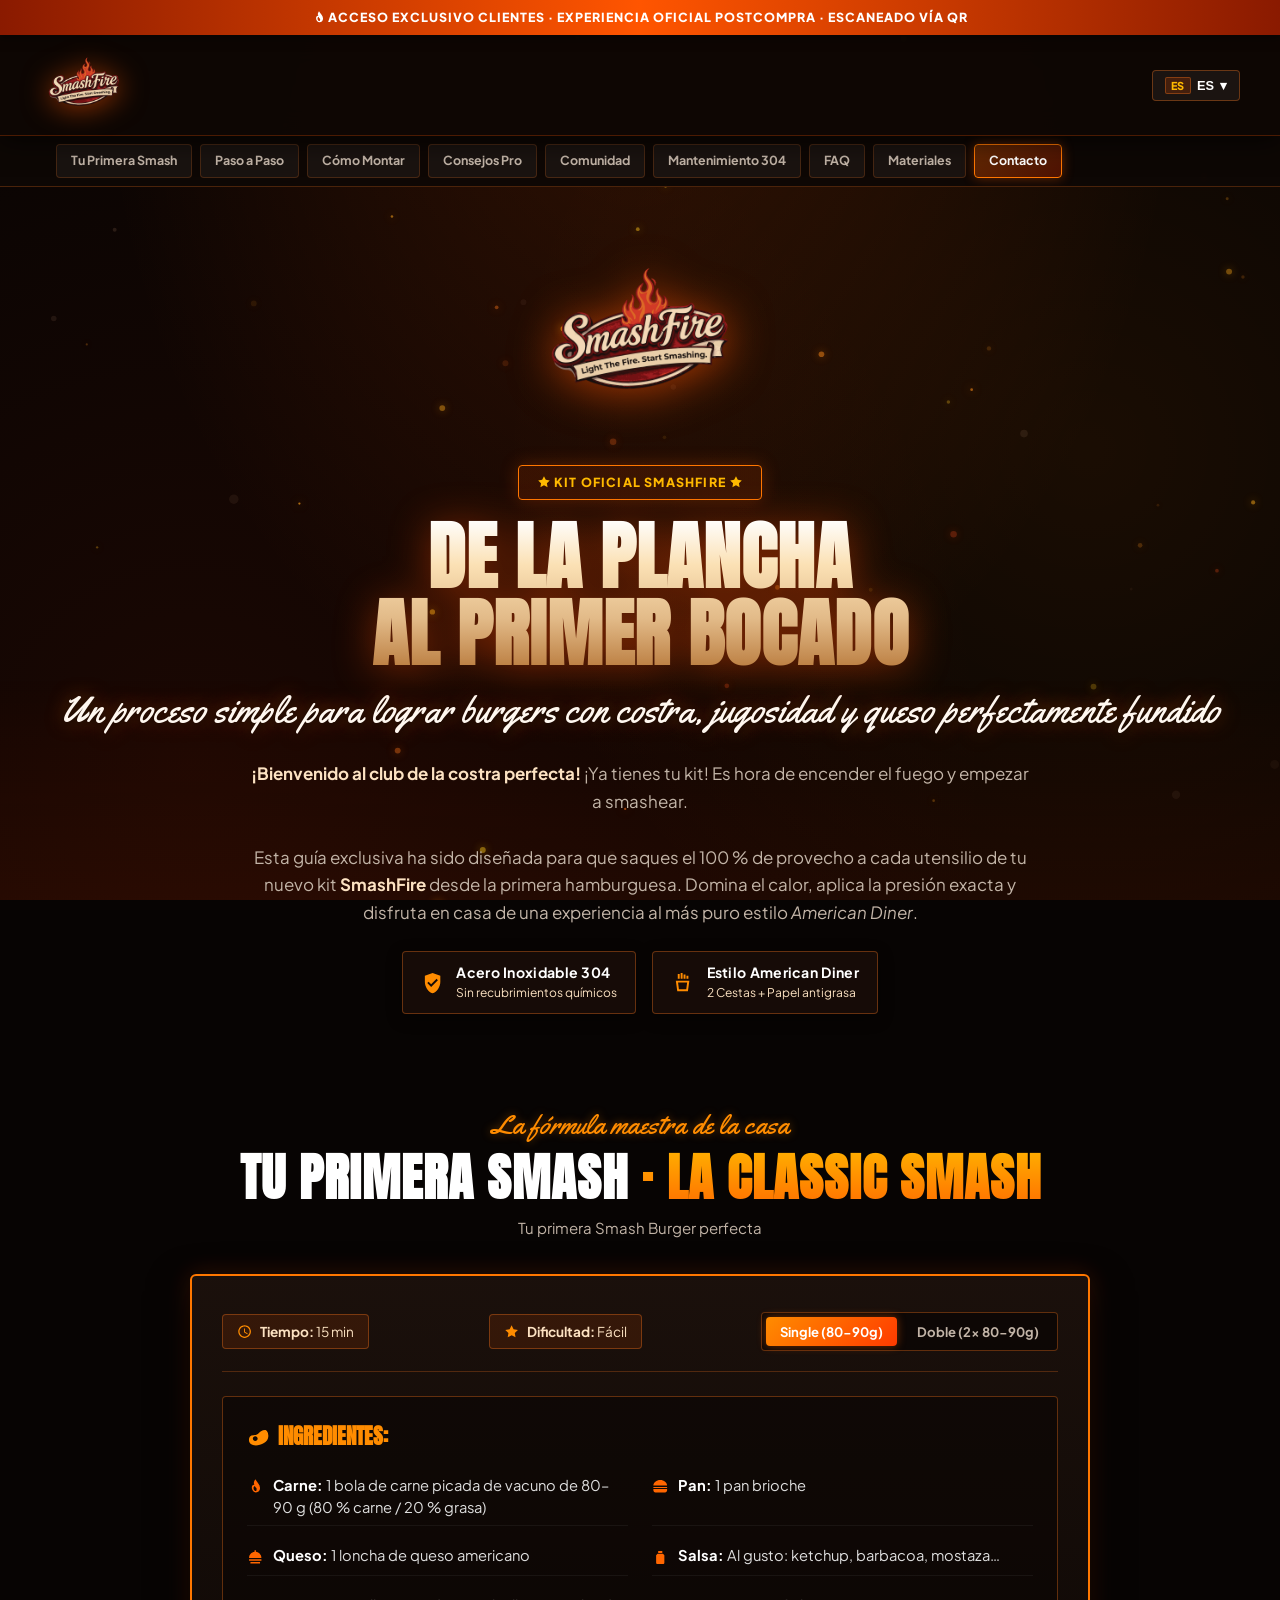
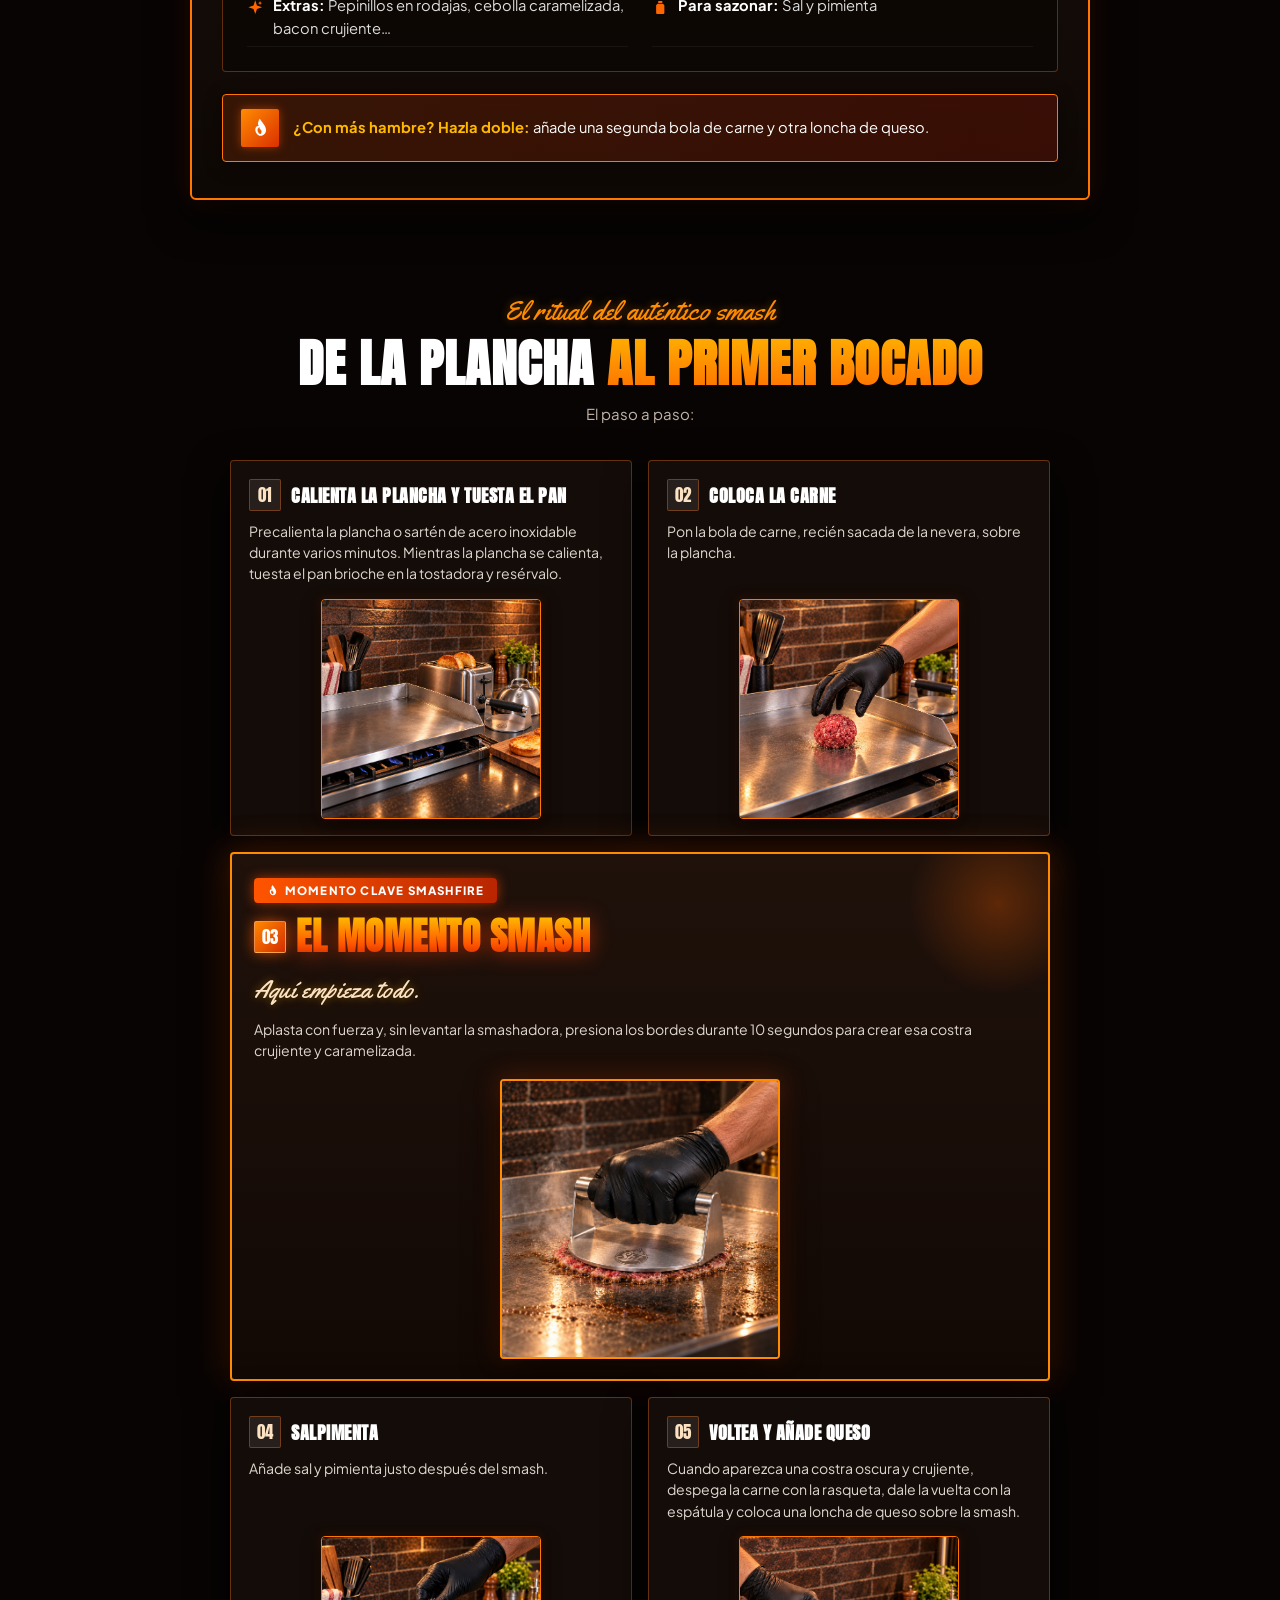
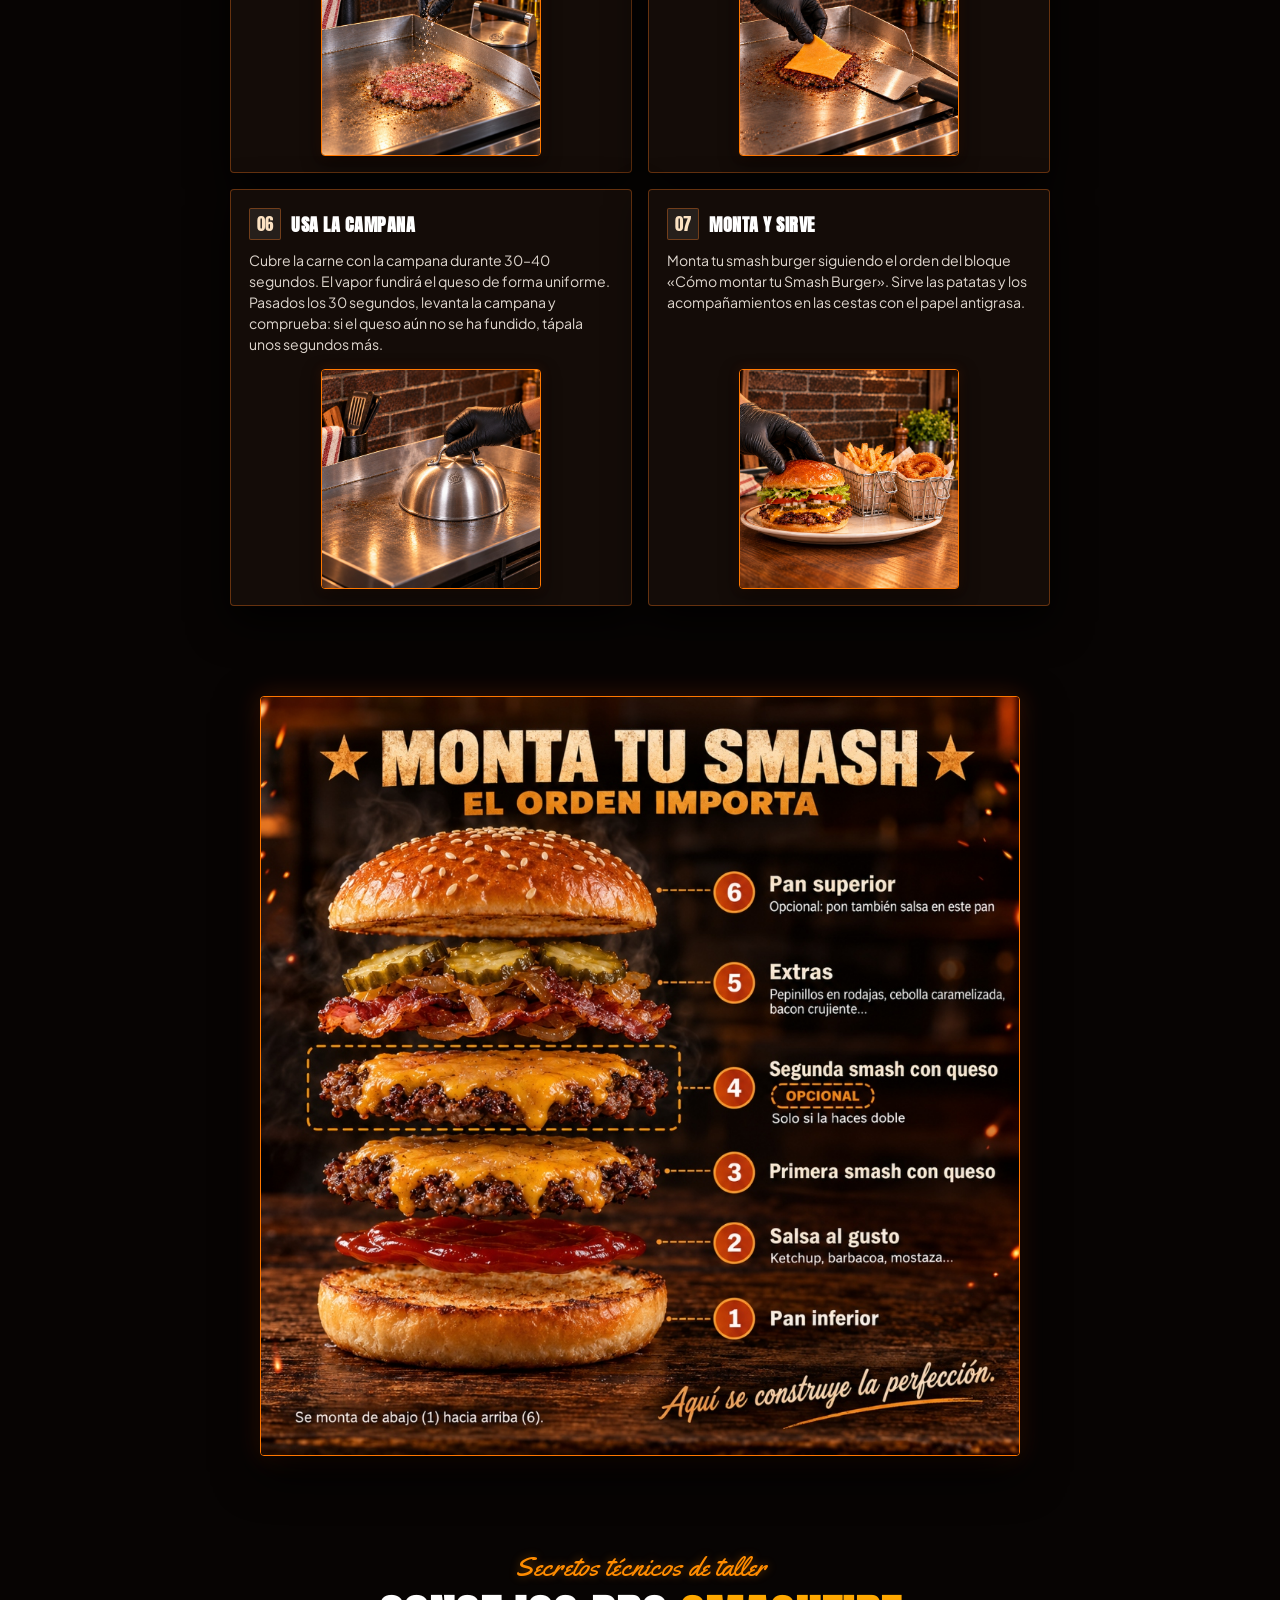
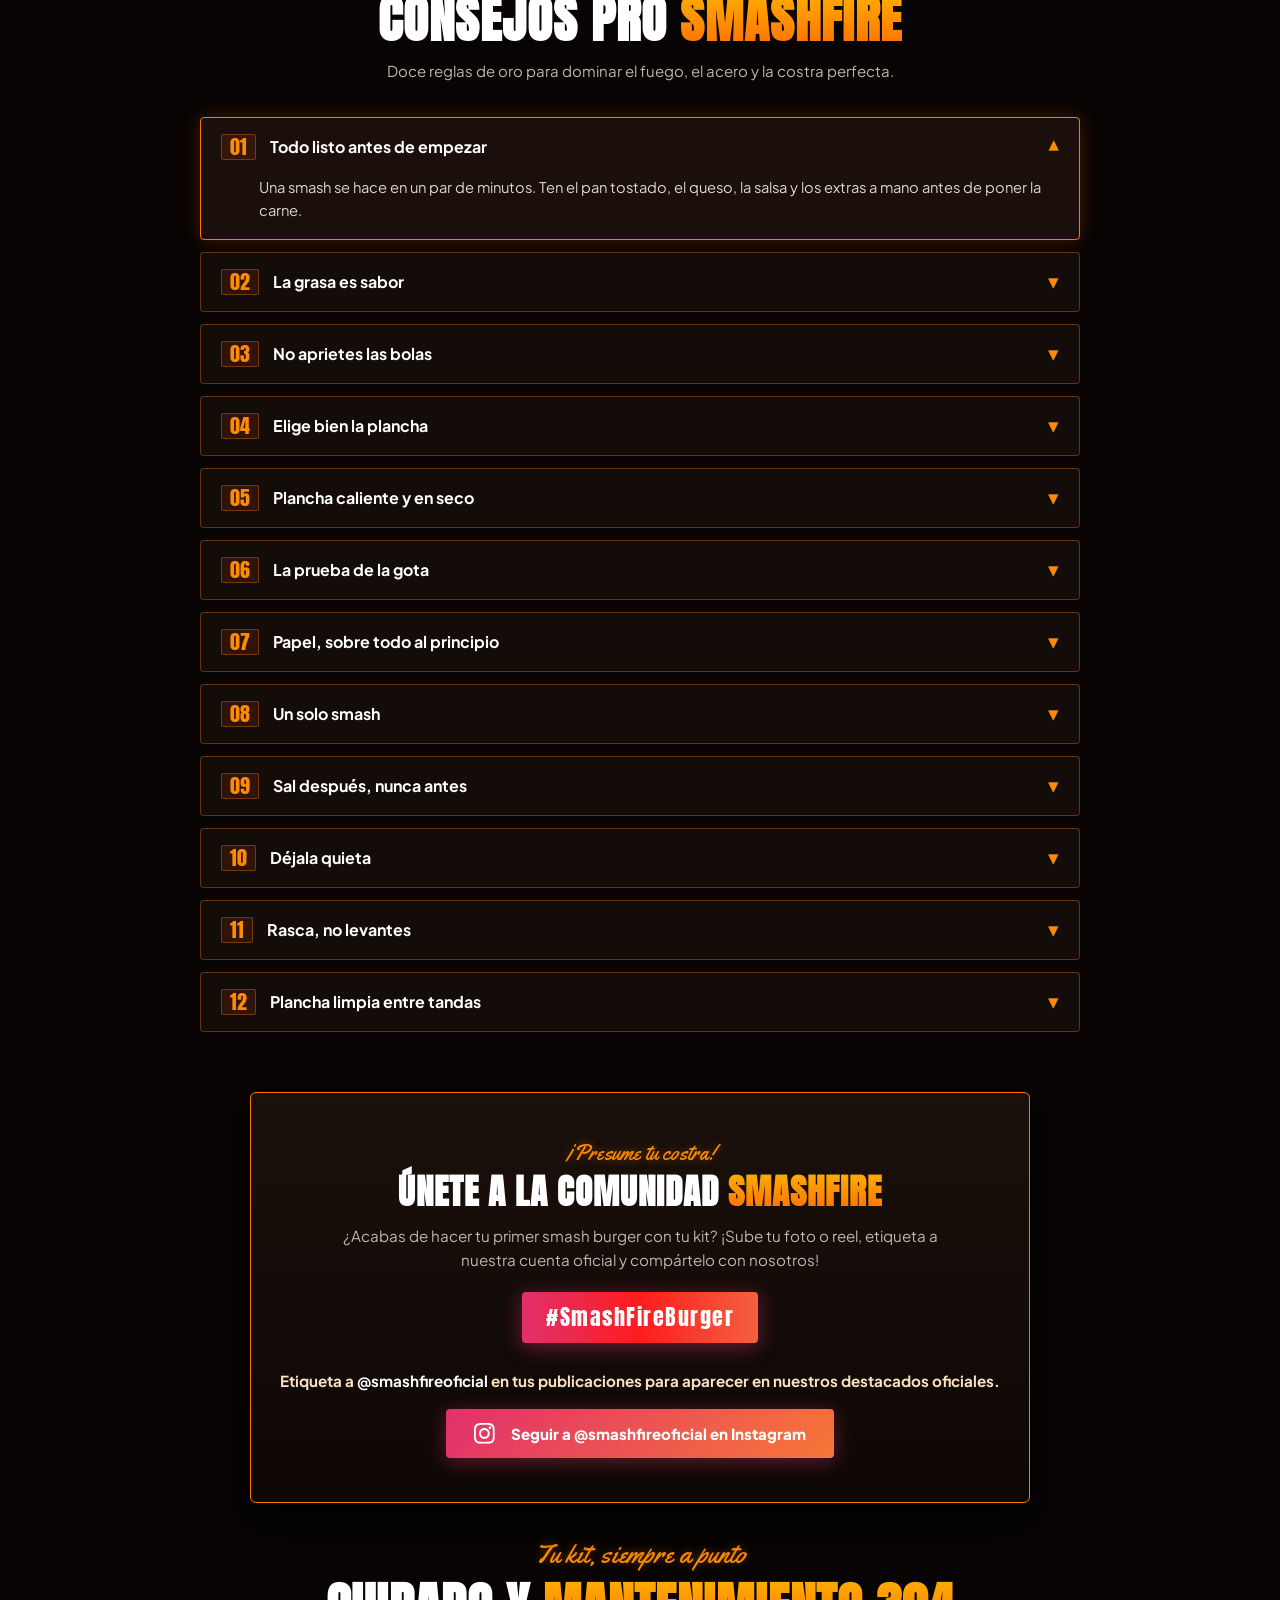
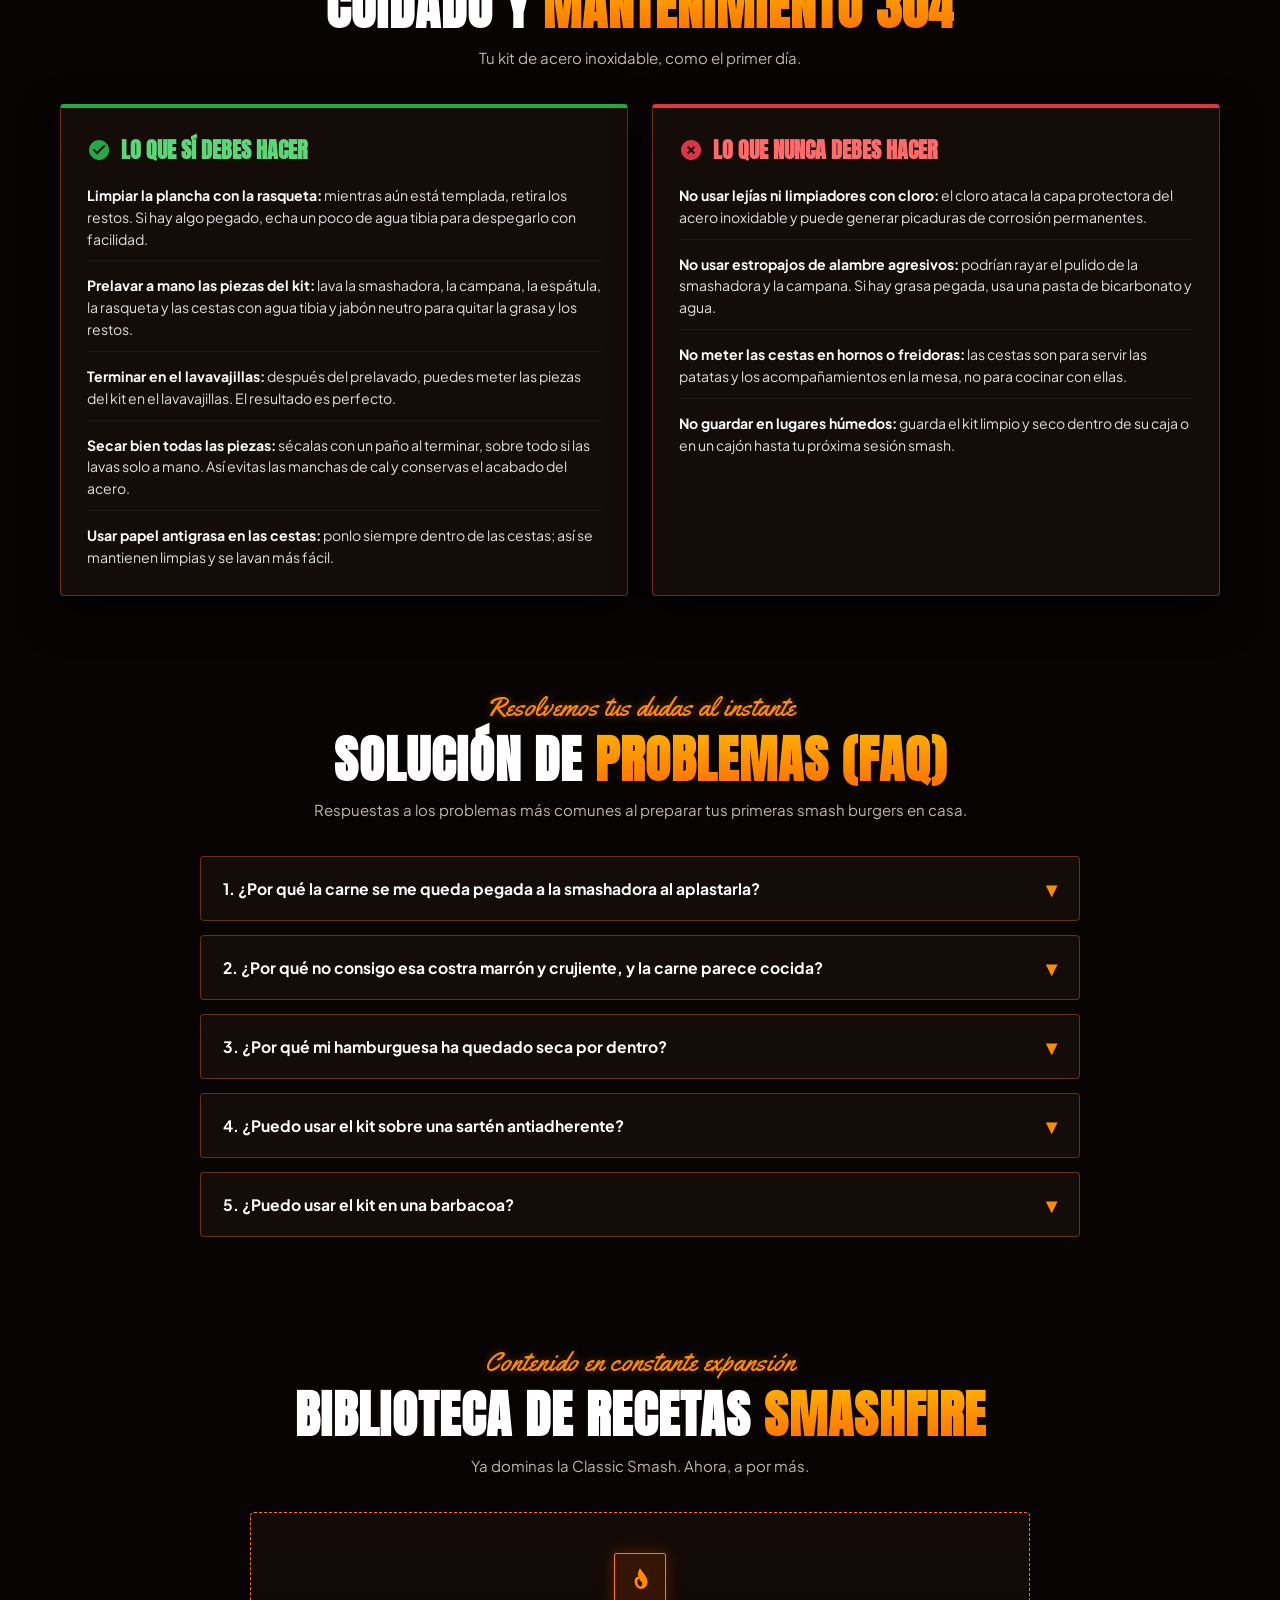
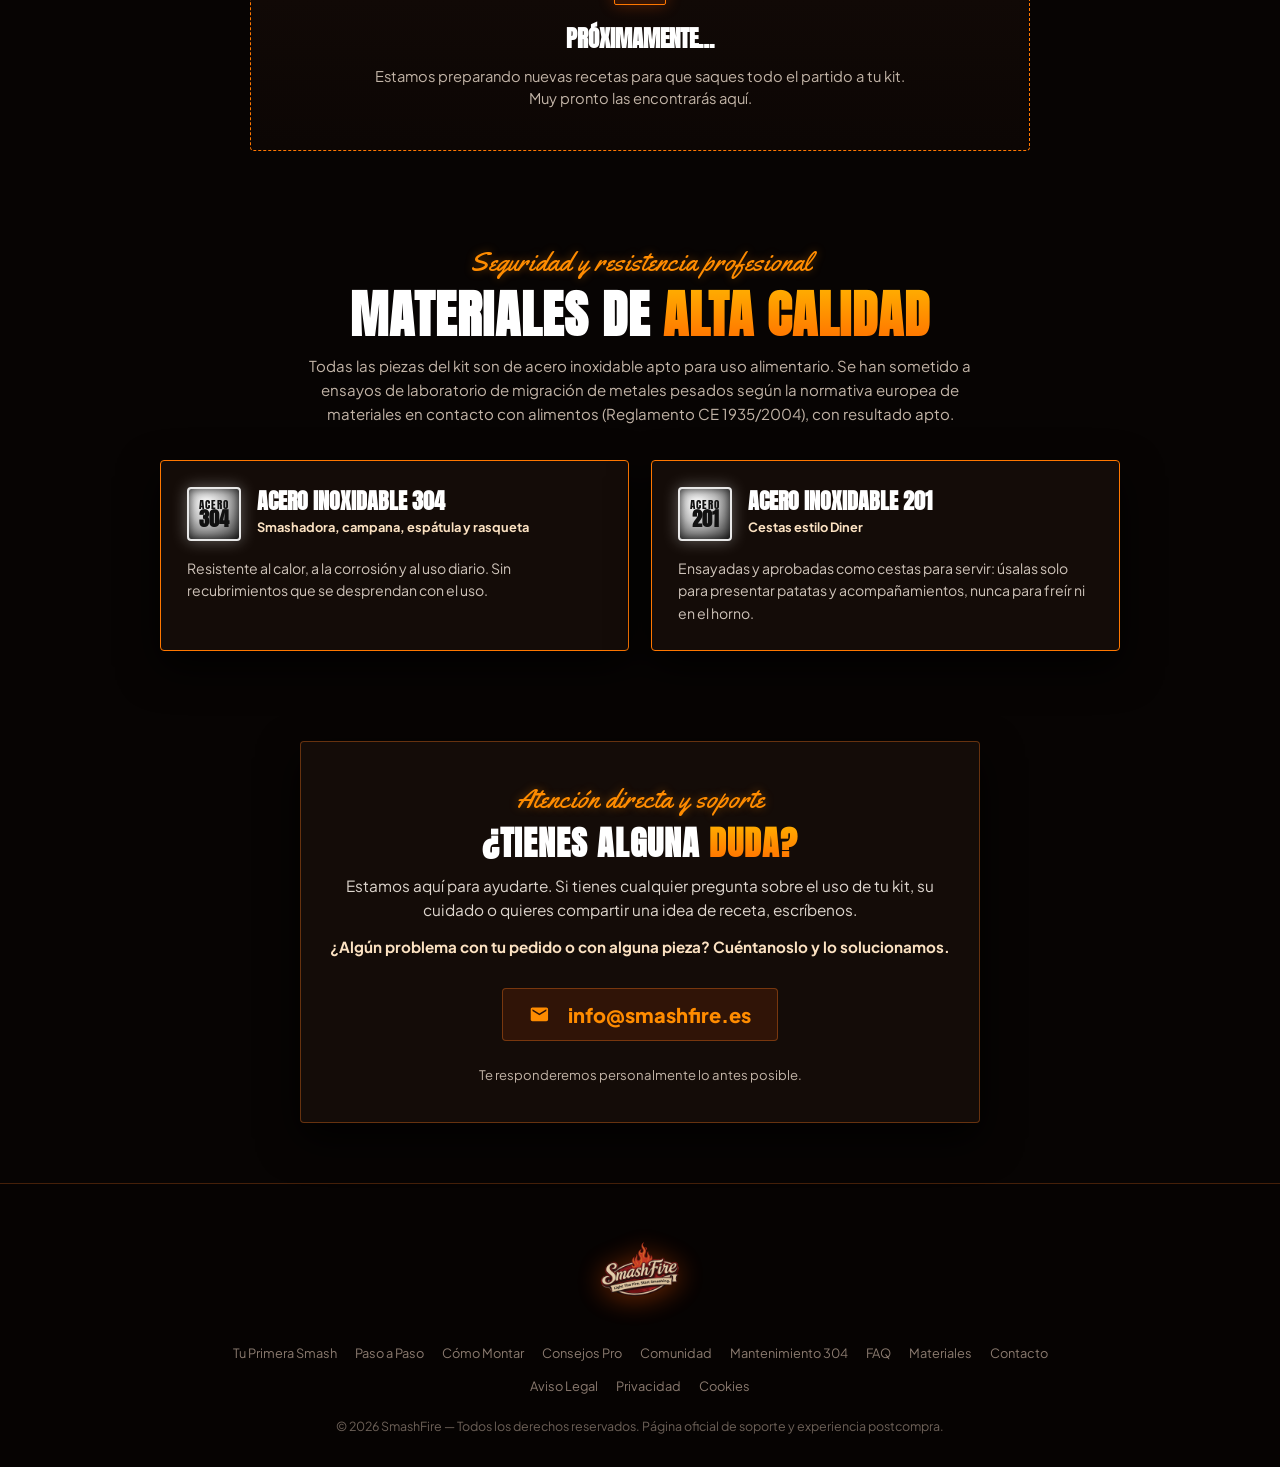
==== qr/index.html @ 01bb01ef "Add files via upload" ====
<!DOCTYPE html>
<html lang="es">
<head>
  <meta charset="UTF-8" />
  <meta name="viewport" content="width=device-width, initial-scale=1.0" />
  <!-- Requisito estricto del brief: noindex para no competir con el sitio principal ni con Amazon -->
  <meta name="robots" content="noindex, nofollow" />
  <link rel="canonical" href="https://smashfire.es/qr/" />
  <title>SmashFire — Guía Oficial y Experiencia Postcompra</title>

  <!-- Tipografías de Google Fonts: Anton (Impacto rústico), Bebas Neue, Yellowtail (Diner cursive), Plus Jakarta Sans -->
  <link rel="preconnect" href="https://fonts.googleapis.com">
  <link rel="preconnect" href="https://fonts.gstatic.com" crossorigin>
  <link href="https://fonts.googleapis.com/css2?family=Anton&family=Bebas+Neue&family=Plus+Jakarta+Sans:wght@300;400;500;600;700;800&family=Yellowtail&display=swap" rel="stylesheet">

  <link rel="icon" type="image/png" href="../images/logo.png">
  <link rel="stylesheet" href="../styles.css">
</head>
<body>

  <!-- ====================================================================
       SISTEMA DE ICONOS VECTORIALES DE MARCA (SMASHFIRE SVG SPRITE)
       ==================================================================== -->
  <svg xmlns="http://www.w3.org/2000/svg" style="display: none;">
    <defs>
      <!-- Fuego / Brasas -->
      <symbol id="sf-flame" viewBox="0 0 24 24">
        <path d="M12 2C10.5 4.5 10 6 10 7.5C10 8.5 10.5 9.5 11 10C8.5 9.5 7 11.5 7 14C7 17.5 9.5 21 13 21C16.5 21 19 18 19 14.5C19 10 14.5 6 12 2ZM13 19C11 19 9.5 17 9.5 14.5C9.5 13 10.5 11.8 11.8 11.5C11.5 12.5 12 13.5 12.8 14C13.5 14.5 14 15.2 14 16C14 17.5 13.5 19 13 19Z"/>
      </symbol>

      <!-- Escudo / Certificado Oficial 304 -->
      <symbol id="sf-shield" viewBox="0 0 24 24">
        <path d="M12 2L4 5V11C4 16.5 7.5 21.5 12 23C16.5 21.5 20 16.5 20 11V5L12 2ZM10.5 16.5L6.5 12.5L7.9 11.1L10.5 13.7L16.1 8.1L17.5 9.5L10.5 16.5Z"/>
      </symbol>

      <!-- Estrella / Premium -->
      <symbol id="sf-star" viewBox="0 0 24 24">
        <path d="M12 2L15.09 8.26L22 9.27L17 14.14L18.18 21.02L12 17.77L5.82 21.02L7 14.14L2 9.27L8.91 8.26L12 2Z"/>
      </symbol>

      <!-- Cesta Diner / Patatas Fritas -->
      <symbol id="sf-fries" viewBox="0 0 24 24">
        <path d="M5 10L6.5 21H17.5L19 10H5ZM7 8H9V3H7V8ZM10 8H12V2H10V8ZM13 8H15V3.5H13V8ZM16 8H18V5H16V8ZM8.2 19L7.3 12H16.7L15.8 19H8.2Z"/>
      </symbol>

      <!-- Queso Fundido / Campana Cloche -->
      <symbol id="sf-cheese" viewBox="0 0 24 24">
        <path d="M11 2V4.1C6.6 4.6 3 8.4 3 13H21C21 8.4 17.4 4.6 13 4.1V2H11ZM3 15H21V17H3V15ZM5 19H19V21H5V19Z"/>
      </symbol>

      <!-- Micro-vapor / Humo -->
      <symbol id="sf-steam" viewBox="0 0 24 24">
        <path d="M8 21C7.4 21 7 20.6 7 20C7 18.5 8 17.5 9 16.5C10 15.5 11 14.5 11 13C11 11.5 10 10.5 9 9.5C8 8.5 7 7.5 7 6C7 5.4 7.4 5 8 5C8.6 5 9 5.4 9 6C9 7.5 10 8.5 11 9.5C12 10.5 13 11.5 13 13C13 14.5 12 15.5 11 16.5C10 17.5 9 18.5 9 20C9 20.6 8.6 21 8 21ZM16 21C15.4 21 15 20.6 15 20C15 18.5 16 17.5 17 16.5C18 15.5 19 14.5 19 13C19 11.5 18 10.5 17 9.5C16 8.5 15 7.5 15 6C15 5.4 15.4 5 16 5C16.6 5 17 5.4 17 6C17 7.5 18 8.5 19 9.5C20 10.5 21 11.5 21 13C21 14.5 20 15.5 19 16.5C18 17.5 17 18.5 17 20C17 20.6 16.6 21 16 21ZM12 21C11.4 21 11 20.6 11 20C11 19 11.7 18.2 12.3 17.4C13.2 16.4 14 15.2 14 13.5C14 11.8 13.2 10.6 12.3 9.6C11.7 8.8 11 8 11 7C11 6.4 11.4 6 12 6C12.6 6 13 6.4 13 7C13 8 13.7 8.8 14.3 9.6C15.2 10.6 16 11.8 16 13.5C16 15.2 15.2 16.4 14.3 17.4C13.7 18.2 13 19 13 20C13 20.6 12.6 21 12 21Z"/>
      </symbol>

      <!-- Ángulo / Espátula biselada 45° -->
      <symbol id="sf-ruler" viewBox="0 0 24 24">
        <path d="M20 3L17 6L14 3L11 6L3 14V17H6L14 9L17 12L20 9L17 6L20 3ZM5 15.5L11.5 9L13 10.5L6.5 17H5V15.5Z"/>
      </symbol>

      <!-- Reloj / Tiempo -->
      <symbol id="sf-clock" viewBox="0 0 24 24">
        <path d="M12 2C6.5 2 2 6.5 2 12C2 17.5 6.5 22 12 22C17.5 22 22 17.5 22 12C22 6.5 17.5 2 12 2ZM12 20C7.6 20 4 16.4 4 12C4 7.6 7.6 4 12 4C16.4 4 20 7.6 20 12C20 16.4 16.4 20 12 20ZM12.5 7H11V13L16.2 16.1L17 14.8L12.5 12.2V7Z"/>
      </symbol>

      <!-- Blend de Carne / Burger patty -->
      <symbol id="sf-meat" viewBox="0 0 24 24">
        <path d="M18.5 4C15.5 4 14 5.5 12.5 7C11 8.5 9.5 9.5 6.5 9.5C3.5 9.5 2 11.5 2 14.5C2 18 5 20 9 20C14.5 20 22 16.5 22 10.5C22 6.5 20.5 4 18.5 4ZM8.5 15.5C7.1 15.5 6 14.4 6 13C6 11.6 7.1 10.5 8.5 10.5C9.9 10.5 11 11.6 11 13C11 14.4 9.9 15.5 8.5 15.5Z"/>
      </symbol>

      <!-- Pan Brioche -->
      <symbol id="sf-bun" viewBox="0 0 24 24">
        <path d="M12 3C6.5 3 2 7 2 11H22C22 7 17.5 3 12 3ZM2 18C2 19.7 3.3 21 5 21H19C20.7 21 22 19.7 22 18V16H2V18ZM2 13H22V14.5H2V13ZM7 7C7.6 7 8 6.6 8 6C8 5.4 7.6 5 7 5C6.4 5 6 5.4 6 6C6 6.6 6.4 7 7 7ZM12 6.5C12.6 6.5 13 6.1 13 5.5C13 4.9 12.6 4.5 12 4.5C11.4 4.5 11 4.9 11 5.5C11 6.1 11.4 6.5 12 6.5ZM17 7C17.6 7 18 6.6 18 6C18 5.4 17.6 5 17 5C16.4 5 16 5.4 16 6C16 6.6 16.4 7 17 7Z"/>
      </symbol>

      <!-- Sal / Sazón / Toppings -->
      <symbol id="sf-salt" viewBox="0 0 24 24">
        <path d="M9 3H15V6H9V3ZM6 9L8 7H16L18 9V20C18 21.1 17.1 22 16 22H8C6.9 22 6 21.1 6 20V9ZM10 12H14V14H10V12ZM10 16H14V18H10V16Z"/>
      </symbol>

      <!-- Plancha / Sartén (Cocina) -->
      <symbol id="sf-grill" viewBox="0 0 24 24">
        <path d="M19 12C19 8.1 15.9 5 12 5C8.1 5 5 8.1 5 12C5 15.9 8.1 19 12 19C14.3 19 16.4 17.9 17.6 16.2L21.4 20L22.8 18.6L18.9 14.7C19 13.8 19 12.9 19 12ZM12 17C9.2 17 7 14.8 7 12C7 9.2 9.2 7 12 7C14.8 7 17 9.2 17 12C17 14.8 14.8 17 12 17ZM10 9H14V10.5H10V9ZM9 12H15V13.5H9V12ZM10 15H14V16.5H10V15Z"/>
      </symbol>

      <!-- Prensa Smash (Smashea) -->
      <symbol id="sf-press" viewBox="0 0 24 24">
        <path d="M7 8V4C7 2.9 7.9 2 9 2H15C16.1 2 17 2.9 17 4V8H21C21.6 8 22 8.4 22 9V11C22 11.6 21.6 12 21 12H3C2.4 12 2 11.6 2 11V9C2 8.4 2.4 8 3 8H7ZM9 4V8H15V4H9ZM2 14H22V17C22 19.8 17.5 22 12 22C6.5 22 2 19.8 2 17V14Z"/>
      </symbol>

      <!-- Hamburguesa Smash (Comparte) -->
      <symbol id="sf-burger" viewBox="0 0 24 24">
        <path d="M12 2C6.5 2 2 6 2 9H22C22 6 17.5 2 12 2ZM2 11H22V13H2V11ZM3 15C3 14.4 3.4 14 4 14H20C20.6 14 21 14.4 21 15V16C21 16.6 20.6 17 20 17H4C3.4 17 3 16.6 3 16V15ZM2 19C2 20.7 3.3 22 5 22H19C20.7 22 22 20.7 22 19V18H2V19Z"/>
      </symbol>

      <!-- Destello / Crujiente (Disfruta) -->
      <symbol id="sf-sparkle" viewBox="0 0 24 24">
        <path d="M12 2L14.5 9.5L22 12L14.5 14.5L12 22L9.5 14.5L2 12L9.5 9.5L12 2ZM19 3L19.8 5.2L22 6L19.8 6.8L19 9L18.2 6.8L16 6L18.2 5.2L19 3Z"/>
      </symbol>

      <!-- Instagram Oficial -->
      <symbol id="sf-instagram" viewBox="0 0 24 24">
        <path d="M12 2.163c3.204 0 3.584.012 4.85.07 3.252.148 4.771 1.691 4.919 4.919.058 1.265.069 1.645.069 4.849 0 3.205-.012 3.584-.069 4.849-.149 3.225-1.664 4.771-4.919 4.919-1.266.058-1.644.07-4.85.07-3.204 0-3.584-.012-4.849-.07-3.26-.149-4.771-1.699-4.919-4.92-.058-1.265-.07-1.644-.07-4.849 0-3.204.013-3.583.07-4.849.149-3.227 1.664-4.771 4.919-4.919 1.266-.057 1.645-.069 4.849-.069zm0-2.163c-3.259 0-3.667.014-4.947.072-4.358.2-6.78 2.618-6.98 6.98-.059 1.281-.073 1.689-.073 4.948 0 3.259.014 3.668.072 4.948.2 4.358 2.618 6.78 6.98 6.98 1.281.058 1.689.072 4.948.072 3.259 0 3.668-.014 4.948-.072 4.354-.2 6.782-2.618 6.979-6.98.059-1.28.073-1.689.073-4.948 0-3.259-.014-3.667-.072-4.947-.196-4.354-2.617-6.78-6.979-6.98-1.281-.059-1.69-.073-4.949-.073zm0 5.838c-3.403 0-6.162 2.759-6.162 6.162s2.759 6.163 6.162 6.163 6.162-2.759 6.162-6.163c0-3.403-2.759-6.162-6.162-6.162zm0 10.162c-2.209 0-4-1.79-4-4 0-2.209 1.791-4 4-4s4 1.791 4 4c0 2.21-1.791 4-4 4zm6.406-11.845c-.796 0-1.441.645-1.441 1.44s.645 1.44 1.441 1.44c.795 0 1.439-.645 1.439-1.44s-.644-1.44-1.439-1.44z"/>
      </symbol>

      <!-- Checkmark / Visto bueno -->
      <symbol id="sf-check" viewBox="0 0 24 24">
        <path d="M12 2C6.5 2 2 6.5 2 12C2 17.5 6.5 22 12 22C17.5 22 22 17.5 22 12C22 6.5 17.5 2 12 2ZM10 16.4L5.6 12L7 10.6L10 13.6L17 6.6L18.4 8L10 16.4Z"/>
      </symbol>

      <!-- Cruz / Prohibido -->
      <symbol id="sf-cross" viewBox="0 0 24 24">
        <path d="M12 2C6.5 2 2 6.5 2 12C2 17.5 6.5 22 12 22C17.5 22 22 17.5 22 12C22 6.5 17.5 2 12 2ZM16 14.6L14.6 16L12 13.4L9.4 16L8 14.6L10.6 12L8 9.4L9.4 8L12 10.6L14.6 8L16 9.4L13.4 12L16 14.6Z"/>
      </symbol>

      <!-- Correo Electrónico -->
      <symbol id="sf-mail" viewBox="0 0 24 24">
        <path d="M20 4H4C2.9 4 2 4.9 2 6V18C2 19.1 2.9 20 4 20H20C21.1 20 22 19.1 22 18V6C22 4.9 21.1 4 20 4ZM20 8L12 13L4 8V6L12 11L20 6V8Z"/>
      </symbol>

      <!-- Candado de Seguridad -->
      <symbol id="sf-lock" viewBox="0 0 24 24">
        <path d="M18 8H17V6C17 3.2 14.8 1 12 1C9.2 1 7 3.2 7 6V8H6C4.9 8 4 8.9 4 10V20C4 21.1 4.9 22 6 22H18C19.1 22 20 21.1 20 20V10C20 8.9 19.1 8 18 8ZM9 6C9 4.3 10.3 3 12 3C13.7 3 15 4.3 15 6V8H9V6ZM12 17C10.9 17 10 16.1 10 15C10 13.9 10.9 13 12 13C13.1 13 14 13.9 14 15C14 16.1 13.1 17 12 17Z"/>
      </symbol>
    </defs>
  </svg>

  <!-- Fondo animado de Brasas, Cenizas y Chispas en Canvas -->
  <canvas id="embers-canvas"></canvas>
  <div class="heat-haze-ambient"></div>

  <!-- Barra Superior de Notificación Exclusiva Postcompra -->
  <div class="top-notice-bar">
    <span><svg class="sf-icon"><use href="#sf-flame"></use></svg> ACCESO EXCLUSIVO CLIENTES · EXPERIENCIA OFICIAL POSTCOMPRA · ESCANEADO VÍA QR</span>
  </div>

  <!-- Header Sticky con Logo Oficial y Selector de Idioma -->
  <header>
    <div class="container nav-wrapper">
      <a href="#" class="brand-logo" title="SmashFire - Light The Fire. Start Smashing.">
        <img src="../images/logo.png" alt="SmashFire - Light The Fire. Start Smashing." class="header-logo-img">
      </a>

      <div class="header-controls">
        <!-- Selector de Idioma (ES / PT / EN) -->
        <div class="lang-dropdown">
          <button class="lang-btn" id="lang-btn" onclick="toggleLangMenu()">
            <span class="lang-code-pill" id="current-lang-flag">ES</span>
            <span id="current-lang-text">ES</span>
            <span>▾</span>
          </button>
          <ul class="lang-menu" id="lang-menu">
            <li><button class="active" onclick="switchLanguage('es')"><span class="lang-code-pill">ES</span> Español</button></li>
            <li><button onclick="switchLanguage('pt')"><span class="lang-code-pill">PT</span> Português (Em breve)</button></li>
            <li><button onclick="switchLanguage('en')"><span class="lang-code-pill">EN</span> English (Coming soon)</button></li>
          </ul>
        </div>
      </div>
    </div>
  </header>

  <!-- Barra de Navegación Rápida Mobile-First Sticky (Chips de Cocina) -->
  <!-- Barra de Navegación Rápida Mobile-First Sticky (Chips de Cocina) -->
  <nav class="quick-nav-bar">
    <div class="quick-nav-list">
      <a href="#primera-smash" class="quick-nav-item active">Tu Primera Smash</a>
      <a href="#paso-a-paso" class="quick-nav-item">Paso a Paso</a>
      <a href="#montaje" class="quick-nav-item">Cómo Montar</a>
      <a href="#tips" class="quick-nav-item">Consejos Pro</a>
      <a href="#comunidad" class="quick-nav-item">Comunidad</a>
      <a href="#cuidados" class="quick-nav-item">Mantenimiento 304</a>
      <a href="#faq" class="quick-nav-item">FAQ</a>
      <a href="#materiales" class="quick-nav-item">Materiales</a>
      <a href="#contacto" class="quick-nav-item">Contacto</a>
    </div>
  </nav>

  <main class="container">

    <!-- ====================================================================
         HERO / BIENVENIDA POSTCOMPRA (MANTENIDO)
         ==================================================================== -->
    <section class="hero-section">
      <div class="hero-brand-emblem">
        <img src="../images/logo.png" alt="SmashFire Logo Oficial" class="hero-logo-img">
      </div>

      <div class="post-purchase-plaque">
        <span><svg class="sf-icon"><use href="#sf-star"></use></svg> KIT OFICIAL SMASHFIRE <svg class="sf-icon"><use href="#sf-star"></use></svg></span>
      </div>

      <h1 class="hero-title">DE LA PLANCHA<br>AL PRIMER BOCADO</h1>
      <p class="hero-subtitle">Un proceso simple para lograr burgers con costra, jugosidad y queso perfectamente fundido</p>

      <p class="hero-intro-text">
        <strong>¡Bienvenido al club de la costra perfecta!</strong> ¡Ya tienes tu kit! Es hora de encender el fuego y empezar a smashear.<br><br>
        Esta guía exclusiva ha sido diseñada para que saques el 100 % de provecho a cada utensilio de tu nuevo kit <strong>SmashFire</strong> desde la primera hamburguesa. Domina el calor, aplica la presión exacta y disfruta en casa de una experiencia al más puro estilo <em>American Diner</em>.
      </p>

      <!-- Pastillas de confianza técnica -->
      <div class="hero-trust-chips">
        <div class="hero-trust-chip">
          <span class="trust-chip-icon"><svg class="sf-icon"><use href="#sf-shield"></use></svg></span>
          <div class="trust-chip-body">
            <strong>Acero Inoxidable 304</strong>
            <span>Sin recubrimientos químicos</span>
          </div>
        </div>
        <div class="hero-trust-chip">
          <span class="trust-chip-icon"><svg class="sf-icon"><use href="#sf-fries"></use></svg></span>
          <div class="trust-chip-body">
            <strong>Estilo American Diner</strong>
            <span>2 Cestas + Papel antigrasa</span>
          </div>
        </div>
      </div>
    </section>

    <!-- ====================================================================
         BLOQUE 1: TU PRIMERA SMASH · LA CLASSIC SMASH
         ==================================================================== -->
    <section class="classic-smash-section" id="primera-smash">
      <div class="section-header">
        <span class="section-tag">La fórmula maestra de la casa</span>
        <h2 class="section-title">TU PRIMERA SMASH <span>· LA CLASSIC SMASH</span></h2>
        <p class="section-lead">Tu primera Smash Burger perfecta</p>
      </div>

      <div class="classic-smash-card">
        <div class="classic-meta-bar">
          <div class="classic-meta-chip">
            <svg class="sf-icon"><use href="#sf-clock"></use></svg>
            <span><strong>Tiempo:</strong> 15 min</span>
          </div>
          <div class="classic-meta-chip">
            <svg class="sf-icon"><use href="#sf-star"></use></svg>
            <span><strong>Dificultad:</strong> Fácil</span>
          </div>
          <div class="burger-mode-toggle">
            <button type="button" class="btn-mode active" onclick="setClassicBurgerMode('single', this)">Single (80-90g)</button>
            <button type="button" class="btn-mode" onclick="setClassicBurgerMode('double', this)">Doble (2x 80-90g)</button>
          </div>
        </div>

        <div class="classic-ingredients-box">
          <h3 class="classic-ingredients-title">
            <svg class="sf-icon"><use href="#sf-meat"></use></svg> Ingredientes:
          </h3>
          <ul class="classic-ingredients-list" id="classic-ingredients-list">
            <li>
              <span class="ing-bullet"><svg class="sf-icon"><use href="#sf-flame"></use></svg></span>
              <div><strong id="ing-meat-label">Carne:</strong> <span id="ing-meat-desc">1 bola de carne picada de vacuno de 80–90 g (80 % carne / 20 % grasa)</span></div>
            </li>
            <li>
              <span class="ing-bullet"><svg class="sf-icon"><use href="#sf-bun"></use></svg></span>
              <div><strong>Pan:</strong> 1 pan brioche</div>
            </li>
            <li>
              <span class="ing-bullet"><svg class="sf-icon"><use href="#sf-cheese"></use></svg></span>
              <div><strong id="ing-cheese-label">Queso:</strong> <span id="ing-cheese-desc">1 loncha de queso americano</span></div>
            </li>
            <li>
              <span class="ing-bullet"><svg class="sf-icon"><use href="#sf-salt"></use></svg></span>
              <div><strong>Salsa:</strong> Al gusto: ketchup, barbacoa, mostaza…</div>
            </li>
            <li>
              <span class="ing-bullet"><svg class="sf-icon"><use href="#sf-sparkle"></use></svg></span>
              <div><strong>Extras:</strong> Pepinillos en rodajas, cebolla caramelizada, bacon crujiente…</div>
            </li>
            <li>
              <span class="ing-bullet"><svg class="sf-icon"><use href="#sf-salt"></use></svg></span>
              <div><strong>Para sazonar:</strong> Sal y pimienta</div>
            </li>
          </ul>
        </div>

        <div class="classic-hunger-callout">
          <div class="hunger-icon-box">
            <svg class="sf-icon"><use href="#sf-flame"></use></svg>
          </div>
          <div class="hunger-text">
            <strong>¿Con más hambre? Hazla doble:</strong> añade una segunda bola de carne y otra loncha de queso.
          </div>
        </div>
      </div>
    </section>

    <!-- ====================================================================
         BLOQUE 2: DE LA PLANCHA AL PRIMER BOCADO (EL PASO A PASO EN 7 PASOS)
         ==================================================================== -->
    <section class="process-steps-section" id="paso-a-paso">
      <div class="section-header">
        <span class="section-tag">El ritual del auténtico smash</span>
        <h2 class="section-title">DE LA PLANCHA <span>AL PRIMER BOCADO</span></h2>
        <p class="section-lead">El paso a paso:</p>
      </div>

      <div class="steps-flow-grid">
        <!-- Paso 1 -->
        <div class="step-card">
          <div class="step-card-header">
            <span class="step-badge">01</span>
            <h3 class="step-card-title">Calienta la plancha y tuesta el pan</h3>
          </div>
          <p class="step-card-text">
            Precalienta la plancha o sartén de acero inoxidable durante varios minutos. Mientras la plancha se calienta, tuesta el pan brioche en la tostadora y resérvalo.
          </p>
          <div class="step-photo-box">
            <img src="../images/paso-1.jpg" alt="Paso 01: Precalentado de la plancha y tostado del pan brioche" class="step-card-img" loading="lazy">
          </div>
        </div>

        <!-- Paso 2 -->
        <div class="step-card">
          <div class="step-card-header">
            <span class="step-badge">02</span>
            <h3 class="step-card-title">Coloca la carne</h3>
          </div>
          <p class="step-card-text">
            Pon la bola de carne, recién sacada de la nevera, sobre la plancha.
          </p>
          <div class="step-photo-box">
            <img src="../images/paso-2.jpg" alt="Paso 02: Bola de carne cruda sobre la plancha caliente" class="step-card-img" loading="lazy">
          </div>
        </div>

        <!-- Paso 3: EL MOMENTO SMASH (DESTACADO SEGÚN NOTA DEL CLIENTE) -->
        <div class="step-card step-card-featured" id="momento-smash-card">
          <div class="featured-glow-fx"></div>
          <div class="featured-badge-pill">
            <svg class="sf-icon"><use href="#sf-flame"></use></svg> MOMENTO CLAVE SMASHFIRE
          </div>
          <div class="step-card-header">
            <span class="step-badge step-badge-fire">03</span>
            <h3 class="step-card-title step-title-highlight">El Momento Smash</h3>
          </div>
          <div class="featured-quote">Aquí empieza todo.</div>
          <p class="step-card-text">
            Aplasta con fuerza y, sin levantar la smashadora, presiona los bordes durante 10 segundos para crear esa costra crujiente y caramelizada.
          </p>
          <div class="featured-photo-box">
            <img src="../images/paso-3.jpg" alt="El Momento Smash: Prensa de acero inoxidable aplicando presión sobre la smash burger" class="featured-step-img">
          </div>
        </div>

        <!-- Paso 4 -->
        <div class="step-card">
          <div class="step-card-header">
            <span class="step-badge">04</span>
            <h3 class="step-card-title">Salpimenta</h3>
          </div>
          <p class="step-card-text">
            Añade sal y pimienta justo después del smash.
          </p>
          <div class="step-photo-box">
            <img src="../images/paso-4.jpg" alt="Paso 04: Sazonando la smash burger en la plancha con sal y pimienta" class="step-card-img" loading="lazy">
          </div>
        </div>

        <!-- Paso 5 -->
        <div class="step-card">
          <div class="step-card-header">
            <span class="step-badge">05</span>
            <h3 class="step-card-title">Voltea y añade queso</h3>
          </div>
          <p class="step-card-text">
            Cuando aparezca una costra oscura y crujiente, despega la carne con la rasqueta, dale la vuelta con la espátula y coloca una loncha de queso sobre la smash.
          </p>
          <div class="step-photo-box">
            <img src="../images/paso-5.jpg" alt="Paso 05: Queso cheddar fundiéndose sobre la hamburguesa con costra en la plancha" class="step-card-img" loading="lazy">
          </div>
        </div>

        <!-- Paso 6 -->
        <div class="step-card">
          <div class="step-card-header">
            <span class="step-badge">06</span>
            <h3 class="step-card-title">Usa la campana</h3>
          </div>
          <p class="step-card-text">
            Cubre la carne con la campana durante 30–40 segundos. El vapor fundirá el queso de forma uniforme. Pasados los 30 segundos, levanta la campana y comprueba: si el queso aún no se ha fundido, tápala unos segundos más.
          </p>
          <div class="step-photo-box">
            <img src="../images/paso-6.jpg" alt="Paso 06: Campana cloche de acero sobre la plancha concentrando vapor" class="step-card-img" loading="lazy">
          </div>
        </div>

        <!-- Paso 7 -->
        <div class="step-card">
          <div class="step-card-header">
            <span class="step-badge">07</span>
            <h3 class="step-card-title">Monta y sirve</h3>
          </div>
          <p class="step-card-text">
            Monta tu smash burger siguiendo el orden del bloque «Cómo montar tu Smash Burger». Sirve las patatas y los acompañamientos en las cestas con el papel antigrasa.
          </p>
          <div class="step-photo-box">
            <img src="../images/paso-7.jpg" alt="Paso 07: Hamburguesa smash terminada servida en cesta con patatas y aros" class="step-card-img" loading="lazy">
          </div>
        </div>
      </div>
    </section>

    <!-- ====================================================================
         BLOQUE 3: CÓMO MONTAR TU SMASH BURGER
         ==================================================================== -->
    <section class="burger-assembly-section" id="montaje">
      <div class="assembly-graphic-frame">
        <img src="../images/monta-tu-smash.jpg" alt="Monta tu Smash - El Orden Importa: Guía oficial de montaje de capas de abajo (1) hacia arriba (6)" class="assembly-graphic-img">
      </div>
    </section>

    <!-- ====================================================================
         BLOQUE 4: CONSEJOS PRO SMASHFIRE (12 CONSEJOS EN ACORDEÓN)
         ==================================================================== -->
    <section class="pro-tips-section" id="tips">
      <div class="section-header">
        <span class="section-tag">Secretos técnicos de taller</span>
        <h2 class="section-title">CONSEJOS PRO <span>SMASHFIRE</span></h2>
        <p class="section-lead">Doce reglas de oro para dominar el fuego, el acero y la costra perfecta.</p>
      </div>

      <div class="tips-accordion-container">
        <!-- Tip 1 -->
        <div class="tip-accordion-item active">
          <button type="button" class="tip-accordion-btn" onclick="toggleTip(this)">
            <span class="tip-btn-left">
              <span class="tip-num">01</span>
              <span class="tip-title">Todo listo antes de empezar</span>
            </span>
            <span class="tip-chevron">▾</span>
          </button>
          <div class="tip-accordion-answer" style="max-height: 200px;">
            <p>Una smash se hace en un par de minutos. Ten el pan tostado, el queso, la salsa y los extras a mano antes de poner la carne.</p>
          </div>
        </div>

        <!-- Tip 2 -->
        <div class="tip-accordion-item">
          <button type="button" class="tip-accordion-btn" onclick="toggleTip(this)">
            <span class="tip-btn-left">
              <span class="tip-num">02</span>
              <span class="tip-title">La grasa es sabor</span>
            </span>
            <span class="tip-chevron">▾</span>
          </button>
          <div class="tip-accordion-answer">
            <p>Usa carne con un 20 % de grasa. La carne magra queda seca y no forma la misma costra: la grasa es la que se carameliza contra la plancha.</p>
          </div>
        </div>

        <!-- Tip 3 -->
        <div class="tip-accordion-item">
          <button type="button" class="tip-accordion-btn" onclick="toggleTip(this)">
            <span class="tip-btn-left">
              <span class="tip-num">03</span>
              <span class="tip-title">No aprietes las bolas</span>
            </span>
            <span class="tip-chevron">▾</span>
          </button>
          <div class="tip-accordion-answer">
            <p>Forma las bolas sin amasar ni compactar la carne. Cuanto más suelta, más jugosa quedará.</p>
          </div>
        </div>

        <!-- Tip 4 -->
        <div class="tip-accordion-item">
          <button type="button" class="tip-accordion-btn" onclick="toggleTip(this)">
            <span class="tip-btn-left">
              <span class="tip-num">04</span>
              <span class="tip-title">Elige bien la plancha</span>
            </span>
            <span class="tip-chevron">▾</span>
          </button>
          <div class="tip-accordion-answer">
            <p>Usa una plancha o sartén de acero inoxidable, nunca antiadherente. El antiadherente impide que la carne se agarre y forme la costra, no está pensado para temperaturas tan altas y la rasqueta y la espátula lo rayarían.</p>
          </div>
        </div>

        <!-- Tip 5 -->
        <div class="tip-accordion-item">
          <button type="button" class="tip-accordion-btn" onclick="toggleTip(this)">
            <span class="tip-btn-left">
              <span class="tip-num">05</span>
              <span class="tip-title">Plancha caliente y en seco</span>
            </span>
            <span class="tip-chevron">▾</span>
          </button>
          <div class="tip-accordion-answer">
            <p>Saca la carne de la nevera justo antes de cocinarla y ponla sobre la plancha muy caliente y sin aceite: la carne necesita contacto directo con el acero para crear la costra, y su propia grasa hace el resto.</p>
          </div>
        </div>

        <!-- Tip 6 -->
        <div class="tip-accordion-item">
          <button type="button" class="tip-accordion-btn" onclick="toggleTip(this)">
            <span class="tip-btn-left">
              <span class="tip-num">06</span>
              <span class="tip-title">La prueba de la gota</span>
            </span>
            <span class="tip-chevron">▾</span>
          </button>
          <div class="tip-accordion-answer">
            <p>Para saber si la plancha está lista, echa unas gotas de agua sobre la superficie seca. Si chisporrotean y se evaporan al momento, aún le falta calor. Si forman bolitas que se deslizan por la plancha sin evaporarse, está lista. Antes de poner la carne, asegúrate de que no queda agua.</p>
          </div>
        </div>

        <!-- Tip 7 -->
        <div class="tip-accordion-item">
          <button type="button" class="tip-accordion-btn" onclick="toggleTip(this)">
            <span class="tip-btn-left">
              <span class="tip-num">07</span>
              <span class="tip-title">Papel, sobre todo al principio</span>
            </span>
            <span class="tip-chevron">▾</span>
          </button>
          <div class="tip-accordion-answer">
            <p>Usa el papel antigrasa en el primer aplastado: la smashadora aún está fría y la carne tiende a pegarse. Cuando la smashadora coge temperatura, la carne ya no se pega y el papel deja de ser imprescindible.</p>
          </div>
        </div>

        <!-- Tip 8 -->
        <div class="tip-accordion-item">
          <button type="button" class="tip-accordion-btn" onclick="toggleTip(this)">
            <span class="tip-btn-left">
              <span class="tip-num">08</span>
              <span class="tip-title">Un solo smash</span>
            </span>
            <span class="tip-chevron">▾</span>
          </button>
          <div class="tip-accordion-answer">
            <p>Aplasta una sola vez y no levantes la smashadora hasta terminar de presionar los bordes durante 10 segundos. Si vuelves a aplastar después de dar la vuelta a la carne, pierde sus jugos.</p>
          </div>
        </div>

        <!-- Tip 9 -->
        <div class="tip-accordion-item">
          <button type="button" class="tip-accordion-btn" onclick="toggleTip(this)">
            <span class="tip-btn-left">
              <span class="tip-num">09</span>
              <span class="tip-title">Sal después, nunca antes</span>
            </span>
            <span class="tip-chevron">▾</span>
          </button>
          <div class="tip-accordion-answer">
            <p>Si salas la carne antes, la sal le quita jugo y la compacta, y la costra no se forma igual. Sálala justo después del smash, por la cara de arriba.</p>
          </div>
        </div>

        <!-- Tip 10 -->
        <div class="tip-accordion-item">
          <button type="button" class="tip-accordion-btn" onclick="toggleTip(this)">
            <span class="tip-btn-left">
              <span class="tip-num">10</span>
              <span class="tip-title">Déjala quieta</span>
            </span>
            <span class="tip-chevron">▾</span>
          </button>
          <div class="tip-accordion-answer">
            <p>No muevas la carne hasta darle la vuelta. Cuando veas los bordes dorados y crujientes, es el momento.</p>
          </div>
        </div>

        <!-- Tip 11 -->
        <div class="tip-accordion-item">
          <button type="button" class="tip-accordion-btn" onclick="toggleTip(this)">
            <span class="tip-btn-left">
              <span class="tip-num">11</span>
              <span class="tip-title">Rasca, no levantes</span>
            </span>
            <span class="tip-chevron">▾</span>
          </button>
          <div class="tip-accordion-answer">
            <p>Despega la carne con la rasqueta, raspando pegado a la plancha, y dale la vuelta con la espátula. Así te llevas toda la costra con la carne.</p>
          </div>
        </div>

        <!-- Tip 12 -->
        <div class="tip-accordion-item">
          <button type="button" class="tip-accordion-btn" onclick="toggleTip(this)">
            <span class="tip-btn-left">
              <span class="tip-num">12</span>
              <span class="tip-title">Plancha limpia entre tandas</span>
            </span>
            <span class="tip-chevron">▾</span>
          </button>
          <div class="tip-accordion-answer">
            <p>Antes de la siguiente smash, retira los restos con la rasqueta. Los trozos quemados amargan y dificultan la costra.</p>
          </div>
        </div>
      </div>
    </section>

    <!-- ====================================================================
         BLOQUE 5: COMUNIDAD SMASHFIRE (SOLO INSTAGRAM)
         ==================================================================== -->
    <section class="community-section" id="comunidad">
      <div class="community-box-centered">
        <span class="section-tag" style="font-size: 1.3rem;">¡Presume tu costra!</span>
        <h2 class="section-title" style="font-size: 2.2rem; margin-bottom: 12px;">
          ÚNETE A LA COMUNIDAD <span>SMASHFIRE</span>
        </h2>
        <p class="section-lead" style="max-width: 600px; margin: 0 auto 20px; font-size: 0.95rem;">
          ¿Acabas de hacer tu primer smash burger con tu kit? ¡Sube tu foto o reel, etiqueta a nuestra cuenta oficial y compártelo con nosotros!
        </p>

        <div class="insta-hashtag-badge">
          #SmashFireBurger
        </div>
        <p style="color: var(--gold-light); font-size: 0.95rem; font-weight: 700; margin-top: 12px;">
          Etiqueta a <strong style="color: #fff;">@smashfireoficial</strong> en tus publicaciones para aparecer en nuestros destacados oficiales.
        </p>

        <div style="margin-top: 16px;">
          <a href="https://instagram.com/smashfireoficial" target="_blank" rel="noopener noreferrer" class="insta-cta-btn">
            <svg class="sf-icon"><use href="#sf-instagram"></use></svg> Seguir a @smashfireoficial en Instagram
          </a>
        </div>
      </div>
    </section>

    <!-- ====================================================================
         BLOQUE 6: CUIDADO Y MANTENIMIENTO 304
         ==================================================================== -->
    <section class="care-section" id="cuidados">
      <div class="section-header">
        <span class="section-tag">Tu kit, siempre a punto</span>
        <h2 class="section-title">CUIDADO Y <span>MANTENIMIENTO 304</span></h2>
        <p class="section-lead">Tu kit de acero inoxidable, como el primer día.</p>
      </div>

      <div class="care-grid">
        <!-- Lo que Sí debes hacer -->
        <div class="care-card good">
          <h3 class="care-card-title"><svg class="sf-icon text-green"><use href="#sf-check"></use></svg> LO QUE SÍ DEBES HACER</h3>
          
          <div class="care-item">
            <strong>Limpiar la plancha con la rasqueta:</strong>
            mientras aún está templada, retira los restos. Si hay algo pegado, echa un poco de agua tibia para despegarlo con facilidad.
          </div>

          <div class="care-item">
            <strong>Prelavar a mano las piezas del kit:</strong>
            lava la smashadora, la campana, la espátula, la rasqueta y las cestas con agua tibia y jabón neutro para quitar la grasa y los restos.
          </div>

          <div class="care-item">
            <strong>Terminar en el lavavajillas:</strong>
            después del prelavado, puedes meter las piezas del kit en el lavavajillas. El resultado es perfecto.
          </div>

          <div class="care-item">
            <strong>Secar bien todas las piezas:</strong>
            sécalas con un paño al terminar, sobre todo si las lavas solo a mano. Así evitas las manchas de cal y conservas el acabado del acero.
          </div>

          <div class="care-item">
            <strong>Usar papel antigrasa en las cestas:</strong>
            ponlo siempre dentro de las cestas; así se mantienen limpias y se lavan más fácil.
          </div>
        </div>

        <!-- Lo que NO debes hacer -->
        <div class="care-card bad">
          <h3 class="care-card-title"><svg class="sf-icon text-red"><use href="#sf-cross"></use></svg> LO QUE NUNCA DEBES HACER</h3>
          
          <div class="care-item">
            <strong>No usar lejías ni limpiadores con cloro:</strong>
            el cloro ataca la capa protectora del acero inoxidable y puede generar picaduras de corrosión permanentes.
          </div>

          <div class="care-item">
            <strong>No usar estropajos de alambre agresivos:</strong>
            podrían rayar el pulido de la smashadora y la campana. Si hay grasa pegada, usa una pasta de bicarbonato y agua.
          </div>

          <div class="care-item">
            <strong>No meter las cestas en hornos o freidoras:</strong>
            las cestas son para servir las patatas y los acompañamientos en la mesa, no para cocinar con ellas.
          </div>

          <div class="care-item">
            <strong>No guardar en lugares húmedos:</strong>
            guarda el kit limpio y seco dentro de su caja o en un cajón hasta tu próxima sesión smash.
          </div>
        </div>
      </div>
    </section>

    <!-- ====================================================================
         BLOQUE 7: SOLUCIÓN DE PROBLEMAS (FAQ)
         ==================================================================== -->
    <section class="faq-section" id="faq">
      <div class="section-header">
        <span class="section-tag">Resolvemos tus dudas al instante</span>
        <h2 class="section-title">SOLUCIÓN DE <span>PROBLEMAS (FAQ)</span></h2>
        <p class="section-lead">Respuestas a los problemas más comunes al preparar tus primeras smash burgers en casa.</p>
      </div>

      <div class="faq-accordion">
        <div class="faq-item">
          <button type="button" class="faq-question" onclick="toggleFaq(this)">
            <span>1. ¿Por qué la carne se me queda pegada a la smashadora al aplastarla?</span>
            <span class="faq-chevron">▾</span>
          </button>
          <div class="faq-answer">
            <p>
              Suele pasar en el primer aplastado, cuando la smashadora aún está fría. Coloca el papel antigrasa del kit entre la bola de carne y la smashadora. Cuando la smashadora coge temperatura, la carne deja de pegarse y el papel ya no es imprescindible.
            </p>
          </div>
        </div>

        <div class="faq-item">
          <button type="button" class="faq-question" onclick="toggleFaq(this)">
            <span>2. ¿Por qué no consigo esa costra marrón y crujiente, y la carne parece cocida?</span>
            <span class="faq-chevron">▾</span>
          </button>
          <div class="faq-answer">
            <p>
              Casi siempre es porque la plancha no estaba lo bastante caliente o tenía aceite. Calienta bien la plancha, sin aceite, y deja que la carne toque directamente el acero. Para saber si está lista, haz la prueba de la gota (Consejo Pro nº 6).
            </p>
          </div>
        </div>

        <div class="faq-item">
          <button type="button" class="faq-question" onclick="toggleFaq(this)">
            <span>3. ¿Por qué mi hamburguesa ha quedado seca por dentro?</span>
            <span class="faq-chevron">▾</span>
          </button>
          <div class="faq-answer">
            <p>
              Usa carne con un 20 % de grasa, como aguja o picaña. Aplasta solo durante los primeros 10 segundos y no vuelvas a aplastar después de darle la vuelta.
            </p>
          </div>
        </div>

        <div class="faq-item">
          <button type="button" class="faq-question" onclick="toggleFaq(this)">
            <span>4. ¿Puedo usar el kit sobre una sartén antiadherente?</span>
            <span class="faq-chevron">▾</span>
          </button>
          <div class="faq-answer">
            <p>
              No es recomendable. El antiadherente no está pensado para temperaturas tan altas ni para la presión de la smashadora, y la rasqueta y la espátula lo rayarían. Usa una plancha o sartén de acero inoxidable.
            </p>
          </div>
        </div>

        <div class="faq-item">
          <button type="button" class="faq-question" onclick="toggleFaq(this)">
            <span>5. ¿Puedo usar el kit en una barbacoa?</span>
            <span class="faq-chevron">▾</span>
          </button>
          <div class="faq-answer">
            <p>
              Solo si tiene una plancha lisa de acero inoxidable. Sobre una parrilla, la carne se cuela entre las rejillas y no se forma la costra.
            </p>
          </div>
        </div>
      </div>
    </section>

    <!-- ====================================================================
         BLOQUE 8: BIBLIOTECA DE RECETAS SMASHFIRE
         ==================================================================== -->
    <section class="recipes-library-section" id="recetas">
      <div class="section-header">
        <span class="section-tag">Contenido en constante expansión</span>
        <h2 class="section-title">BIBLIOTECA DE RECETAS <span>SMASHFIRE</span></h2>
        <p class="section-lead">Ya dominas la Classic Smash. Ahora, a por más.</p>
      </div>

      <div class="recipes-vault-box">
        <div class="vault-icon-badge">
          <svg class="sf-icon"><use href="#sf-flame"></use></svg>
        </div>
        <h3 class="vault-box-title">Próximamente…</h3>
        <p class="vault-box-desc">
          Estamos preparando nuevas recetas para que saques todo el partido a tu kit. Muy pronto las encontrarás aquí.
        </p>
      </div>
    </section>

    <!-- ====================================================================
         BLOQUE 9: MATERIALES DE ALTA CALIDAD (SIN CERTIFICADOS POR INDICACIÓN)
         ==================================================================== -->
    <section class="materials-section" id="materiales">
      <div class="section-header">
        <span class="section-tag">Seguridad y resistencia profesional</span>
        <h2 class="section-title">MATERIALES DE <span>ALTA CALIDAD</span></h2>
        <p class="section-lead">
          Todas las piezas del kit son de acero inoxidable apto para uso alimentario. Se han sometido a ensayos de laboratorio de migración de metales pesados según la normativa europea de materiales en contacto con alimentos (Reglamento CE 1935/2004), con resultado apto.
        </p>
      </div>

      <div class="materials-cards-grid">
        <!-- Acero 304 -->
        <div class="material-spec-card">
          <div class="material-spec-header">
            <div class="seal-circle-emblem">
              <span>ACERO</span>
              <span>304</span>
            </div>
            <div>
              <h3 class="material-title">Acero inoxidable 304</h3>
              <span class="material-subtitle">Smashadora, campana, espátula y rasqueta</span>
            </div>
          </div>
          <p class="material-desc">
            Resistente al calor, a la corrosión y al uso diario. Sin recubrimientos que se desprendan con el uso.
          </p>
        </div>

        <!-- Acero 201 -->
        <div class="material-spec-card">
          <div class="material-spec-header">
            <div class="seal-circle-emblem">
              <span>ACERO</span>
              <span>201</span>
            </div>
            <div>
              <h3 class="material-title">Acero inoxidable 201</h3>
              <span class="material-subtitle">Cestas estilo Diner</span>
            </div>
          </div>
          <p class="material-desc">
            Ensayadas y aprobadas como cestas para servir: úsalas solo para presentar patatas y acompañamientos, nunca para freír ni en el horno.
          </p>
        </div>
      </div>


    </section>

    <!-- ====================================================================
         BLOQUE 10: ¿TIENES ALGUNA DUDA? (ATENCIÓN AL CLIENTE)
         ==================================================================== -->
    <section class="contact-section" id="contacto">
      <div class="contact-card">
        <span class="section-tag">Atención directa y soporte</span>
        <h2 class="section-title" style="font-size: 2.1rem; margin-bottom: 12px;">
          ¿TIENES ALGUNA <span>DUDA?</span>
        </h2>
        <p style="color: #ded6ce; font-size: 0.96rem; line-height: 1.6; max-width: 620px; margin: 0 auto 12px;">
          Estamos aquí para ayudarte. Si tienes cualquier pregunta sobre el uso de tu kit, su cuidado o quieres compartir una idea de receta, escríbenos.
        </p>
        <p style="color: var(--gold-light); font-weight: 700; font-size: 0.95rem; margin-bottom: 20px;">
          ¿Algún problema con tu pedido o con alguna pieza? Cuéntanoslo y lo solucionamos.
        </p>

        <div>
          <a href="mailto:info@smashfire.es" class="contact-email-link">
            <svg class="sf-icon"><use href="#sf-mail"></use></svg> info@smashfire.es
          </a>
        </div>

        <p style="color: var(--text-muted); font-size: 0.82rem; margin-top: 14px;">
          Te responderemos personalmente lo antes posible.
        </p>
      </div>
    </section>

  </main>

  <!-- ====================================================================
       FOOTER
       ==================================================================== -->
  <footer>
    <div class="container">
      <div class="footer-brand-box">
        <img src="../images/logo.png" alt="SmashFire Logo Oficial" class="footer-logo-img">
      </div>
      <div class="footer-links">
        <a href="#primera-smash">Tu Primera Smash</a>
        <a href="#paso-a-paso">Paso a Paso</a>
        <a href="#montaje">Cómo Montar</a>
        <a href="#tips">Consejos Pro</a>
        <a href="#comunidad">Comunidad</a>
        <a href="#cuidados">Mantenimiento 304</a>
        <a href="#faq">FAQ</a>
        <a href="#materiales">Materiales</a>
        <a href="#contacto">Contacto</a>
        <a href="#" onclick="openLegalModal('aviso')">Aviso Legal</a>
        <a href="#" onclick="openLegalModal('privacidad')">Privacidad</a>
        <a href="#" onclick="openLegalModal('cookies')">Cookies</a>
      </div>
      <p class="footer-copy">
        © 2026 SmashFire — Todos los derechos reservados. Página oficial de soporte y experiencia postcompra.
      </p>
    </div>
  </footer>

  <!-- ====================================================================
       MODAL: TEXTOS LEGALES (AVISO LEGAL, PRIVACIDAD, COOKIES)
       ==================================================================== -->
  <div class="modal-overlay" id="legal-modal" onclick="closeLegalModal(event)">
    <div class="cert-modal-box" onclick="event.stopPropagation()">
      <div class="cert-modal-header">
        <h3 id="legal-modal-title">AVISO LEGAL</h3>
        <button type="button" class="btn-close-modal" onclick="closeLegalModal()">&times;</button>
      </div>
      <div style="padding: 24px; color: #ddd; font-size: 0.9rem; line-height: 1.6;" id="legal-modal-content">
        <!-- Contenido inyectado dinámicamente -->
      </div>
    </div>
  </div>

  <script src="../script.js"></script>
</body>
</html>
---- styles.css ----
/* ==========================================================================
   SMASHFIRE — DISEÑO EXCLUSIVO Y AUTÉNTICO DE MARCA (https://smashfire.es/qr/)
   Inspirado 100% en la identidad visual de SmashFire:
   - Hierro fundido / Acero 304 / Carbón ahumado / Resplandor de brasas
   - Tipografía rústica e industrial con degradados de fuego y oro viejo
   - Detalles Diner Americano (cuadros vichy, cestas metálicas, sellos de taller)
   - Chispas y cenizas flotantes en Canvas
   - Mobile-First total y fluido
   ========================================================================== */

:root {
  /* Fondo y superficies de hierro fundido */
  --bg-cast-iron: #070403;
  --bg-grill-dark: #0d0705;
  --bg-panel: rgba(22, 13, 9, 0.94);
  --bg-panel-hover: rgba(32, 18, 12, 0.98);
  --bg-card-inner: rgba(10, 6, 4, 0.7);

  /* Fuego, calor y brasas */
  --fire-flame: #ff3a00;
  --fire-orange: #ff6600;
  --fire-amber: #ff8c00;
  --fire-yellow: #ffba00;
  --fire-gold: #ffda66;

  /* Tipografía metálica / oro viejo */
  --gold-white: #fff8f0;
  --gold-light: #fce2c2;
  --gold-mid: #e2ba88;
  --gold-dark: #b8793b;
  --text-cream: #f4eee7;
  --text-muted: #c2b4a7;
  --text-subtle: #8a7a6f;

  /* Bordes de neón ámbar y resplandores */
  --border-iron: rgba(255, 120, 30, 0.35);
  --border-fire: #ff7700;
  --border-fire-hot: #ffaa00;
  --glow-ember: rgba(255, 90, 0, 0.38);
  --glow-hot: rgba(255, 140, 0, 0.6);

  /* Bordes industriales rectos (Corte a ras de plancha de taller) */
  --radius-xs: 2px;
  --radius-sm: 4px;
  --radius-md: 4px;
  --radius-lg: 6px;
  --radius-pill: 4px;

  /* Sombras de profundidad */
  --shadow-cast-iron: 0 16px 40px rgba(0, 0, 0, 0.85);
  --shadow-fire-glow: 0 0 25px rgba(255, 80, 0, 0.25);

  /* Altura de cabecera sincronizada para sticky nav */
  --header-height: 74px;

  /* Tipografías oficiales de marca SmashFire */
  --font-heading: 'Anton', sans-serif;
  --font-accent: 'Yellowtail', cursive;
  --font-body: 'Plus Jakarta Sans', system-ui, -apple-system, BlinkMacSystemFont, "Segoe UI", Roboto, sans-serif;
}

/* ==========================================================================
   SELECCIÓN DE TEXTO DE MARCA (COLOR PRIMARIO FUEGO / CERO AZUL POR DEFECTO)
   ========================================================================== */
::selection {
  background-color: #ff5500;
  color: #ffffff;
  text-shadow: 0 0 4px rgba(0, 0, 0, 0.5);
}

::-moz-selection {
  background-color: #ff5500;
  color: #ffffff;
  text-shadow: 0 0 4px rgba(0, 0, 0, 0.5);
}

/* Reset y base */
* {
  box-sizing: border-box;
  margin: 0;
  padding: 0;
  -webkit-tap-highlight-color: transparent;
}

html {
  scroll-behavior: smooth;
  font-size: 16px;
  overflow-x: clip;
  -webkit-text-size-adjust: 100%;
  text-size-adjust: 100%;
}

/* Margen de desplazamiento para que la barra sticky no tape los títulos de sección */
section[id],
.hero-section {
  scroll-margin-top: 125px;
}

/* ==========================================================================
   SISTEMA DE ICONOS VECTORIALES DE MARCA (SVG NATIVO — CERO EMOJIS)
   ========================================================================== */
.sf-icon {
  width: 1.12em;
  height: 1.12em;
  vertical-align: -0.16em;
  fill: currentColor;
  display: inline-block;
  flex-shrink: 0;
  transition: transform 0.25s ease, fill 0.25s ease;
}

.sf-icon.text-green {
  color: #28a745;
}

.sf-icon.text-red {
  color: #dc3545;
}

.fire-bullet {
  color: var(--fire-orange);
  display: inline-flex;
  align-items: center;
  justify-content: center;
  margin-right: 6px;
  flex-shrink: 0;
}

.fire-bullet .sf-icon {
  width: 0.95em;
  height: 0.95em;
}

.hero-trust-chip .sf-icon {
  width: 1.45rem;
  height: 1.45rem;
  color: var(--fire-amber);
}

.diner-chip-icon-box .sf-icon {
  width: 22px;
  height: 22px;
  color: #fff;
  fill: #fff;
}

.action-squircle-icon .sf-icon {
  width: 20px;
  height: 20px;
  color: #fff;
  fill: #fff;
}

.insta-cta-btn .sf-icon {
  width: 1.25rem;
  height: 1.25rem;
  color: #fff;
  margin-right: 6px;
}

.contact-email-link .sf-icon {
  width: 1.3rem;
  height: 1.3rem;
  color: var(--fire-amber);
  margin-right: 8px;
}

.btn-view-cert .sf-icon {
  width: 1.15rem;
  height: 1.15rem;
  margin-right: 8px;
  vertical-align: -0.2em;
}

.lang-code-pill {
  display: inline-block;
  font-family: 'Plus Jakarta Sans', sans-serif;
  font-size: 0.68rem;
  font-weight: 800;
  letter-spacing: 0.5px;
  padding: 1px 5px;
  background: rgba(255, 85, 0, 0.18);
  border: 1px solid var(--border-iron);
  border-radius: var(--radius-xs);
  color: var(--fire-yellow);
}

body {
  background-color: var(--bg-cast-iron);
  color: var(--text-cream);
  font-family: 'Plus Jakarta Sans', system-ui, -apple-system, sans-serif;
  line-height: 1.55;
  overflow-x: clip;
  position: relative;
  min-height: 100vh;
  /* Textura de micro-rejilla de hierro fundido */
  background-image: 
    radial-gradient(ellipse at 50% 0%, rgba(255, 85, 0, 0.16) 0%, transparent 60%),
    radial-gradient(circle at 85% 50%, rgba(255, 120, 0, 0.08) 0%, transparent 50%),
    radial-gradient(circle at 15% 85%, rgba(200, 40, 0, 0.1) 0%, transparent 60%);
  background-attachment: fixed;
}

/* ==========================================================================
   LIENZO DE CHISPAS Y BRASAS FLOTANTES (CANVAS)
   ========================================================================== */
#embers-canvas,
#sparks-canvas {
  position: fixed;
  top: 0;
  left: 0;
  width: 100vw;
  height: 100vh;
  pointer-events: none;
  z-index: 1;
  display: block;
}

.heat-haze-ambient {
  position: fixed;
  bottom: 0;
  left: 0;
  width: 100vw;
  height: 25vh;
  background: linear-gradient(0deg, rgba(255, 60, 0, 0.08) 0%, transparent 100%);
  pointer-events: none;
  z-index: 0;
}

.container {
  width: 100%;
  max-width: 1200px;
  margin: 0 auto;
  padding: 0 20px;
  position: relative;
  z-index: 2;
}

/* ==========================================================================
   BARRA SUPERIOR & HEADER CON LOGO OFICIAL
   ========================================================================== */
.top-notice-bar {
  background: linear-gradient(90deg, #991f00 0%, #ff5500 50%, #991f00 100%);
  color: #fff;
  font-size: 0.72rem;
  font-weight: 800;
  letter-spacing: 1.5px;
  text-transform: uppercase;
  text-align: center;
  padding: 6px 14px;
  position: relative;
  z-index: 102;
  box-shadow: 0 2px 10px rgba(0, 0, 0, 0.5);
  display: flex;
  align-items: center;
  justify-content: center;
  gap: 8px;
}

header {
  position: sticky;
  top: 0;
  z-index: 100;
  background: rgba(9, 5, 4, 0.94);
  backdrop-filter: blur(14px);
  border-bottom: 1px solid rgba(255, 120, 30, 0.25);
  box-shadow: 0 4px 25px rgba(0, 0, 0, 0.7);
}

.nav-wrapper {
  display: flex;
  justify-content: space-between;
  align-items: center;
  padding: 10px 0;
}

.brand-logo {
  display: flex;
  align-items: center;
  text-decoration: none;
  transition: transform 0.25s ease;
}

.brand-logo:hover {
  transform: scale(1.03);
}

.header-logo-img {
  height: 54px;
  width: auto;
  max-width: 180px;
  object-fit: contain;
  filter: drop-shadow(0 2px 10px rgba(255, 85, 0, 0.45));
  transition: filter 0.3s ease;
}

.brand-logo:hover .header-logo-img {
  filter: drop-shadow(0 4px 20px rgba(255, 120, 0, 0.8));
}

.header-controls {
  display: flex;
  align-items: center;
  gap: 12px;
}

/* Selector de Idiomas */
.lang-dropdown {
  position: relative;
}

.lang-btn {
  background: rgba(255, 255, 255, 0.06);
  border: 1px solid var(--border-iron);
  color: #fff;
  padding: 6px 12px;
  border-radius: var(--radius-pill);
  font-size: 0.8rem;
  font-weight: 700;
  cursor: pointer;
  display: flex;
  align-items: center;
  gap: 6px;
  transition: all 0.25s;
}

.lang-btn:hover {
  background: rgba(255, 85, 0, 0.2);
  border-color: var(--fire-amber);
}

.lang-menu {
  position: absolute;
  top: calc(100% + 6px);
  right: 0;
  background: #160e0a;
  border: 1px solid var(--border-fire);
  border-radius: var(--radius-sm);
  box-shadow: 0 10px 30px rgba(0, 0, 0, 0.9);
  list-style: none;
  min-width: 155px;
  overflow: hidden;
  display: none;
  z-index: 120;
}

.lang-menu.show {
  display: block;
}

.lang-menu li button {
  width: 100%;
  padding: 10px 14px;
  background: none;
  border: none;
  color: #ddd;
  font-size: 0.82rem;
  text-align: left;
  cursor: pointer;
  display: flex;
  align-items: center;
  gap: 8px;
  transition: background 0.2s;
}

.lang-menu li button:hover,
.lang-menu li button.active {
  background: rgba(255, 85, 0, 0.28);
  color: #fff;
}

/* ==========================================================================
   BARRA DE NAVEGACIÓN RÁPIDA (CHIPS TÁCTILES STICKY - BORDES RECTOS)
   ========================================================================== */
.quick-nav-bar {
  position: sticky;
  top: var(--header-height, 58px);
  z-index: 95;
  background: rgba(14, 8, 5, 0.96);
  backdrop-filter: blur(12px);
  border-bottom: 1px solid rgba(255, 120, 30, 0.25);
  overflow-x: auto;
  white-space: nowrap;
  padding: 8px 0;
  scrollbar-width: none;
  -webkit-overflow-scrolling: touch;
  overscroll-behavior-x: contain;
}

.quick-nav-bar::-webkit-scrollbar {
  display: none;
}

.quick-nav-list {
  display: flex;
  gap: 8px;
  padding: 0 16px;
  max-width: 1200px;
  margin: 0 auto;
}

.quick-nav-item {
  color: var(--text-muted);
  text-decoration: none;
  font-size: 0.78rem;
  font-weight: 700;
  padding: 6px 14px;
  border-radius: var(--radius-sm);
  background: rgba(255, 255, 255, 0.05);
  border: 1px solid rgba(255, 120, 30, 0.2);
  transition: all 0.25s;
  flex-shrink: 0;
}

.quick-nav-item:hover,
.quick-nav-item.active {
  color: #fff;
  background: linear-gradient(135deg, rgba(255, 100, 0, 0.35), rgba(200, 40, 0, 0.35));
  border-color: var(--border-fire);
  box-shadow: 0 0 12px var(--glow-ember);
}

/* ==========================================================================
   HERO / BIENVENIDA POSTCOMPRA (ESTILO FUEGO Y HIERRO)
   ========================================================================== */
.hero-section {
  text-align: center;
  padding: 40px 0 20px;
}

.hero-brand-emblem {
  margin-bottom: 18px;
  display: flex;
  justify-content: center;
}

.hero-logo-img {
  max-width: 220px;
  height: auto;
  filter: drop-shadow(0 4px 22px rgba(255, 85, 0, 0.6));
  animation: flamePulse 3s infinite alternate ease-in-out;
}

.post-purchase-plaque {
  display: inline-flex;
  align-items: center;
  gap: 10px;
  background: rgba(255, 85, 0, 0.12);
  border: 1px solid var(--border-fire);
  padding: 7px 18px;
  border-radius: var(--radius-sm);
  font-size: 0.78rem;
  font-weight: 800;
  color: var(--fire-yellow);
  text-transform: uppercase;
  letter-spacing: 1.2px;
  margin-bottom: 18px;
  box-shadow: 0 0 18px rgba(255, 90, 0, 0.25);
}

.hero-title {
  font-family: 'Anton', sans-serif;
  font-size: clamp(2.3rem, 7vw, 4.6rem);
  line-height: 1.05;
  text-transform: uppercase;
  letter-spacing: 1px;
  background: linear-gradient(180deg, #FFFFFF 0%, #FBE1B5 30%, var(--gold-mid) 65%, var(--gold-dark) 100%);
  -webkit-background-clip: text;
  -webkit-text-fill-color: transparent;
  filter: drop-shadow(0 4px 20px rgba(255, 75, 0, 0.45));
  margin-bottom: 8px;
}

.hero-subtitle {
  font-family: 'Yellowtail', cursive;
  font-size: clamp(1.3rem, 3.4vw, 2.3rem);
  color: var(--gold-white);
  margin-bottom: 22px;
  text-shadow: 0 2px 10px rgba(0,0,0,0.9), 0 0 18px rgba(255, 120, 0, 0.5);
}

.hero-intro-text {
  max-width: 780px;
  margin: 0 auto 24px;
  color: var(--text-muted);
  font-size: clamp(0.95rem, 2vw, 1.06rem);
  line-height: 1.65;
}

.hero-intro-text strong {
  color: var(--gold-light);
}

/* Pastillas de Confianza Técnica del Hero */
.hero-trust-chips {
  display: flex;
  justify-content: center;
  gap: 16px;
  flex-wrap: wrap;
  margin: 20px auto 40px;
  max-width: 900px;
}

.hero-trust-chip {
  background: rgba(25, 14, 9, 0.85);
  border: 1px solid var(--border-iron);
  border-radius: var(--radius-sm);
  padding: 10px 18px;
  display: flex;
  align-items: center;
  gap: 12px;
  box-shadow: 0 4px 15px rgba(0, 0, 0, 0.4);
  transition: all 0.25s;
  text-align: left;
}

.hero-trust-chip:hover {
  border-color: var(--border-fire);
  transform: translateY(-2px);
  box-shadow: 0 6px 20px rgba(255, 90, 0, 0.2);
}

.trust-chip-icon {
  font-size: 1.4rem;
  line-height: 1;
  flex-shrink: 0;
}

.trust-chip-body strong {
  display: block;
  font-size: 0.88rem;
  color: #fff;
  letter-spacing: 0.3px;
}

.trust-chip-body span {
  display: block;
  font-size: 0.75rem;
  color: var(--gold-light);
}

/* ==========================================================================
   TÍTULOS DE SECCIÓN ESTILO SMASHFIRE
   ========================================================================== */
.section-header {
  text-align: center;
  margin-bottom: 34px;
}

.section-tag {
  font-family: 'Yellowtail', cursive;
  font-size: 1.7rem;
  color: var(--fire-amber);
  display: block;
  margin-bottom: 4px;
  text-shadow: 0 0 10px rgba(255, 140, 0, 0.4);
}

.section-title {
  font-family: 'Anton', sans-serif;
  font-size: clamp(2rem, 4.6vw, 3.2rem);
  text-transform: uppercase;
  color: #fff;
  line-height: 1.1;
  letter-spacing: 1px;
}

.section-title span {
  color: var(--fire-orange);
  background: linear-gradient(180deg, var(--fire-yellow) 0%, var(--fire-orange) 100%);
  -webkit-background-clip: text;
  -webkit-text-fill-color: transparent;
}

.section-lead {
  max-width: 700px;
  margin: 10px auto 0;
  color: var(--text-muted);
  font-size: 0.94rem;
  line-height: 1.6;
}

/* ==========================================================================
/* ==========================================================================
   BLOQUE 1: TU PRIMERA SMASH · LA CLASSIC SMASH
   ========================================================================== */
.classic-smash-section {
  padding: 30px 0 60px;
}

.classic-smash-card {
  background: linear-gradient(180deg, rgba(28, 17, 12, 0.95) 0%, rgba(14, 8, 5, 0.98) 100%);
  border: 2px solid var(--border-fire);
  border-radius: var(--radius-lg);
  padding: 36px 30px;
  box-shadow: var(--shadow-cast-iron), 0 0 25px rgba(255, 80, 0, 0.2);
  position: relative;
  max-width: 900px;
  margin: 0 auto;
}

.classic-meta-bar {
  display: flex;
  align-items: center;
  justify-content: space-between;
  gap: 16px;
  flex-wrap: wrap;
  padding-bottom: 20px;
  border-bottom: 1px solid rgba(255, 120, 30, 0.25);
  margin-bottom: 24px;
}

.classic-meta-chip {
  display: inline-flex;
  align-items: center;
  gap: 8px;
  background: rgba(255, 85, 0, 0.12);
  border: 1px solid var(--border-iron);
  border-radius: var(--radius-sm);
  padding: 6px 14px;
  font-size: 0.85rem;
  color: var(--gold-light);
}

.classic-meta-chip .sf-icon {
  color: var(--fire-amber);
}

.burger-mode-toggle {
  display: inline-flex;
  gap: 6px;
  background: rgba(10, 6, 4, 0.8);
  border: 1px solid var(--border-iron);
  border-radius: var(--radius-pill);
  padding: 4px;
}

.burger-mode-toggle .btn-mode {
  background: none;
  border: none;
  color: var(--text-muted);
  font-family: 'Plus Jakarta Sans', sans-serif;
  font-size: 0.82rem;
  font-weight: 700;
  padding: 6px 14px;
  border-radius: var(--radius-pill);
  cursor: pointer;
  transition: all 0.25s;
}

.burger-mode-toggle .btn-mode:hover {
  color: #fff;
}

.burger-mode-toggle .btn-mode.active {
  background: linear-gradient(135deg, var(--fire-amber), var(--fire-flame));
  color: #fff;
  box-shadow: 0 0 10px rgba(255, 100, 0, 0.4);
}

.classic-ingredients-box {
  background: rgba(10, 6, 4, 0.6);
  border: 1px solid var(--border-iron);
  border-radius: var(--radius-md);
  padding: 24px;
  margin-bottom: 22px;
}

.classic-ingredients-title {
  font-family: 'Anton', sans-serif;
  font-size: 1.3rem;
  color: var(--fire-amber);
  text-transform: uppercase;
  margin-bottom: 14px;
  display: flex;
  align-items: center;
  gap: 8px;
}

.classic-ingredients-list {
  list-style: none;
  display: grid;
  grid-template-columns: 1fr 1fr;
  gap: 12px 24px;
}

.classic-ingredients-list li {
  display: flex;
  align-items: flex-start;
  gap: 10px;
  font-size: 0.92rem;
  color: #dedede;
  padding: 6px 0;
  border-bottom: 1px solid rgba(255, 255, 255, 0.05);
}

.classic-ingredients-list li strong {
  color: #fff;
}

.ing-bullet {
  color: var(--fire-orange);
  margin-top: 2px;
  flex-shrink: 0;
}

.classic-hunger-callout {
  background: linear-gradient(90deg, rgba(255, 85, 0, 0.16) 0%, rgba(200, 30, 0, 0.22) 100%);
  border: 1.5px solid var(--border-fire);
  border-radius: var(--radius-sm);
  padding: 14px 18px;
  display: flex;
  align-items: center;
  gap: 14px;
  box-shadow: 0 4px 18px rgba(0, 0, 0, 0.4);
}

.hunger-icon-box {
  width: 38px;
  height: 38px;
  background: linear-gradient(135deg, #ff8c00 0%, #db3000 100%);
  border-radius: var(--radius-xs);
  display: flex;
  align-items: center;
  justify-content: center;
  color: #fff;
  font-size: 1.2rem;
  box-shadow: 0 0 10px rgba(255, 90, 0, 0.5);
  flex-shrink: 0;
}

.hunger-text {
  font-size: 0.92rem;
  color: #fff;
  line-height: 1.45;
}

.hunger-text strong {
  color: var(--fire-yellow);
}


/* ==========================================================================
   BLOQUE 2: DE LA PLANCHA AL PRIMER BOCADO (7 PASOS - PASO 3 DESTACADO)
   ========================================================================== */
.process-steps-section {
  padding: 30px 0 60px;
}

.steps-flow-grid {
  display: grid;
  grid-template-columns: repeat(2, 1fr);
  gap: 16px;
  max-width: 820px;
  margin: 0 auto;
}

.step-card {
  background: var(--bg-panel);
  border: 1.5px solid var(--border-iron);
  border-radius: var(--radius-sm);
  padding: 18px 18px 16px;
  display: flex;
  flex-direction: column;
  transition: all 0.3s;
  box-shadow: var(--shadow-cast-iron);
  position: relative;
}

.step-card:hover {
  border-color: var(--border-fire);
  transform: translateY(-4px);
  box-shadow: 0 12px 30px rgba(0,0,0,0.85), 0 0 16px rgba(255, 90, 0, 0.25);
}

.step-card-header {
  display: flex;
  align-items: center;
  gap: 10px;
  margin-bottom: 10px;
}

.step-badge {
  width: 32px;
  height: 32px;
  background: rgba(255, 255, 255, 0.08);
  border: 1px solid var(--border-iron);
  border-radius: var(--radius-xs);
  display: flex;
  align-items: center;
  justify-content: center;
  font-family: 'Anton', sans-serif;
  font-size: 1.05rem;
  color: var(--gold-light);
  flex-shrink: 0;
}

.step-badge-fire {
  background: linear-gradient(135deg, #ff8800 0%, #d42e00 100%);
  border-color: rgba(255, 220, 150, 0.5);
  color: #fff;
  box-shadow: 0 0 14px rgba(255, 90, 0, 0.7);
}

.step-card-title {
  font-family: 'Anton', sans-serif;
  font-size: 1.15rem;
  color: #fff;
  text-transform: uppercase;
  letter-spacing: 0.5px;
  line-height: 1.2;
}

.step-card-text {
  color: #ded6ce;
  font-size: 0.88rem;
  line-height: 1.5;
  flex-grow: 1;
}

.step-photo-box {
  margin-top: 14px;
  border: 1.5px solid var(--border-fire);
  border-radius: var(--radius-sm);
  overflow: hidden;
  background: #0d0705;
  box-shadow: 0 6px 18px rgba(0, 0, 0, 0.7), 0 0 12px rgba(255, 80, 0, 0.15);
  display: flex;
  justify-content: center;
  align-items: center;
  max-width: 220px;
  width: 100%;
  margin-left: auto;
  margin-right: auto;
}

.step-card-img {
  width: 100%;
  height: auto;
  aspect-ratio: 1 / 1;
  object-fit: cover;
  display: block;
  transition: transform 0.4s ease;
}

.step-card:hover .step-card-img {
  transform: scale(1.03);
}

/* PASO 3: EL MOMENTO SMASH (DESTACADO SEGÚN BRIEF DEL CLIENTE) */
.step-card-featured {
  grid-column: 1 / -1;
  background: linear-gradient(180deg, rgba(32, 18, 11, 0.98) 0%, rgba(18, 9, 5, 0.99) 100%);
  border: 2px solid var(--fire-amber);
  border-radius: var(--radius-md);
  padding: 24px 22px 20px;
  box-shadow: 0 16px 45px rgba(0, 0, 0, 0.95), 0 0 35px rgba(255, 90, 0, 0.35);
  position: relative;
  overflow: hidden;
}

.featured-glow-fx {
  position: absolute;
  top: -40px;
  right: -40px;
  width: 180px;
  height: 180px;
  background: radial-gradient(circle, rgba(255, 100, 0, 0.28) 0%, transparent 70%);
  pointer-events: none;
}

.featured-badge-pill {
  display: inline-flex;
  align-items: center;
  gap: 6px;
  background: linear-gradient(90deg, #ff5500 0%, #b82500 100%);
  color: #fff;
  font-size: 0.72rem;
  font-weight: 800;
  letter-spacing: 1.2px;
  text-transform: uppercase;
  padding: 4px 12px;
  border-radius: var(--radius-pill);
  margin-bottom: 12px;
  box-shadow: 0 0 12px rgba(255, 80, 0, 0.6);
  max-width: fit-content;
}

.step-title-highlight {
  font-size: clamp(1.6rem, 3.5vw, 2.3rem);
  background: linear-gradient(180deg, #ffc000 0%, #ff5500 65%, #c82000 100%);
  -webkit-background-clip: text;
  -webkit-text-fill-color: transparent;
  filter: drop-shadow(0 2px 10px rgba(255, 60, 0, 0.5));
}

.featured-quote {
  font-family: 'Yellowtail', cursive;
  font-size: 1.6rem;
  color: var(--gold-light);
  margin-bottom: 10px;
  text-shadow: 0 0 10px rgba(255, 180, 0, 0.4);
}

.featured-photo-box {
  width: 100%;
  max-width: 280px;
  margin: 18px auto 0;
  border: 2px solid var(--fire-amber);
  border-radius: var(--radius-md);
  overflow: hidden;
  box-shadow: 0 12px 35px rgba(0, 0, 0, 0.95), 0 0 25px rgba(255, 80, 0, 0.35);
  background: #0d0705;
}

.featured-step-img {
  width: 100%;
  height: auto;
  aspect-ratio: 1 / 1;
  display: block;
  object-fit: cover;
  transition: transform 0.4s ease;
}

.step-card-featured:hover .featured-step-img {
  transform: scale(1.02);
}


/* ==========================================================================
   BLOQUE 3: CÓMO MONTAR TU SMASH BURGER (INFOGRAFÍA OFICIAL DE MONTAJE)
   ========================================================================== */
.burger-assembly-section {
  padding: 30px 0 60px;
}

.assembly-graphic-frame {
  width: 100%;
  max-width: 760px;
  margin: 0 auto;
  border: 1.5px solid var(--border-fire);
  border-radius: var(--radius-md);
  overflow: hidden;
  box-shadow: 0 16px 45px rgba(0, 0, 0, 0.95), 0 0 25px rgba(255, 80, 0, 0.25);
  background: #0d0705;
}

.assembly-graphic-img {
  width: 100%;
  height: auto;
  aspect-ratio: 1 / 1;
  display: block;
  object-fit: contain;
}


/* ==========================================================================
   BLOQUE 4: CONSEJOS PRO SMASHFIRE (12 CONSEJOS EN ACORDEÓN)
   ========================================================================== */
.pro-tips-section {
  padding: 30px 0 60px;
}

.tips-accordion-container {
  max-width: 880px;
  margin: 0 auto;
  display: flex;
  flex-direction: column;
  gap: 12px;
}

.tip-accordion-item {
  background: var(--bg-panel);
  border: 1.5px solid var(--border-iron);
  border-radius: var(--radius-md);
  overflow: hidden;
  transition: all 0.3s;
}

.tip-accordion-item.active {
  border-color: var(--border-fire);
  box-shadow: 0 0 20px rgba(255, 90, 0, 0.25);
  background: rgba(28, 16, 11, 0.95);
}

.tip-accordion-btn {
  width: 100%;
  padding: 16px 20px;
  background: none;
  border: none;
  color: #fff;
  display: flex;
  justify-content: space-between;
  align-items: center;
  cursor: pointer;
  text-align: left;
  gap: 14px;
}

.tip-btn-left {
  display: flex;
  align-items: center;
  gap: 14px;
}

.tip-num {
  font-family: 'Anton', sans-serif;
  font-size: 1.25rem;
  color: var(--fire-amber);
  background: rgba(255, 85, 0, 0.12);
  border: 1px solid var(--border-iron);
  border-radius: var(--radius-xs);
  padding: 2px 8px;
  line-height: 1;
}

.tip-title {
  font-family: 'Plus Jakarta Sans', sans-serif;
  font-weight: 700;
  font-size: 1rem;
  color: #fff;
}

.tip-chevron {
  font-size: 1.3rem;
  color: var(--fire-amber);
  transition: transform 0.3s;
  flex-shrink: 0;
}

.tip-accordion-item.active .tip-chevron {
  transform: rotate(180deg);
}

.tip-accordion-answer {
  max-height: 0;
  overflow: hidden;
  transition: max-height 0.35s ease-out;
  padding: 0 20px 0 58px;
  color: #ded6ce;
  font-size: 0.92rem;
  line-height: 1.6;
}

.tip-accordion-answer p {
  padding-bottom: 16px;
}


/* ==========================================================================
   BLOQUE 5: COMUNIDAD SMASHFIRE (SOLO INSTAGRAM)
   ========================================================================== */
.community-section {
  padding: 30px 0 60px;
}

.community-box-centered {
  background: linear-gradient(180deg, rgba(28, 17, 12, 0.95) 0%, rgba(14, 8, 5, 0.98) 100%);
  border: 1.5px solid var(--border-fire);
  border-radius: var(--radius-lg);
  padding: 44px 28px;
  text-align: center;
  box-shadow: var(--shadow-cast-iron);
  max-width: 780px;
  margin: 0 auto;
}

.insta-hashtag-badge {
  display: inline-block;
  background: linear-gradient(90deg, #e1306c, #fd1d1d, #f56040);
  color: #fff;
  font-family: 'Anton', sans-serif;
  font-size: 1.4rem;
  letter-spacing: 1.5px;
  padding: 8px 24px;
  border-radius: var(--radius-pill);
  margin-bottom: 14px;
  box-shadow: 0 4px 20px rgba(225, 48, 108, 0.45);
}

.insta-cta-btn {
  display: inline-flex;
  align-items: center;
  gap: 10px;
  background: linear-gradient(135deg, #e1306c, #f77737);
  color: #fff;
  text-decoration: none;
  font-weight: 800;
  font-size: 0.94rem;
  padding: 13px 28px;
  border-radius: var(--radius-pill);
  box-shadow: 0 4px 20px rgba(225, 48, 108, 0.4);
  transition: all 0.3s;
}

.insta-cta-btn:hover {
  transform: translateY(-2px);
  box-shadow: 0 6px 28px rgba(225, 48, 108, 0.75);
}

.insta-cta-btn .sf-icon {
  width: 1.3rem;
  height: 1.3rem;
}


/* ==========================================================================
   BLOQUE 6: CUIDADO Y MANTENIMIENTO 304
   ========================================================================== */
.care-section {
  padding: 30px 0 60px;
}

.care-grid {
  display: grid;
  grid-template-columns: 1fr 1fr;
  gap: 24px;
}

.care-card {
  background: var(--bg-panel);
  border: 1px solid var(--border-iron);
  border-radius: var(--radius-md);
  padding: 26px;
  box-shadow: var(--shadow-cast-iron);
}

.care-card.good {
  border-top: 4px solid #28a745;
}

.care-card.bad {
  border-top: 4px solid #dc3545;
}

.care-card-title {
  font-family: 'Anton', sans-serif;
  font-size: 1.35rem;
  text-transform: uppercase;
  margin-bottom: 18px;
  display: flex;
  align-items: center;
  gap: 10px;
}

.care-card.good .care-card-title { color: #5cd678; }
.care-card.bad .care-card-title { color: #ff6b6b; }

.care-item {
  margin-bottom: 14px;
  font-size: 0.88rem;
  color: #dedede;
  line-height: 1.55;
  border-bottom: 1px solid rgba(255, 255, 255, 0.05);
  padding-bottom: 10px;
}

.care-item:last-child {
  border-bottom: none;
  margin-bottom: 0;
  padding-bottom: 0;
}

.care-item strong {
  color: #fff;
  display: inline;
}


/* ==========================================================================
   BLOQUE 7: SOLUCIÓN DE PROBLEMAS (FAQ)
   ========================================================================== */
.faq-section {
  padding: 30px 0 60px;
}

.faq-accordion {
  max-width: 880px;
  margin: 0 auto;
}

.faq-item {
  background: var(--bg-panel);
  border: 1.5px solid var(--border-iron);
  border-radius: var(--radius-md);
  margin-bottom: 14px;
  overflow: hidden;
  transition: all 0.3s;
}

.faq-item.active {
  border-color: var(--border-fire);
  box-shadow: 0 0 20px rgba(255, 90, 0, 0.2);
}

.faq-question {
  width: 100%;
  padding: 18px 22px;
  background: none;
  border: none;
  color: #fff;
  font-family: 'Plus Jakarta Sans', sans-serif;
  font-weight: 700;
  font-size: 0.98rem;
  text-align: left;
  display: flex;
  justify-content: space-between;
  align-items: center;
  cursor: pointer;
  gap: 14px;
}

.faq-chevron {
  font-size: 1.3rem;
  color: var(--fire-amber);
  transition: transform 0.3s;
  flex-shrink: 0;
}

.faq-item.active .faq-chevron {
  transform: rotate(180deg);
}

.faq-answer {
  max-height: 0;
  overflow: hidden;
  transition: max-height 0.35s ease-out;
  padding: 0 22px;
  color: #cfc4ba;
  font-size: 0.92rem;
  line-height: 1.6;
}

.faq-answer p {
  padding-bottom: 20px;
}


/* ==========================================================================
   BLOQUE 8: BIBLIOTECA DE RECETAS SMASHFIRE
   ========================================================================== */
.recipes-library-section {
  padding: 30px 0 60px;
}

.recipes-vault-box {
  background: linear-gradient(180deg, rgba(22, 12, 8, 0.9) 0%, rgba(12, 6, 4, 0.98) 100%);
  border: 1.5px dashed var(--border-fire);
  border-radius: var(--radius-md);
  padding: 40px 24px;
  text-align: center;
  max-width: 780px;
  margin: 0 auto;
}

.vault-icon-badge {
  width: 52px;
  height: 52px;
  border-radius: var(--radius-xs);
  background: rgba(255, 85, 0, 0.15);
  border: 1px solid var(--border-fire);
  display: flex;
  align-items: center;
  justify-content: center;
  margin: 0 auto 16px;
  color: var(--fire-amber);
  box-shadow: 0 0 16px rgba(255, 85, 0, 0.3);
}

.vault-icon-badge .sf-icon {
  width: 26px;
  height: 26px;
}

.vault-box-title {
  font-family: 'Anton', sans-serif;
  font-size: 1.45rem;
  color: #fff;
  text-transform: uppercase;
  margin-bottom: 8px;
}

.vault-box-desc {
  color: var(--text-muted);
  font-size: 0.92rem;
  max-width: 540px;
  margin: 0 auto;
  line-height: 1.55;
}


/* ==========================================================================
   BLOQUE 9: MATERIALES DE ALTA CALIDAD (SIN CERTIFICADOS)
   ========================================================================== */
.materials-section {
  padding: 30px 0 60px;
}

.materials-cards-grid {
  display: grid;
  grid-template-columns: 1fr 1fr;
  gap: 22px;
  max-width: 960px;
  margin: 0 auto;
}

.material-spec-card {
  background: var(--bg-panel);
  border: 1.5px solid var(--border-fire);
  border-radius: var(--radius-md);
  padding: 26px;
  box-shadow: var(--shadow-cast-iron);
}

.material-spec-header {
  display: flex;
  align-items: center;
  gap: 16px;
  margin-bottom: 16px;
}

.material-title {
  font-family: 'Anton', sans-serif;
  font-size: 1.35rem;
  color: #fff;
  text-transform: uppercase;
  line-height: 1.1;
}

.material-subtitle {
  display: block;
  font-size: 0.8rem;
  color: var(--gold-light);
  font-weight: 700;
  margin-top: 4px;
}

.material-desc {
  color: #cfc4ba;
  font-size: 0.88rem;
  line-height: 1.6;
}

/* Sello Metálico */
.seal-circle-emblem {
  width: 50px;
  height: 50px;
  border-radius: var(--radius-xs);
  background: radial-gradient(circle at 35% 30%, #ffffff 0%, #bfbfbf 40%, #505050 85%, #2a2a2a 100%);
  border: 2px solid #e8e8e8;
  box-shadow: inset 0 0 10px rgba(0, 0, 0, 0.7), 0 0 16px rgba(255, 255, 255, 0.35);
  display: flex;
  flex-direction: column;
  align-items: center;
  justify-content: center;
  color: #111;
  font-family: 'Anton', sans-serif;
  line-height: 0.9;
  flex-shrink: 0;
}

.seal-circle-emblem span:first-child {
  font-size: 0.62rem;
  letter-spacing: 1.2px;
}

.seal-circle-emblem span:last-child {
  font-size: 1.2rem;
  font-weight: 900;
}


/* ==========================================================================
   BLOQUE 10: ¿TIENES ALGUNA DUDA? (CONTACTO)
   ========================================================================== */
.contact-section {
  padding: 30px 0 60px;
}

.contact-card {
  background: var(--bg-panel);
  border: 1.5px solid var(--border-iron);
  border-radius: var(--radius-md);
  padding: 36px 24px;
  max-width: 680px;
  margin: 0 auto;
  text-align: center;
  box-shadow: var(--shadow-cast-iron);
}

.contact-email-link {
  display: inline-flex;
  align-items: center;
  gap: 10px;
  color: var(--fire-amber);
  font-size: 1.25rem;
  font-weight: 800;
  text-decoration: none;
  margin: 10px 0;
  padding: 10px 26px;
  border-radius: var(--radius-pill);
  background: rgba(255, 85, 0, 0.12);
  border: 1px solid var(--border-iron);
  transition: all 0.25s;
}

.contact-email-link:hover {
  background: rgba(255, 85, 0, 0.28);
  color: #fff;
  border-color: var(--fire-orange);
  transform: translateY(-2px);
  box-shadow: 0 4px 18px rgba(255, 85, 0, 0.35);
}

.contact-email-link .sf-icon {
  width: 1.3rem;
  height: 1.3rem;
  color: var(--fire-amber);
}


/* ==========================================================================
   FOOTER & MODAL LEGAL
   ========================================================================== */
footer {
  border-top: 1px solid rgba(255, 120, 30, 0.25);
  padding: 40px 0 30px;
  text-align: center;
  background: #060302;
}

.footer-brand-box {
  display: flex;
  justify-content: center;
  margin-bottom: 22px;
}

.footer-logo-img {
  max-width: 160px;
  height: auto;
  filter: drop-shadow(0 2px 12px rgba(255, 85, 0, 0.4));
  opacity: 0.95;
  transition: opacity 0.3s, transform 0.3s;
}

.footer-logo-img:hover {
  opacity: 1;
  transform: translateY(-2px);
}

.footer-links {
  display: flex;
  justify-content: center;
  gap: 14px 18px;
  flex-wrap: wrap;
  margin-bottom: 20px;
  max-width: 880px;
  margin-left: auto;
  margin-right: auto;
}

.footer-links a {
  color: var(--text-subtle);
  text-decoration: none;
  font-size: 0.8rem;
  transition: color 0.2s;
}

.footer-links a:hover {
  color: var(--fire-amber);
}

.footer-copy {
  color: #6d6158;
  font-size: 0.78rem;
}

.modal-overlay {
  position: fixed;
  top: 0;
  left: 0;
  width: 100vw;
  height: 100vh;
  background: rgba(0, 0, 0, 0.92);
  backdrop-filter: blur(10px);
  display: none;
  align-items: center;
  justify-content: center;
  z-index: 1000;
  padding: 16px;
}

.modal-overlay.open {
  display: flex;
}

.cert-modal-box {
  background: #18110c;
  border: 1.5px solid var(--border-fire);
  border-radius: var(--radius-md);
  max-width: 640px;
  width: 100%;
  max-height: 90vh;
  overflow-y: auto;
  position: relative;
  box-shadow: 0 25px 60px rgba(0, 0, 0, 0.95);
}

.cert-modal-header {
  padding: 16px 20px;
  border-bottom: 1px solid rgba(255, 120, 30, 0.25);
  display: flex;
  justify-content: space-between;
  align-items: center;
  background: #110a07;
}

.cert-modal-header h3 {
  font-family: 'Anton', sans-serif;
  color: var(--gold-mid);
  font-size: 1.25rem;
  letter-spacing: 0.5px;
}

.btn-close-modal {
  background: none;
  border: none;
  color: #fff;
  font-size: 1.8rem;
  cursor: pointer;
  line-height: 1;
}

@keyframes flamePulse {
  0% { transform: scale(1); filter: drop-shadow(0 0 10px var(--fire-orange)); }
  100% { transform: scale(1.08); filter: drop-shadow(0 0 20px var(--fire-yellow)); }
}


/* ==========================================================================
   RESPONSIVE DESIGN (TABLETS & SMARTPHONES)
   ========================================================================== */
@media (max-width: 1024px) {
  .steps-flow-grid {
    grid-template-columns: 1fr;
  }
  .materials-cards-grid {
    grid-template-columns: 1fr;
  }
}

@media (max-width: 768px) {
  :root {
    --header-height: 62px;
  }

  section[id],
  .hero-section {
    scroll-margin-top: 108px;
  }

  .container {
    padding: 0 16px;
  }

  .header-logo-img {
    height: 42px;
    max-width: 140px;
  }

  .quick-nav-bar {
    top: var(--header-height, 62px);
    padding: 6px 0;
  }

  .quick-nav-item {
    font-size: 0.76rem;
    padding: 6px 12px;
  }

  .hero-section {
    padding: 24px 0 16px;
  }

  .hero-title {
    font-size: 2.3rem;
  }

  .hero-subtitle {
    font-size: 1.35rem;
  }

  .hero-trust-chips {
    flex-direction: column;
    gap: 10px;
    margin: 16px 0 30px;
  }

  .hero-trust-chip {
    width: 100%;
    padding: 12px 16px;
  }

  .classic-smash-card {
    padding: 24px 16px;
  }

  .classic-ingredients-list {
    grid-template-columns: 1fr;
  }

  .steps-flow-grid {
    grid-template-columns: 1fr;
  }

  .step-card-featured {
    padding: 24px 16px;
  }

  .care-grid {
    grid-template-columns: 1fr;
  }

  .materials-cards-grid {
    grid-template-columns: 1fr;
  }

  .tip-accordion-answer {
    padding-left: 20px;
  }
}

@media (max-width: 480px) {
  :root {
    --header-height: 56px;
  }

  section[id],
  .hero-section {
    scroll-margin-top: 96px;
  }

  .top-notice-bar {
    font-size: 0.65rem;
    padding: 6px 10px;
    letter-spacing: 0.8px;
    flex-wrap: wrap;
    line-height: 1.35;
    text-align: center;
  }

  .header-logo-img {
    height: 36px;
    max-width: 120px;
  }

  .quick-nav-bar {
    top: var(--header-height, 56px);
  }

  .hero-title {
    font-size: 2.15rem;
  }

  .hero-subtitle {
    font-size: 1.25rem;
  }

  .post-purchase-plaque {
    font-size: 0.68rem;
    padding: 6px 12px;
    letter-spacing: 0.5px;
  }

  .classic-meta-bar {
    flex-direction: column;
    align-items: stretch;
  }

  .burger-mode-toggle {
    width: 100%;
    justify-content: center;
  }

  .burger-mode-toggle .btn-mode {
    flex: 1;
    text-align: center;
  }

  .community-box-centered {
    padding: 28px 16px;
  }

  .insta-hashtag-badge {
    font-size: 1.2rem;
    padding: 6px 18px;
  }

  .insta-cta-btn {
    width: 100%;
    max-width: 320px;
    justify-content: center;
    padding: 12px 14px;
    font-size: 0.85rem;
  }

  .care-card {
    padding: 20px 16px;
  }

  .faq-question {
    padding: 14px 16px;
    font-size: 0.9rem;
  }

  .faq-answer {
    padding: 0 16px;
    font-size: 0.86rem;
  }

  .footer-links {
    gap: 10px 14px;
  }

  .footer-links a {
    padding: 4px 6px;
    display: inline-block;
  }
}

@media (max-width: 360px) {
  .hero-title {
    font-size: 1.85rem;
  }

  .hero-subtitle {
    font-size: 1.1rem;
  }

  .section-title {
    font-size: 1.7rem;
  }

}


/* ==========================================================================
   WEB OFICIAL SMASHFIRE: NAVEGACIÓN PRINCIPAL & COMPONENTES COMERCIALES
   ========================================================================== */

/* Navegación Desktop */
.main-nav {
  display: flex;
  align-items: center;
  gap: 24px;
}

.main-nav-link {
  color: #e5ded7;
  font-family: 'Plus Jakarta Sans', sans-serif;
  font-weight: 700;
  font-size: 0.88rem;
  letter-spacing: 0.8px;
  text-transform: uppercase;
  text-decoration: none;
  padding: 6px 0;
  position: relative;
  transition: all 0.25s ease;
}

.main-nav-link:hover,
.main-nav-link.active {
  color: var(--fire-amber);
}

.main-nav-link::after {
  content: '';
  position: absolute;
  bottom: 0;
  left: 0;
  width: 0%;
  height: 2px;
  background: linear-gradient(90deg, var(--fire-orange), var(--fire-yellow));
  transition: width 0.3s ease;
  box-shadow: 0 0 8px var(--fire-orange);
}

.main-nav-link:hover::after,
.main-nav-link.active::after {
  width: 100%;
}

.header-right-group {
  display: flex;
  align-items: center;
  gap: 16px;
}

.btn-nav-buy {
  background: linear-gradient(135deg, #ff6a00 0%, #d42200 100%);
  color: #fff;
  font-family: 'Anton', sans-serif;
  font-size: 0.95rem;
  letter-spacing: 0.8px;
  text-transform: uppercase;
  text-decoration: none;
  padding: 8px 18px;
  border-radius: var(--radius-xs);
  display: inline-flex;
  align-items: center;
  gap: 8px;
  box-shadow: 0 4px 15px rgba(255, 80, 0, 0.45);
  transition: all 0.25s ease;
  border: 1px solid rgba(255, 200, 100, 0.3);
}

.btn-nav-buy:hover {
  transform: translateY(-2px);
  box-shadow: 0 6px 22px rgba(255, 90, 0, 0.7);
  color: #fff;
}

/* Botón menú móvil */
.mobile-menu-btn {
  display: none;
  background: none;
  border: 1.5px solid var(--border-iron);
  border-radius: var(--radius-xs);
  color: var(--gold-mid);
  padding: 6px 10px;
  cursor: pointer;
  align-items: center;
  justify-content: center;
  transition: all 0.25s ease;
}

.mobile-menu-btn:hover {
  border-color: var(--border-fire);
  color: var(--fire-amber);
}

/* Hero Comercial */
.hero-commercial {
  padding: 50px 0 40px;
  text-align: center;
  position: relative;
}

.hero-comm-badge {
  display: inline-flex;
  align-items: center;
  gap: 8px;
  background: rgba(255, 80, 0, 0.12);
  border: 1.5px solid var(--border-fire);
  border-radius: var(--radius-pill);
  padding: 6px 16px;
  color: var(--fire-yellow);
  font-family: 'Plus Jakarta Sans', sans-serif;
  font-size: 0.76rem;
  font-weight: 800;
  letter-spacing: 1.5px;
  text-transform: uppercase;
  margin-bottom: 22px;
  box-shadow: 0 0 20px rgba(255, 80, 0, 0.25);
}

.hero-comm-title {
  font-family: 'Anton', sans-serif;
  font-size: clamp(2.4rem, 6.5vw, 4.8rem);
  line-height: 1.06;
  text-transform: uppercase;
  letter-spacing: 1.5px;
  color: #ffffff;
  margin-bottom: 16px;
}

.hero-comm-title span {
  display: inline-block;
  color: var(--fire-orange);
  background: linear-gradient(180deg, #ffc000 0%, #ff6600 60%, #e02800 100%);
  -webkit-background-clip: text;
  -webkit-text-fill-color: transparent;
  text-shadow: none !important;
  filter: none !important;
}

.hero-comm-lead {
  max-width: 780px;
  margin: 0 auto 28px;
  color: #ded6ce;
  font-size: clamp(1rem, 2vw, 1.15rem);
  line-height: 1.65;
}

.hero-comm-actions {
  display: flex;
  justify-content: center;
  align-items: center;
  gap: 18px;
  flex-wrap: wrap;
  margin-bottom: 40px;
}

.btn-primary-fire {
  background: linear-gradient(135deg, #ff6600 0%, #d82000 100%);
  color: #fff;
  font-family: 'Anton', sans-serif;
  font-size: 1.15rem;
  letter-spacing: 1px;
  text-transform: uppercase;
  text-decoration: none;
  padding: 16px 36px;
  border-radius: var(--radius-sm);
  display: inline-flex;
  align-items: center;
  gap: 12px;
  box-shadow: 0 8px 30px rgba(255, 80, 0, 0.55), 0 0 20px rgba(255, 140, 0, 0.35);
  transition: all 0.3s ease;
  border: 1.5px solid rgba(255, 220, 150, 0.4);
}

.btn-primary-fire:hover {
  transform: translateY(-3px) scale(1.02);
  box-shadow: 0 12px 35px rgba(255, 90, 0, 0.75), 0 0 30px rgba(255, 160, 0, 0.5);
  color: #fff;
}

.btn-secondary-iron {
  background: rgba(22, 12, 8, 0.9);
  color: #fff;
  font-family: 'Plus Jakarta Sans', sans-serif;
  font-weight: 700;
  font-size: 0.98rem;
  letter-spacing: 0.5px;
  text-decoration: none;
  padding: 16px 30px;
  border-radius: var(--radius-sm);
  display: inline-flex;
  align-items: center;
  gap: 10px;
  border: 1.5px solid var(--border-iron);
  box-shadow: var(--shadow-cast-iron);
  transition: all 0.3s ease;
}

.btn-secondary-iron:hover {
  border-color: var(--border-fire);
  color: var(--fire-amber);
  transform: translateY(-2px);
  background: rgba(35, 18, 12, 0.95);
}

/* Showcase visual Hero */
.hero-showcase-box {
  width: 100%;
  max-width: 960px;
  margin: 0 auto;
  border: 2px solid var(--border-fire);
  border-radius: var(--radius-md);
  overflow: hidden;
  box-shadow: 0 20px 60px rgba(0, 0, 0, 0.95), 0 0 35px rgba(255, 80, 0, 0.35);
  position: relative;
  background: #0d0705;
}

.hero-showcase-img {
  width: 100%;
  height: auto;
  aspect-ratio: 1024 / 642;
  object-fit: cover;
  display: block;
  transition: transform 0.4s ease;
}

.hero-showcase-box:hover .hero-showcase-img {
  transform: scale(1.02);
}

.hero-floating-badge {
  position: absolute;
  bottom: 20px;
  right: 20px;
  background: rgba(18, 10, 7, 0.92);
  backdrop-filter: blur(8px);
  border: 1.5px solid var(--fire-amber);
  border-radius: var(--radius-sm);
  padding: 10px 16px;
  display: flex;
  align-items: center;
  gap: 10px;
  color: #fff;
  font-family: 'Anton', sans-serif;
  font-size: 0.95rem;
  letter-spacing: 0.6px;
  box-shadow: 0 8px 25px rgba(0, 0, 0, 0.8), 0 0 15px rgba(255, 120, 0, 0.3);
}

/* Sección Desglose de Herramientas del Kit */
.kit-breakdown-section {
  padding: 50px 0 60px;
}

.kit-tools-grid {
  display: grid;
  grid-template-columns: repeat(auto-fit, minmax(260px, 1fr));
  gap: 20px;
  max-width: 1100px;
  margin: 0 auto;
}

.kit-tool-card {
  background: var(--bg-panel);
  border: 1.5px solid var(--border-iron);
  border-radius: var(--radius-md);
  padding: 24px 20px;
  display: flex;
  flex-direction: column;
  transition: all 0.3s ease;
  box-shadow: var(--shadow-cast-iron);
  position: relative;
}

.kit-tool-card:hover {
  border-color: var(--border-fire);
  transform: translateY(-4px);
  box-shadow: 0 14px 35px rgba(0, 0, 0, 0.85), 0 0 20px rgba(255, 90, 0, 0.25);
}

.kit-tool-photo {
  width: 100%;
  aspect-ratio: 1 / 1;
  border: 1px solid var(--border-iron);
  border-radius: var(--radius-sm);
  overflow: hidden;
  background: #0d0705;
  margin-bottom: 18px;
}

.kit-tool-img {
  width: 100%;
  height: 100%;
  object-fit: cover;
  display: block;
  transition: transform 0.4s ease;
}

.kit-tool-card:hover .kit-tool-img {
  transform: scale(1.04);
}

.kit-tool-tag {
  font-size: 0.72rem;
  font-weight: 800;
  letter-spacing: 1px;
  text-transform: uppercase;
  color: var(--fire-amber);
  margin-bottom: 4px;
}

.kit-tool-title {
  font-family: 'Anton', sans-serif;
  font-size: 1.25rem;
  color: #fff;
  text-transform: uppercase;
  letter-spacing: 0.5px;
  margin-bottom: 8px;
  line-height: 1.15;
}

.kit-tool-desc {
  font-size: 0.88rem;
  color: #cfc4b9;
  line-height: 1.5;
  flex-grow: 1;
}

.kit-tool-spec {
  margin-top: 14px;
  padding-top: 12px;
  border-top: 1px dashed rgba(255, 120, 30, 0.25);
  display: flex;
  align-items: center;
  gap: 8px;
  font-size: 0.78rem;
  color: var(--gold-light);
  font-weight: 700;
}

/* Comparativa Acero 304 vs Hierro Fundido */
.vs-section {
  padding: 50px 0 60px;
}

.vs-comparison-grid {
  display: grid;
  grid-template-columns: repeat(2, 1fr);
  gap: 24px;
  max-width: 900px;
  margin: 0 auto;
}

.vs-card {
  border-radius: var(--radius-md);
  padding: 30px 24px;
  position: relative;
}

.vs-card.winner {
  background: linear-gradient(180deg, rgba(32, 18, 12, 0.98) 0%, rgba(18, 9, 5, 0.99) 100%);
  border: 2px solid var(--fire-amber);
  box-shadow: 0 16px 45px rgba(0, 0, 0, 0.95), 0 0 25px rgba(255, 80, 0, 0.25);
}

.vs-card.loser {
  background: rgba(18, 13, 11, 0.75);
  border: 1.5px solid var(--border-iron);
  opacity: 0.85;
}

.vs-header {
  margin-bottom: 20px;
  padding-bottom: 16px;
  border-bottom: 1px solid rgba(255, 120, 30, 0.2);
}

.vs-title {
  font-family: 'Anton', sans-serif;
  font-size: 1.5rem;
  color: #fff;
  text-transform: uppercase;
  letter-spacing: 0.5px;
  margin-bottom: 4px;
}

.vs-card.winner .vs-title {
  color: var(--gold-light);
}

.vs-subtitle {
  font-size: 0.82rem;
  color: var(--text-muted);
}

.vs-list {
  list-style: none;
  display: flex;
  flex-direction: column;
  gap: 14px;
}

.vs-list li {
  display: flex;
  align-items: flex-start;
  gap: 12px;
  font-size: 0.9rem;
  line-height: 1.45;
  color: #ded6ce;
}

.vs-list li .sf-icon {
  flex-shrink: 0;
  margin-top: 3px;
}

/* Recetas Teaser */
.recipes-teaser-section {
  padding: 50px 0 60px;
}

.recipes-teaser-grid {
  display: grid;
  grid-template-columns: repeat(auto-fit, minmax(270px, 1fr));
  gap: 22px;
  max-width: 960px;
  margin: 0 auto 35px;
}

.recipe-teaser-card {
  background: var(--bg-panel);
  border: 1.5px solid var(--border-iron);
  border-radius: var(--radius-md);
  overflow: hidden;
  display: flex;
  flex-direction: column;
  transition: all 0.3s ease;
  box-shadow: var(--shadow-cast-iron);
}

.recipe-teaser-card:hover {
  border-color: var(--border-fire);
  transform: translateY(-4px);
  box-shadow: 0 12px 35px rgba(0, 0, 0, 0.9), 0 0 20px rgba(255, 80, 0, 0.25);
}

.recipe-teaser-thumb {
  width: 100%;
  height: 200px;
  object-fit: cover;
  display: block;
}

.recipe-teaser-body {
  padding: 20px 18px;
  display: flex;
  flex-direction: column;
  flex-grow: 1;
}

.recipe-meta-row {
  display: flex;
  gap: 12px;
  font-size: 0.78rem;
  color: var(--fire-amber);
  font-weight: 700;
  margin-bottom: 8px;
  text-transform: uppercase;
}

.recipe-teaser-title {
  font-family: 'Anton', sans-serif;
  font-size: 1.25rem;
  color: #fff;
  text-transform: uppercase;
  margin-bottom: 8px;
  letter-spacing: 0.5px;
}

.recipe-teaser-desc {
  font-size: 0.88rem;
  color: #cfc4b9;
  line-height: 1.45;
  margin-bottom: 16px;
  flex-grow: 1;
}

.recipe-teaser-link {
  color: var(--gold-light);
  font-family: 'Plus Jakarta Sans', sans-serif;
  font-weight: 800;
  font-size: 0.85rem;
  text-transform: uppercase;
  letter-spacing: 0.8px;
  text-decoration: none;
  display: inline-flex;
  align-items: center;
  gap: 6px;
  transition: gap 0.2s ease, color 0.2s ease;
}

.recipe-teaser-link:hover {
  color: #fff;
  gap: 10px;
}

/* Banner Shopify CTA Principal */
.shopify-cta-section {
  padding: 60px 0 80px;
}

.shopify-cta-box {
  background: linear-gradient(135deg, rgba(38, 20, 13, 0.98) 0%, rgba(18, 9, 5, 0.99) 100%);
  border: 2px solid var(--fire-amber);
  border-radius: var(--radius-lg);
  padding: 45px 35px;
  text-align: center;
  max-width: 900px;
  margin: 0 auto;
  box-shadow: 0 20px 60px rgba(0, 0, 0, 0.95), 0 0 35px rgba(255, 90, 0, 0.35);
  position: relative;
  overflow: hidden;
}

.shopify-cta-title {
  font-family: 'Anton', sans-serif;
  font-size: clamp(2rem, 5vw, 3.4rem);
  color: #fff;
  text-transform: uppercase;
  letter-spacing: 1px;
  margin-bottom: 12px;
  line-height: 1.1;
}

.shopify-cta-title span {
  color: var(--fire-amber);
}

.shopify-cta-desc {
  font-size: 1.05rem;
  color: #ded6ce;
  max-width: 660px;
  margin: 0 auto 28px;
  line-height: 1.6;
}

.shopify-price-badge {
  display: inline-flex;
  align-items: baseline;
  gap: 8px;
  margin-bottom: 24px;
}

.shopify-price-num {
  font-family: 'Anton', sans-serif;
  font-size: 2.8rem;
  color: var(--gold-light);
  line-height: 1;
}

.shopify-price-tag {
  font-size: 0.85rem;
  color: var(--text-muted);
  text-transform: uppercase;
  font-weight: 700;
}

.shopify-guarantee-note {
  margin-top: 18px;
  font-size: 0.82rem;
  color: #a89f96;
  display: flex;
  justify-content: center;
  align-items: center;
  gap: 8px;
}

/* Responsividad para la web */
@media (max-width: 992px) {
  .main-nav {
    display: none;
    position: absolute;
    top: 100%;
    left: 0;
    width: 100%;
    background: rgba(14, 8, 5, 0.98);
    backdrop-filter: blur(16px);
    border-bottom: 1.5px solid var(--border-fire);
    padding: 20px 24px;
    flex-direction: column;
    align-items: flex-start;
    gap: 16px;
    box-shadow: 0 20px 40px rgba(0,0,0,0.9);
  }

  .main-nav.open {
    display: flex;
  }

  .mobile-menu-btn {
    display: flex;
  }

  .vs-comparison-grid {
    grid-template-columns: 1fr;
  }
}

@media (max-width: 600px) {
  .btn-nav-buy {
    font-size: 0.82rem;
    padding: 6px 12px;
  }
  
  .hero-comm-actions {
    flex-direction: column;
    width: 100%;
  }

  .btn-primary-fire,
  .btn-secondary-iron {
    width: 100%;
    justify-content: center;
  }

  .shopify-cta-box {
    padding: 30px 18px;
  }
}


/* ==========================================================================
   SMASHFIRE MULTIPÁGINA — COMPONENTES DE PÁGINAS INTERNAS
   - Banner de retorno a landing QR (?from=qr)
   - Tienda / Ficha de producto oficial del Kit 304
   - Biblioteca de Recetas SEO y Filtros
   - Historia y Filosofía de Marca (Nosotros)
   - Visor Protegido de Materiales y Certificados 304
   - Página de Contacto Oficial
   - Páginas Legales
   ========================================================================== */

/* --------------------------------------------------------------------------
   BANNER DE RETORNO A QR (EXCLUSIVO CUANDO LLEGA DESDE QR)
   -------------------------------------------------------------------------- */
.qr-return-banner {
  background: linear-gradient(90deg, #180d07 0%, #291206 50%, #180d07 100%);
  border-bottom: 2px solid var(--fire-orange);
  padding: 12px 20px;
  position: sticky;
  top: 72px;
  z-index: 990;
  box-shadow: 0 4px 20px rgba(255, 85, 0, 0.25);
}

.qr-return-content {
  max-width: 1180px;
  margin: 0 auto;
  display: flex;
  align-items: center;
  justify-content: space-between;
  flex-wrap: wrap;
  gap: 12px;
}

.qr-return-text {
  display: flex;
  align-items: center;
  gap: 10px;
  font-size: 0.92rem;
  font-weight: 600;
  color: var(--white);
}

.qr-return-text svg {
  color: var(--fire-orange);
  flex-shrink: 0;
}

.btn-qr-back {
  display: inline-flex;
  align-items: center;
  gap: 8px;
  background: linear-gradient(135deg, var(--fire-orange), var(--fire-amber));
  color: #fff;
  font-family: var(--font-heading);
  font-size: 0.95rem;
  letter-spacing: 0.05em;
  padding: 8px 16px;
  border-radius: 6px;
  text-decoration: none;
  font-weight: 700;
  transition: all 0.2s ease;
  box-shadow: 0 2px 10px rgba(255, 85, 0, 0.4);
}

.btn-qr-back:hover {
  transform: translateY(-2px);
  box-shadow: 0 4px 15px rgba(255, 85, 0, 0.6);
  color: #fff;
}

/* --------------------------------------------------------------------------
   HEADER HERO DE PÁGINAS INTERNAS
   -------------------------------------------------------------------------- */
.page-hero-banner {
  padding: 60px 20px 45px;
  text-align: center;
  position: relative;
  background: radial-gradient(circle at 50% 20%, rgba(255, 85, 0, 0.12) 0%, transparent 70%);
  border-bottom: 1px solid rgba(255, 85, 0, 0.15);
}

.page-hero-badge {
  display: inline-flex;
  align-items: center;
  gap: 8px;
  padding: 6px 14px;
  background: rgba(255, 85, 0, 0.12);
  border: 1px solid rgba(255, 85, 0, 0.3);
  border-radius: 20px;
  font-size: 0.82rem;
  font-weight: 700;
  letter-spacing: 0.06em;
  text-transform: uppercase;
  color: var(--fire-amber);
  margin-bottom: 16px;
}

.page-hero-title {
  font-family: var(--font-heading);
  font-size: clamp(2.4rem, 5vw, 3.8rem);
  color: var(--white);
  letter-spacing: 0.02em;
  line-height: 1.05;
  margin-bottom: 14px;
  text-transform: uppercase;
}

.page-hero-title .text-fire {
  color: var(--fire-orange);
}

.page-hero-lead {
  font-size: 1.1rem;
  color: #d1c7bd;
  max-width: 680px;
  margin: 0 auto;
  line-height: 1.55;
}

/* --------------------------------------------------------------------------
   TIENDA / FICHA DE PRODUCTO (tienda.html)
   -------------------------------------------------------------------------- */
.product-showcase-section {
  padding: 50px 20px 80px;
  max-width: 1180px;
  margin: 0 auto;
}

.product-detail-layout {
  display: grid;
  grid-template-columns: 1fr 1fr;
  gap: 48px;
  align-items: start;
  margin-bottom: 60px;
}

.product-gallery-box {
  background: #140d09;
  border: 1px solid rgba(255, 85, 0, 0.25);
  border-radius: 16px;
  padding: 20px;
  box-shadow: 0 10px 40px rgba(0, 0, 0, 0.6);
}

.product-main-view {
  width: 100%;
  aspect-ratio: 1 / 1;
  border-radius: 12px;
  overflow: hidden;
  background: #0d0604;
  display: flex;
  align-items: center;
  justify-content: center;
  margin-bottom: 16px;
  border: 1px solid rgba(255, 255, 255, 0.05);
}

.product-main-view img {
  width: 100%;
  height: 100%;
  object-fit: cover;
  transition: opacity 0.2s ease, transform 0.3s ease;
}

.product-main-view img:hover {
  transform: scale(1.02);
}

.product-thumbnails-strip {
  display: grid;
  grid-template-columns: repeat(5, 1fr);
  gap: 10px;
}

.product-thumb-btn {
  background: #0f0805;
  border: 2px solid transparent;
  border-radius: 8px;
  padding: 3px;
  cursor: pointer;
  aspect-ratio: 1 / 1;
  overflow: hidden;
  display: flex;
  align-items: center;
  justify-content: center;
  transition: all 0.2s ease;
}

.product-thumb-btn img {
  width: 100%;
  height: 100%;
  object-fit: cover;
  border-radius: 5px;
}

.product-thumb-btn:hover {
  border-color: rgba(255, 85, 0, 0.5);
}

.product-thumb-btn.active {
  border-color: var(--fire-orange);
  box-shadow: 0 0 12px rgba(255, 85, 0, 0.4);
}

.product-info-column {
  display: flex;
  flex-direction: column;
}

.product-brand-tag {
  font-size: 0.82rem;
  font-weight: 700;
  letter-spacing: 0.1em;
  text-transform: uppercase;
  color: var(--fire-amber);
  margin-bottom: 8px;
}

.product-headline {
  font-family: var(--font-heading);
  font-size: clamp(2rem, 3.8vw, 2.8rem);
  color: var(--white);
  line-height: 1.1;
  margin-bottom: 12px;
  letter-spacing: 0.02em;
}

.product-rating-row {
  display: flex;
  align-items: center;
  gap: 12px;
  margin-bottom: 20px;
  font-size: 0.9rem;
}

.product-stars {
  display: flex;
  gap: 3px;
  color: #ffb400;
}

.product-reviews-count {
  color: #a89f91;
}

.product-pricing-card {
  background: rgba(255, 85, 0, 0.06);
  border: 1px solid rgba(255, 85, 0, 0.25);
  border-radius: 12px;
  padding: 18px 24px;
  margin-bottom: 24px;
  display: flex;
  justify-content: space-between;
  align-items: center;
  flex-wrap: wrap;
  gap: 14px;
}

.price-main-display {
  display: flex;
  align-items: baseline;
  gap: 10px;
}

.price-current {
  font-family: var(--font-heading);
  font-size: 2.6rem;
  color: var(--white);
  line-height: 1;
}

.price-iva-tag {
  font-size: 0.85rem;
  color: #a89f91;
  font-weight: 500;
}

.price-stock-status {
  display: inline-flex;
  align-items: center;
  gap: 6px;
  font-size: 0.85rem;
  font-weight: 700;
  color: #4ade80;
  background: rgba(74, 222, 128, 0.12);
  padding: 5px 12px;
  border-radius: 20px;
  border: 1px solid rgba(74, 222, 128, 0.25);
}

.product-summary-desc {
  font-size: 1.02rem;
  line-height: 1.6;
  color: #d1c7bd;
  margin-bottom: 24px;
}

.product-includes-mini {
  background: #140d09;
  border: 1px solid rgba(255, 255, 255, 0.08);
  border-radius: 10px;
  padding: 16px 20px;
  margin-bottom: 28px;
}

.product-includes-mini-title {
  font-size: 0.88rem;
  font-weight: 700;
  text-transform: uppercase;
  letter-spacing: 0.05em;
  color: var(--fire-amber);
  margin-bottom: 12px;
  display: flex;
  align-items: center;
  gap: 8px;
}

.product-includes-list {
  list-style: none;
  padding: 0;
  margin: 0;
  display: grid;
  grid-template-columns: 1fr 1fr;
  gap: 10px;
  font-size: 0.88rem;
  color: #ece5dc;
}

.product-includes-list li {
  display: flex;
  align-items: center;
  gap: 8px;
}

.product-includes-list svg {
  color: var(--fire-orange);
  flex-shrink: 0;
}

/* Acciones de compra Shopify */
.product-cta-group {
  display: flex;
  flex-direction: column;
  gap: 14px;
  margin-bottom: 28px;
}

.product-qty-row {
  display: flex;
  align-items: center;
  gap: 14px;
}

.qty-selector-box {
  display: inline-flex;
  align-items: center;
  background: #1f140e;
  border: 1px solid rgba(255, 85, 0, 0.3);
  border-radius: 8px;
  overflow: hidden;
}

.qty-btn {
  background: transparent;
  border: none;
  color: #fff;
  width: 38px;
  height: 42px;
  font-size: 1.2rem;
  font-weight: 700;
  cursor: pointer;
  transition: background 0.2s ease;
  display: flex;
  align-items: center;
  justify-content: center;
}

.qty-btn:hover {
  background: rgba(255, 85, 0, 0.2);
}

.qty-input {
  width: 48px;
  height: 42px;
  background: transparent;
  border: none;
  text-align: center;
  color: #fff;
  font-family: var(--font-heading);
  font-size: 1.2rem;
}

.btn-shopify-checkout {
  display: flex;
  align-items: center;
  justify-content: center;
  gap: 12px;
  background: linear-gradient(135deg, #ff5500 0%, #ff8800 100%);
  color: #fff;
  font-family: var(--font-heading);
  font-size: 1.25rem;
  letter-spacing: 0.05em;
  padding: 16px 28px;
  border-radius: 10px;
  text-decoration: none;
  font-weight: 700;
  text-transform: uppercase;
  box-shadow: 0 6px 24px rgba(255, 85, 0, 0.45);
  transition: all 0.25s ease;
  border: none;
  cursor: pointer;
  width: 100%;
}

.btn-shopify-checkout:hover {
  transform: translateY(-2px);
  box-shadow: 0 8px 30px rgba(255, 85, 0, 0.65);
  color: #fff;
}

.shopify-payment-icons {
  display: flex;
  align-items: center;
  justify-content: center;
  gap: 12px;
  font-size: 0.8rem;
  color: #8c8275;
  margin-top: 4px;
}

.trust-badges-grid {
  display: grid;
  grid-template-columns: repeat(3, 1fr);
  gap: 12px;
  border-top: 1px solid rgba(255, 255, 255, 0.08);
  padding-top: 20px;
}

.trust-badge-item {
  display: flex;
  align-items: center;
  gap: 10px;
  font-size: 0.82rem;
  line-height: 1.3;
  color: #b5aba0;
}

.trust-badge-item svg {
  color: var(--fire-orange);
  flex-shrink: 0;
}

/* Ficha técnica expandida y pestañas */
.product-specs-section {
  background: #140d09;
  border: 1px solid rgba(255, 85, 0, 0.2);
  border-radius: 16px;
  padding: 36px 32px;
  margin-bottom: 60px;
}

.specs-grid-4col {
  display: grid;
  grid-template-columns: repeat(4, 1fr);
  gap: 20px;
  margin-top: 24px;
}

.spec-data-card {
  background: #0f0805;
  border: 1px solid rgba(255, 255, 255, 0.06);
  border-radius: 10px;
  padding: 20px;
}

.spec-data-label {
  font-size: 0.78rem;
  text-transform: uppercase;
  color: var(--fire-amber);
  font-weight: 700;
  letter-spacing: 0.05em;
  margin-bottom: 6px;
}

.spec-data-value {
  font-family: var(--font-heading);
  font-size: 1.35rem;
  color: var(--white);
  margin-bottom: 6px;
}

.spec-data-detail {
  font-size: 0.82rem;
  color: #9e9488;
  line-height: 1.4;
}

/* Próximos lanzamientos en tienda */
.upcoming-products-banner {
  background: linear-gradient(135deg, #1f110a 0%, #110805 100%);
  border: 1px dashed rgba(255, 85, 0, 0.35);
  border-radius: 16px;
  padding: 36px 30px;
  text-align: center;
}

.upcoming-products-grid {
  display: grid;
  grid-template-columns: repeat(3, 1fr);
  gap: 20px;
  margin-top: 24px;
  text-align: left;
}

.upcoming-product-card {
  background: rgba(0, 0, 0, 0.4);
  border: 1px solid rgba(255, 255, 255, 0.06);
  border-radius: 12px;
  padding: 20px;
}

.upcoming-badge {
  display: inline-block;
  background: rgba(255, 136, 0, 0.15);
  color: var(--fire-amber);
  font-size: 0.75rem;
  font-weight: 700;
  padding: 4px 10px;
  border-radius: 12px;
  margin-bottom: 10px;
  text-transform: uppercase;
}

.upcoming-card-title {
  font-family: var(--font-heading);
  font-size: 1.2rem;
  color: var(--white);
  margin-bottom: 6px;
}

.upcoming-card-desc {
  font-size: 0.85rem;
  color: #a89f91;
  line-height: 1.45;
}

/* --------------------------------------------------------------------------
   BIBLIOTECA DE RECETAS SEO (recetas.html)
   -------------------------------------------------------------------------- */
.recipes-page-section {
  padding: 40px 20px 80px;
  max-width: 1180px;
  margin: 0 auto;
}

.recipe-filter-bar {
  display: flex;
  justify-content: center;
  gap: 12px;
  flex-wrap: wrap;
  margin-bottom: 40px;
}

.recipe-filter-btn {
  background: #180f0a;
  border: 1px solid rgba(255, 85, 0, 0.25);
  color: #d1c7bd;
  font-family: var(--font-heading);
  font-size: 0.95rem;
  letter-spacing: 0.04em;
  padding: 10px 20px;
  border-radius: 30px;
  cursor: pointer;
  transition: all 0.2s ease;
  text-transform: uppercase;
}

.recipe-filter-btn:hover {
  border-color: var(--fire-orange);
  color: #fff;
  transform: translateY(-2px);
}

.recipe-filter-btn.active {
  background: linear-gradient(135deg, var(--fire-orange), var(--fire-amber));
  color: #fff;
  border-color: transparent;
  box-shadow: 0 4px 14px rgba(255, 85, 0, 0.4);
}

.recipes-catalog-grid {
  display: grid;
  grid-template-columns: repeat(2, 1fr);
  gap: 32px;
}

.recipe-full-card {
  background: #140d09;
  border: 1px solid rgba(255, 85, 0, 0.2);
  border-radius: 16px;
  overflow: hidden;
  display: flex;
  flex-direction: column;
  box-shadow: 0 8px 30px rgba(0, 0, 0, 0.5);
  transition: transform 0.25s ease, border-color 0.25s ease;
}

.recipe-full-card:hover {
  transform: translateY(-4px);
  border-color: rgba(255, 85, 0, 0.5);
}

.recipe-card-media {
  position: relative;
  width: 100%;
  aspect-ratio: 16 / 10;
  overflow: hidden;
  background: #0d0604;
}

.recipe-card-media img {
  width: 100%;
  height: 100%;
  object-fit: cover;
  transition: transform 0.35s ease;
}

.recipe-full-card:hover .recipe-card-media img {
  transform: scale(1.04);
}

.recipe-category-pill {
  position: absolute;
  top: 14px;
  left: 14px;
  background: rgba(17, 10, 7, 0.85);
  border: 1px solid rgba(255, 85, 0, 0.4);
  color: var(--fire-amber);
  font-size: 0.75rem;
  font-weight: 700;
  text-transform: uppercase;
  padding: 4px 10px;
  border-radius: 12px;
  backdrop-filter: blur(4px);
}

.recipe-card-body {
  padding: 24px;
  display: flex;
  flex-direction: column;
  flex-grow: 1;
}

.recipe-card-title {
  font-family: var(--font-heading);
  font-size: 1.7rem;
  color: var(--white);
  line-height: 1.15;
  margin-bottom: 10px;
}

.recipe-meta-row {
  display: flex;
  gap: 16px;
  margin-bottom: 14px;
  font-size: 0.85rem;
  color: var(--fire-amber);
  font-weight: 600;
}

.recipe-meta-item {
  display: flex;
  align-items: center;
  gap: 6px;
}

.recipe-card-excerpt {
  font-size: 0.92rem;
  line-height: 1.55;
  color: #b5aba0;
  margin-bottom: 18px;
}

.recipe-ingredients-block {
  background: #0e0704;
  border: 1px solid rgba(255, 255, 255, 0.05);
  border-radius: 8px;
  padding: 14px 16px;
  margin-bottom: 20px;
  font-size: 0.85rem;
  line-height: 1.5;
  color: #d8cec3;
}

.recipe-ingredients-block strong {
  color: var(--white);
  display: block;
  margin-bottom: 6px;
  font-size: 0.88rem;
  text-transform: uppercase;
  letter-spacing: 0.04em;
}

.recipe-ingredients-block ul {
  padding-left: 18px;
  margin: 0;
}

.recipe-steps-block {
  border-top: 1px solid rgba(255, 255, 255, 0.06);
  padding-top: 16px;
  margin-top: auto;
}

.recipe-step-item {
  display: flex;
  gap: 12px;
  margin-bottom: 10px;
  font-size: 0.86rem;
  line-height: 1.45;
  color: #c4baa9;
}

.step-num-badge {
  background: var(--fire-orange);
  color: #fff;
  width: 22px;
  height: 22px;
  border-radius: 50%;
  display: flex;
  align-items: center;
  justify-content: center;
  font-weight: 700;
  font-size: 0.75rem;
  flex-shrink: 0;
  margin-top: 2px;
}

/* --------------------------------------------------------------------------
   SOBRE NOSOTROS (nosotros.html)
   -------------------------------------------------------------------------- */
.about-page-section {
  padding: 40px 20px 80px;
  max-width: 1000px;
  margin: 0 auto;
}

.about-manifesto-box {
  background: linear-gradient(135deg, #1d1009 0%, #110704 100%);
  border: 2px solid rgba(255, 85, 0, 0.35);
  border-radius: 16px;
  padding: 40px 36px;
  margin-bottom: 48px;
  box-shadow: 0 10px 40px rgba(0, 0, 0, 0.6);
  position: relative;
}

.about-manifesto-quote {
  font-family: var(--font-accent);
  font-size: 2.2rem;
  color: var(--fire-amber);
  line-height: 1.25;
  margin-bottom: 20px;
  text-align: center;
}

.about-manifesto-text {
  font-size: 1.08rem;
  line-height: 1.7;
  color: #e5ded4;
}

.about-manifesto-text p {
  margin-bottom: 16px;
}

.about-pillars-grid {
  display: grid;
  grid-template-columns: repeat(3, 1fr);
  gap: 24px;
  margin-bottom: 48px;
}

.about-pillar-card {
  background: #140d09;
  border: 1px solid rgba(255, 85, 0, 0.2);
  border-radius: 12px;
  padding: 28px 24px;
  text-align: center;
}

.about-pillar-icon {
  width: 56px;
  height: 56px;
  background: rgba(255, 85, 0, 0.12);
  border: 1px solid rgba(255, 85, 0, 0.3);
  border-radius: 50%;
  display: flex;
  align-items: center;
  justify-content: center;
  margin: 0 auto 16px;
  color: var(--fire-orange);
}

.about-pillar-title {
  font-family: var(--font-heading);
  font-size: 1.35rem;
  color: var(--white);
  margin-bottom: 10px;
}

.about-pillar-desc {
  font-size: 0.9rem;
  color: #b3a99e;
  line-height: 1.5;
}

.about-founder-box {
  background: #140d09;
  border-radius: 16px;
  overflow: hidden;
  display: grid;
  grid-template-columns: 1fr 1.2fr;
  border: 1px solid rgba(255, 255, 255, 0.08);
}

.about-founder-img {
  width: 100%;
  height: 100%;
  object-fit: cover;
  min-height: 320px;
}

.about-founder-content {
  padding: 36px 32px;
  display: flex;
  flex-direction: column;
  justify-content: center;
}

/* --------------------------------------------------------------------------
   CERTIFICADOS Y MATERIALES (certificados.html)
   -------------------------------------------------------------------------- */
.certs-page-section {
  padding: 40px 20px 80px;
  max-width: 1100px;
  margin: 0 auto;
}

.metallurgy-hero-card {
  background: linear-gradient(135deg, #180d07 0%, #0d0604 100%);
  border: 1px solid rgba(255, 85, 0, 0.3);
  border-radius: 16px;
  padding: 36px;
  margin-bottom: 40px;
  box-shadow: 0 10px 40px rgba(0, 0, 0, 0.5);
}

.chem-table-wrap {
  overflow-x: auto;
  margin-top: 20px;
}

.chem-table {
  width: 100%;
  border-collapse: collapse;
  text-align: left;
  font-size: 0.88rem;
}

.chem-table th {
  background: rgba(255, 85, 0, 0.12);
  color: var(--fire-amber);
  font-family: var(--font-heading);
  letter-spacing: 0.05em;
  padding: 12px 14px;
  border: 1px solid rgba(255, 85, 0, 0.2);
}

.chem-table td {
  padding: 12px 14px;
  border: 1px solid rgba(255, 255, 255, 0.06);
  color: #dcd3c8;
}

.certs-cards-grid {
  display: grid;
  grid-template-columns: repeat(3, 1fr);
  gap: 24px;
  margin-bottom: 40px;
}

.cert-doc-card {
  background: #140d09;
  border: 1px solid rgba(255, 85, 0, 0.25);
  border-radius: 12px;
  padding: 28px 22px;
  display: flex;
  flex-direction: column;
  text-align: center;
  transition: all 0.25s ease;
}

.cert-doc-card:hover {
  transform: translateY(-4px);
  border-color: var(--fire-orange);
  box-shadow: 0 8px 30px rgba(255, 85, 0, 0.25);
}

.cert-badge-icon {
  width: 52px;
  height: 52px;
  background: rgba(255, 85, 0, 0.1);
  border: 1px solid rgba(255, 85, 0, 0.3);
  border-radius: 10px;
  display: flex;
  align-items: center;
  justify-content: center;
  margin: 0 auto 16px;
  color: var(--fire-orange);
}

.cert-card-title {
  font-family: var(--font-heading);
  font-size: 1.25rem;
  color: var(--white);
  margin-bottom: 8px;
}

.cert-card-desc {
  font-size: 0.85rem;
  color: #a89f91;
  line-height: 1.45;
  margin-bottom: 20px;
  flex-grow: 1;
}

.btn-view-cert {
  display: inline-flex;
  align-items: center;
  justify-content: center;
  gap: 8px;
  background: #1f140e;
  border: 1px solid var(--fire-orange);
  color: #fff;
  font-family: var(--font-heading);
  font-size: 0.95rem;
  padding: 10px 16px;
  border-radius: 6px;
  cursor: pointer;
  transition: all 0.2s ease;
  text-transform: uppercase;
}

.btn-view-cert:hover {
  background: var(--fire-orange);
  color: #fff;
}

/* Modal Visor Protegido de Certificados */
.cert-viewer-modal {
  position: fixed;
  inset: 0;
  background: rgba(0, 0, 0, 0.88);
  backdrop-filter: blur(8px);
  z-index: 1000;
  display: flex;
  align-items: center;
  justify-content: center;
  padding: 20px;
  opacity: 0;
  pointer-events: none;
  transition: opacity 0.25s ease;
}

.cert-viewer-modal.open {
  opacity: 1;
  pointer-events: auto;
}

.cert-viewer-window {
  background: #140d09;
  border: 2px solid var(--fire-orange);
  border-radius: 16px;
  width: 100%;
  max-width: 820px;
  max-height: 90vh;
  display: flex;
  flex-direction: column;
  overflow: hidden;
  box-shadow: 0 20px 60px rgba(0, 0, 0, 0.8);
}

.cert-viewer-header {
  padding: 16px 24px;
  background: #0f0805;
  border-bottom: 1px solid rgba(255, 85, 0, 0.25);
  display: flex;
  align-items: center;
  justify-content: space-between;
}

.cert-viewer-title {
  font-family: var(--font-heading);
  font-size: 1.15rem;
  color: var(--white);
  letter-spacing: 0.03em;
}

.cert-protected-container {
  padding: 30px;
  overflow-y: auto;
  user-select: none;
  -webkit-user-select: none;
  position: relative;
  background: #faf8f5;
  color: #1a1614;
}

.cert-watermark-overlay {
  position: absolute;
  inset: 0;
  display: flex;
  align-items: center;
  justify-content: center;
  pointer-events: none;
  font-family: var(--font-heading);
  font-size: 4rem;
  color: rgba(255, 85, 0, 0.08);
  transform: rotate(-30deg);
  text-transform: uppercase;
  z-index: 10;
}

.cert-sheet {
  display: none;
  font-family: 'Plus Jakarta Sans', sans-serif;
  line-height: 1.6;
}

.cert-sheet.active {
  display: block;
}

.cert-sheet-header {
  border-bottom: 2px solid #1a1614;
  padding-bottom: 15px;
  margin-bottom: 20px;
  display: flex;
  justify-content: space-between;
  align-items: center;
}

.cert-sheet-title {
  font-weight: 800;
  font-size: 1.3rem;
  text-transform: uppercase;
  letter-spacing: 0.04em;
  color: #110a07;
}

.cert-sheet-seal {
  border: 2px solid #ff5500;
  color: #ff5500;
  padding: 4px 10px;
  font-weight: 800;
  font-size: 0.78rem;
  border-radius: 4px;
  text-transform: uppercase;
}

.cert-sheet-body {
  font-size: 0.92rem;
  color: #2b2622;
}

.cert-sheet-body table {
  width: 100%;
  border-collapse: collapse;
  margin: 15px 0;
  font-size: 0.85rem;
}

.cert-sheet-body th, .cert-sheet-body td {
  border: 1px solid #d5cec5;
  padding: 8px 10px;
  text-align: left;
}

.cert-sheet-body th {
  background: #eee8e0;
  font-weight: 700;
}

.cert-viewer-footer {
  padding: 12px 24px;
  background: #0f0805;
  border-top: 1px solid rgba(255, 255, 255, 0.08);
  display: flex;
  justify-content: space-between;
  align-items: center;
  font-size: 0.8rem;
  color: #948b7f;
}

/* --------------------------------------------------------------------------
   CONTACTO (contacto.html)
   -------------------------------------------------------------------------- */
.contact-page-section {
  padding: 40px 20px 80px;
  max-width: 900px;
  margin: 0 auto;
}

.contact-cards-grid {
  display: grid;
  grid-template-columns: repeat(2, 1fr);
  gap: 28px;
  margin-bottom: 40px;
}

.contact-box-card {
  background: #140d09;
  border: 1px solid rgba(255, 85, 0, 0.25);
  border-radius: 16px;
  padding: 36px 30px;
  text-align: center;
  display: flex;
  flex-direction: column;
  align-items: center;
}

.contact-box-icon {
  width: 64px;
  height: 64px;
  background: rgba(255, 85, 0, 0.12);
  border: 1px solid rgba(255, 85, 0, 0.3);
  border-radius: 50%;
  display: flex;
  align-items: center;
  justify-content: center;
  margin-bottom: 20px;
  color: var(--fire-orange);
}

.contact-box-title {
  font-family: var(--font-heading);
  font-size: 1.5rem;
  color: var(--white);
  margin-bottom: 10px;
}

.contact-box-desc {
  font-size: 0.92rem;
  color: #a89f91;
  line-height: 1.5;
  margin-bottom: 24px;
}

.contact-email-action {
  font-family: var(--font-heading);
  font-size: 1.3rem;
  color: var(--fire-amber);
  margin-bottom: 16px;
  letter-spacing: 0.04em;
}

.btn-copy-email {
  background: #1f140e;
  border: 1px solid var(--fire-orange);
  color: #fff;
  font-family: var(--font-heading);
  font-size: 0.95rem;
  padding: 10px 20px;
  border-radius: 6px;
  cursor: pointer;
  transition: all 0.2s ease;
  display: inline-flex;
  align-items: center;
  gap: 8px;
}

.btn-copy-email:hover {
  background: var(--fire-orange);
}

.contact-commitment-box {
  background: rgba(255, 85, 0, 0.06);
  border: 1px solid rgba(255, 85, 0, 0.2);
  border-radius: 12px;
  padding: 24px;
  text-align: center;
  font-size: 0.95rem;
  line-height: 1.6;
  color: #d6cdc2;
}

/* --------------------------------------------------------------------------
   PÁGINAS LEGALES (legal/)
   -------------------------------------------------------------------------- */
.legal-page-container {
  max-width: 860px;
  margin: 0 auto;
  padding: 50px 20px 80px;
}

.legal-document-card {
  background: #140d09;
  border: 1px solid rgba(255, 85, 0, 0.2);
  border-radius: 16px;
  padding: 44px 40px;
  box-shadow: 0 10px 40px rgba(0, 0, 0, 0.6);
  line-height: 1.7;
  color: #d1c7bd;
}

.legal-document-card h1 {
  font-family: var(--font-heading);
  font-size: 2.4rem;
  color: var(--white);
  margin-bottom: 10px;
  letter-spacing: 0.02em;
}

.legal-document-card .legal-updated {
  font-size: 0.85rem;
  color: var(--fire-amber);
  font-weight: 600;
  margin-bottom: 30px;
  display: block;
}

.legal-document-card h2 {
  font-family: var(--font-heading);
  font-size: 1.45rem;
  color: var(--white);
  margin-top: 32px;
  margin-bottom: 12px;
  border-bottom: 1px solid rgba(255, 85, 0, 0.15);
  padding-bottom: 6px;
}

.legal-document-card p {
  margin-bottom: 16px;
}

.legal-document-card ul {
  padding-left: 24px;
  margin-bottom: 18px;
}

.legal-document-card li {
  margin-bottom: 8px;
}

/* --------------------------------------------------------------------------
   RESPONSIVE DESIGN MULTIPÁGINA
   -------------------------------------------------------------------------- */
@media (max-width: 992px) {
  .product-detail-layout {
    grid-template-columns: 1fr;
    gap: 36px;
  }

  .specs-grid-4col {
    grid-template-columns: repeat(2, 1fr);
  }

  .recipes-catalog-grid {
    grid-template-columns: 1fr;
  }

  .about-pillars-grid {
    grid-template-columns: 1fr;
  }

  .about-founder-box {
    grid-template-columns: 1fr;
  }

  .certs-cards-grid {
    grid-template-columns: 1fr;
  }

  .upcoming-products-grid {
    grid-template-columns: 1fr;
  }
}

@media (max-width: 768px) {
  .page-hero-banner {
    padding: 40px 16px 30px;
  }

  .product-showcase-section,
  .recipes-page-section,
  .about-page-section,
  .certs-page-section,
  .contact-page-section {
    padding: 30px 16px 60px;
  }

  .specs-grid-4col {
    grid-template-columns: 1fr;
  }

  .contact-cards-grid {
    grid-template-columns: 1fr;
  }

  .trust-badges-grid {
    grid-template-columns: 1fr;
    gap: 10px;
  }

  .legal-document-card {
    padding: 28px 20px;
  }

  .qr-return-content {
    flex-direction: column;
    text-align: center;
    justify-content: center;
  }
}


/* ==========================================================================
   SMASHFIRE — MEJORAS GLOBALES DE ALTA CONVERSIÓN & POLISH VISUAL
   - Canvas universal con posición fixed sin interferir en el flujo
   - Barra superior y header pegajoso de lujo
   - Bloques de confianza y valoraciones con estrellas doradas
   - Acordeones interactivos de FAQ en tienda y home
   - Pestañas interactivas de producto (Tabs)
   - Cajas de testimonios de compradores verificados
   - Botones de compra Shopify con resplandor sutil
   - Consejos Pro destacados en recetas
   ========================================================================== */

/* Asegurar que el canvas nunca empuje el contenido */
#embers-canvas,
#sparks-canvas {
  position: fixed !important;
  top: 0 !important;
  left: 0 !important;
  width: 100vw !important;
  height: 100vh !important;
  pointer-events: none !important;
  z-index: 1 !important;
  display: block !important;
}

/* Barra superior de aviso */
.top-notice-bar {
  background: linear-gradient(90deg, #8a1a00 0%, #ff5500 50%, #8a1a00 100%);
  color: #ffffff;
  font-size: 0.76rem;
  font-weight: 800;
  letter-spacing: 1.2px;
  text-transform: uppercase;
  text-align: center;
  padding: 8px 16px;
  position: relative;
  z-index: 102;
  box-shadow: 0 2px 12px rgba(255, 85, 0, 0.35);
  display: flex;
  align-items: center;
  justify-content: center;
  gap: 10px;
}

/* Enlaces de navegación activos con subrayado ardiente */
.main-nav-link {
  position: relative;
  padding-bottom: 4px;
}

.main-nav-link::after {
  content: '';
  position: absolute;
  bottom: 0;
  left: 50%;
  width: 0;
  height: 2px;
  background: linear-gradient(90deg, var(--fire-orange), var(--fire-amber));
  transition: all 0.25s ease;
  transform: translateX(-50%);
  border-radius: 2px;
}

.main-nav-link:hover::after,
.main-nav-link.active::after {
  width: 100%;
}

/* Barra de confianza bajo Hero (4 métricas) */
.hero-stats-bar {
  display: grid;
  grid-template-columns: repeat(4, 1fr);
  gap: 16px;
  margin: 40px auto 10px;
  max-width: 1100px;
  padding: 20px 24px;
  background: rgba(20, 13, 9, 0.85);
  border: 1px solid rgba(255, 85, 0, 0.25);
  border-radius: 12px;
  box-shadow: 0 8px 30px rgba(0, 0, 0, 0.5);
}

.hero-stat-item {
  display: flex;
  align-items: center;
  gap: 12px;
}

.hero-stat-icon {
  width: 42px;
  height: 42px;
  background: rgba(255, 85, 0, 0.12);
  border: 1px solid rgba(255, 85, 0, 0.35);
  border-radius: 8px;
  display: flex;
  align-items: center;
  justify-content: center;
  color: var(--fire-orange);
  flex-shrink: 0;
}

.hero-stat-info strong {
  display: block;
  font-family: var(--font-heading);
  font-size: 1.05rem;
  color: var(--white);
  letter-spacing: 0.02em;
}

.hero-stat-info span {
  font-size: 0.8rem;
  color: #a89f91;
  line-height: 1.3;
}

/* Sección El Ritual Smash en 4 Pasos */
.ritual-walkthrough-section {
  padding: 60px 0;
  position: relative;
}

.ritual-steps-grid {
  display: grid;
  grid-template-columns: repeat(4, 1fr);
  gap: 20px;
  margin-top: 36px;
}

.ritual-step-card {
  background: #140d09;
  border: 1px solid rgba(255, 85, 0, 0.2);
  border-radius: 12px;
  overflow: hidden;
  display: flex;
  flex-direction: column;
  transition: all 0.25s ease;
}

.ritual-step-card:hover {
  transform: translateY(-4px);
  border-color: var(--fire-orange);
  box-shadow: 0 8px 25px rgba(255, 85, 0, 0.2);
}

.ritual-step-media {
  width: 100%;
  aspect-ratio: 1 / 1;
  overflow: hidden;
  background: #0d0604;
}

.ritual-step-media img {
  width: 100%;
  height: 100%;
  object-fit: cover;
  transition: transform 0.3s ease;
}

.ritual-step-card:hover .ritual-step-media img {
  transform: scale(1.05);
}

.ritual-step-content {
  padding: 18px 16px;
  display: flex;
  flex-direction: column;
  flex-grow: 1;
}

.ritual-step-badge {
  display: inline-flex;
  align-items: center;
  justify-content: center;
  width: 26px;
  height: 26px;
  background: var(--fire-orange);
  color: #fff;
  border-radius: 50%;
  font-family: var(--font-heading);
  font-size: 0.85rem;
  margin-bottom: 8px;
}

.ritual-step-title {
  font-family: var(--font-heading);
  font-size: 1.15rem;
  color: var(--white);
  margin-bottom: 6px;
}

.ritual-step-desc {
  font-size: 0.84rem;
  color: #a89f91;
  line-height: 1.45;
}

/* Sección de Testimonios y Reseñas */
.testimonials-section {
  padding: 60px 0;
  position: relative;
}

.testimonials-grid {
  display: grid;
  grid-template-columns: repeat(3, 1fr);
  gap: 24px;
  margin-top: 36px;
}

.testimonial-card {
  background: linear-gradient(135deg, #180e08 0%, #0f0704 100%);
  border: 1px solid rgba(255, 85, 0, 0.22);
  border-radius: 14px;
  padding: 28px 24px;
  box-shadow: 0 8px 30px rgba(0, 0, 0, 0.5);
  display: flex;
  flex-direction: column;
}

.testimonial-stars {
  display: flex;
  gap: 4px;
  color: #ffb400;
  margin-bottom: 14px;
}

.testimonial-text {
  font-size: 0.95rem;
  color: #e2dbd2;
  line-height: 1.6;
  font-style: italic;
  margin-bottom: 18px;
  flex-grow: 1;
}

.testimonial-author {
  display: flex;
  align-items: center;
  gap: 12px;
  border-top: 1px solid rgba(255, 255, 255, 0.08);
  padding-top: 14px;
}

.author-avatar-initials {
  width: 38px;
  height: 38px;
  background: rgba(255, 85, 0, 0.18);
  border: 1px solid rgba(255, 85, 0, 0.4);
  color: var(--fire-amber);
  border-radius: 50%;
  display: flex;
  align-items: center;
  justify-content: center;
  font-family: var(--font-heading);
  font-size: 0.95rem;
}

.author-meta strong {
  display: block;
  font-size: 0.9rem;
  color: var(--white);
}

.author-meta span {
  font-size: 0.78rem;
  color: #4ade80;
  display: flex;
  align-items: center;
  gap: 4px;
}

/* FAQ Acordeón de Compra */
.home-faq-section {
  padding: 50px 0 80px;
  max-width: 860px;
  margin: 0 auto;
}

.faq-accordion-container {
  display: flex;
  flex-direction: column;
  gap: 14px;
  margin-top: 30px;
}

.faq-card-item {
  background: #140d09;
  border: 1px solid rgba(255, 85, 0, 0.2);
  border-radius: 10px;
  overflow: hidden;
  transition: border-color 0.2s ease;
}

.faq-card-item.active {
  border-color: var(--fire-orange);
}

.faq-card-header {
  width: 100%;
  padding: 18px 22px;
  background: transparent;
  border: none;
  color: var(--white);
  font-family: var(--font-heading);
  font-size: 1.15rem;
  text-align: left;
  cursor: pointer;
  display: flex;
  justify-content: space-between;
  align-items: center;
  gap: 14px;
  transition: color 0.2s ease;
}

.faq-card-header:hover {
  color: var(--fire-amber);
}

.faq-card-icon {
  font-size: 1.3rem;
  color: var(--fire-orange);
  transition: transform 0.25s ease;
}

.faq-card-item.active .faq-card-icon {
  transform: rotate(45deg);
}

.faq-card-body {
  max-height: 0;
  overflow: hidden;
  transition: max-height 0.3s ease;
  padding: 0 22px;
  font-size: 0.92rem;
  color: #d1c7bd;
  line-height: 1.6;
}

.faq-card-item.active .faq-card-body {
  padding-bottom: 20px;
}

/* Pestañas Interactivas en Tienda */
.product-tabs-wrapper {
  margin-top: 40px;
}

.product-tab-buttons {
  display: flex;
  gap: 8px;
  border-bottom: 2px solid rgba(255, 85, 0, 0.2);
  margin-bottom: 24px;
  overflow-x: auto;
}

.product-tab-btn {
  background: transparent;
  border: none;
  color: #a89f91;
  font-family: var(--font-heading);
  font-size: 1.05rem;
  padding: 12px 20px;
  cursor: pointer;
  position: relative;
  transition: color 0.2s ease;
  white-space: nowrap;
}

.product-tab-btn:hover {
  color: var(--white);
}

.product-tab-btn.active {
  color: var(--fire-orange);
}

.product-tab-btn.active::after {
  content: '';
  position: absolute;
  bottom: -2px;
  left: 0;
  right: 0;
  height: 2px;
  background: var(--fire-orange);
  box-shadow: 0 0 8px var(--fire-orange);
}

.product-tab-content-panel {
  display: none;
  animation: fadeInTab 0.25s ease;
}

.product-tab-content-panel.active {
  display: block;
}

@keyframes fadeInTab {
  from { opacity: 0; transform: translateY(6px); }
  to { opacity: 1; transform: translateY(0); }
}

/* Callout Consejo Pro en Recetas */
.recipe-pro-tip-box {
  background: rgba(255, 140, 0, 0.08);
  border-left: 3px solid var(--fire-orange);
  padding: 14px 18px;
  border-radius: 0 8px 8px 0;
  margin-top: 16px;
  font-size: 0.88rem;
  color: #ffd8a8;
  line-height: 1.5;
}

.recipe-pro-tip-box strong {
  color: #fff;
  display: block;
  font-size: 0.9rem;
  margin-bottom: 4px;
  text-transform: uppercase;
  letter-spacing: 0.04em;
}

/* Tooltip Feedback de Copiado de Correo */
.copy-tooltip-toast {
  display: inline-block;
  font-size: 0.8rem;
  color: #4ade80;
  font-weight: 700;
  margin-left: 8px;
  opacity: 0;
  transition: opacity 0.2s ease;
}

.copy-tooltip-toast.visible {
  opacity: 1;
}

/* Responsive para mejoras */
@media (max-width: 992px) {
  .hero-stats-bar {
    grid-template-columns: repeat(2, 1fr);
  }

  .ritual-steps-grid {
    grid-template-columns: repeat(2, 1fr);
  }

  .testimonials-grid {
    grid-template-columns: 1fr;
  }
}

@media (max-width: 600px) {
  .hero-stats-bar {
    grid-template-columns: 1fr;
    gap: 12px;
  }

  .ritual-steps-grid {
    grid-template-columns: 1fr;
  }

  .product-tab-buttons {
    gap: 4px;
  }

  .product-tab-btn {
    font-size: 0.9rem;
    padding: 10px 14px;
  }
}


/* ==========================================================================
   BLOQUES CLAVE RESTAURADOS: EL MOMENTO SMASH & EXPERIENCIA DINER
   - Sección 1: El Momento Smash con Sello 3D Acero 304 y foto 1:1
   - Sección 2: Experiencia Diner Americana con cinta Vichy y pastillas diner
   ========================================================================== */

/* --- 1. EL MOMENTO SMASH & ACERO 304 --- */
.smash-moment-section {
  background: linear-gradient(180deg, rgba(24, 14, 9, 0.92) 0%, rgba(13, 8, 5, 0.98) 100%);
  border: 1.5px solid var(--fire-orange);
  border-radius: 14px;
  padding: 40px 32px;
  margin: 50px 0 70px;
  box-shadow: 0 16px 45px rgba(0, 0, 0, 0.85), 0 0 30px rgba(255, 80, 0, 0.2);
  position: relative;
  overflow: hidden;
}

.smash-moment-grid {
  display: grid;
  grid-template-columns: 1.15fr 1fr;
  gap: 36px;
  align-items: center;
}

.smash-moment-content {
  display: flex;
  flex-direction: column;
}

.smash-big-title {
  font-family: 'Anton', sans-serif !important;
  font-size: clamp(2.4rem, 5vw, 4.2rem);
  line-height: 0.95;
  text-transform: uppercase;
  letter-spacing: 0.5px;
  color: #ffffff;
  margin-bottom: 12px;
}

.smash-word-gradient {
  display: block;
  font-size: 1.25em;
  background: linear-gradient(180deg, #ffc000 0%, #ff5500 65%, #c82000 100%);
  -webkit-background-clip: text;
  -webkit-text-fill-color: transparent;
  filter: drop-shadow(0 4px 16px rgba(255, 60, 0, 0.6));
}

.smash-cursive-hook {
  font-family: 'Yellowtail', cursive !important;
  font-size: 1.85rem;
  color: var(--fire-amber);
  margin-bottom: 18px;
}

/* Sello Metálico 3D Acero 304 */
.steel-seal-plaque {
  display: inline-flex;
  align-items: center;
  gap: 16px;
  background: rgba(255, 255, 255, 0.05);
  border: 1.5px solid rgba(255, 255, 255, 0.25);
  border-radius: 6px;
  padding: 8px 20px 8px 10px;
  margin-bottom: 20px;
  box-shadow: 0 4px 18px rgba(0, 0, 0, 0.5);
  max-width: fit-content;
}

.seal-circle-emblem {
  width: 54px;
  height: 54px;
  border-radius: 4px;
  background: radial-gradient(circle at 35% 30%, #ffffff 0%, #bfbfbf 40%, #505050 85%, #2a2a2a 100%);
  border: 2px solid #e8e8e8;
  box-shadow: inset 0 0 10px rgba(0, 0, 0, 0.7), 0 0 16px rgba(255, 255, 255, 0.35);
  display: flex;
  flex-direction: column;
  align-items: center;
  justify-content: center;
  color: #111;
  font-family: 'Anton', sans-serif !important;
  line-height: 0.9;
  flex-shrink: 0;
}

.seal-circle-emblem span:first-child {
  font-size: 0.68rem;
  letter-spacing: 1.2px;
}

.seal-circle-emblem span:last-child {
  font-size: 1.25rem;
  font-weight: 900;
}

.seal-details strong {
  display: block;
  font-size: 0.95rem;
  color: #fff;
}

.seal-details span {
  font-size: 0.8rem;
  color: #b3a99e;
}

.smash-text-body {
  color: #d6cbc2;
  font-size: 0.96rem;
  line-height: 1.65;
  margin-bottom: 20px;
}

.smash-highlight-callout {
  font-family: 'Yellowtail', cursive !important;
  font-size: 1.55rem;
  color: #ffb400;
  margin-bottom: 22px;
  display: flex;
  align-items: center;
  gap: 10px;
  text-shadow: 0 0 12px rgba(255, 186, 0, 0.4);
}

.smash-photo-frame,
.diner-photo-frame {
  width: 100%;
  max-width: 520px;
  margin: 0 auto;
  border: 1.5px solid var(--fire-orange);
  border-radius: 6px;
  overflow: hidden;
  box-shadow: 0 16px 45px rgba(0, 0, 0, 0.9), 0 0 25px rgba(255, 80, 0, 0.25);
  background: #0d0705;
}

.framed-square-img {
  width: 100%;
  height: auto;
  aspect-ratio: 1 / 1;
  display: block;
  object-fit: cover;
}

/* --- 2. EXPERIENCIA DINER AMERICANA --- */
.diner-section {
  padding: 30px 0 60px;
}

.diner-board {
  background: rgba(22, 13, 9, 0.94);
  border: 1.5px solid var(--fire-orange);
  border-radius: 12px;
  overflow: hidden;
  box-shadow: 0 16px 40px rgba(0, 0, 0, 0.85);
  display: grid;
  grid-template-columns: 1fr 1.05fr;
  align-items: center;
  gap: 36px;
  padding: 32px;
}

.diner-content-box {
  padding: 10px 0;
  display: flex;
  flex-direction: column;
  justify-content: center;
}

/* Tira de papel a cuadros rojos y blancos (Vichy / Gingham Diner) */
.vichy-ribbon {
  height: 12px;
  width: 100%;
  background-color: #ffffff;
  background-image: 
    linear-gradient(90deg, rgba(200, 35, 20, 0.85) 50%, transparent 50%),
    linear-gradient(rgba(200, 35, 20, 0.85) 50%, transparent 50%);
  background-size: 16px 16px;
  margin-bottom: 20px;
  border-radius: 2px;
}

.diner-chips-row {
  display: flex;
  gap: 16px;
  flex-wrap: wrap;
  margin-top: 14px;
}

.diner-feature-chip {
  background: rgba(20, 10, 6, 0.85);
  border: 1px solid var(--fire-orange);
  border-radius: 6px;
  padding: 10px 16px;
  display: flex;
  align-items: center;
  gap: 12px;
  flex: 1;
  min-width: 160px;
}

.diner-chip-icon-box {
  width: 44px;
  height: 44px;
  background: linear-gradient(135deg, #ff9900 0%, #e03a00 100%);
  border-radius: 4px;
  display: flex;
  align-items: center;
  justify-content: center;
  color: #fff;
  box-shadow: 0 0 12px rgba(255, 90, 0, 0.5);
  flex-shrink: 0;
}

.diner-chip-text {
  font-family: 'Anton', sans-serif !important;
  font-size: 0.95rem;
  color: #fff;
  text-transform: uppercase;
  line-height: 1.2;
}

.diner-chip-text span {
  display: block;
  font-family: 'Plus Jakarta Sans', sans-serif;
  font-size: 0.75rem;
  color: var(--fire-amber);
  font-weight: 600;
  text-transform: none;
}

@media (max-width: 992px) {
  .smash-moment-grid,
  .diner-board {
    grid-template-columns: 1fr;
    gap: 28px;
    padding: 24px;
  }
}


/* ==========================================================================
   ACTUALIZACIÓN EDITORIAL: BLOQUES 1, 2, 3 Y 4 (SEGÚN DOCUMENTO OFICIAL)
   ========================================================================== */

.section-tag-script {
  font-family: 'Yellowtail', cursive;
  font-size: 1.85rem;
  color: var(--fire-amber);
  display: block;
  margin-bottom: 6px;
  text-shadow: 0 0 12px rgba(255, 140, 0, 0.4);
}

/* --- BLOQUE 1: CABECERA COMERCIAL --- */
.hero-commercial {
  padding: 40px 0 50px;
  position: relative;
}

.hero-comm-container {
  display: grid;
  grid-template-columns: 1.1fr 0.9fr;
  grid-template-areas: 
    "header media"
    "cta media"
    "details media";
  gap: 24px 40px;
  align-items: start;
  max-width: 1140px;
  margin: 0 auto;
  padding: 0 16px;
}

.hero-comm-header-area {
  grid-area: header;
}

.hero-comm-title {
  font-family: 'Anton', sans-serif;
  font-size: clamp(2.4rem, 5.5vw, 4.4rem);
  line-height: 1.02;
  text-transform: uppercase;
  letter-spacing: 1px;
  color: #ffffff;
  margin-bottom: 10px;
}

.hero-comm-title .hero-word-gradient {
  display: inline-block;
  color: var(--fire-orange);
  background: linear-gradient(180deg, #ffc000 0%, #ff6600 60%, #e02800 100%);
  -webkit-background-clip: text;
  -webkit-text-fill-color: transparent;
  filter: drop-shadow(0 4px 14px rgba(255, 80, 0, 0.5));
}

.hero-comm-subtitle {
  font-family: 'Yellowtail', cursive;
  font-size: clamp(1.4rem, 2.5vw, 1.95rem);
  color: var(--fire-amber);
  line-height: 1.2;
}

.hero-comm-media-area {
  grid-area: media;
}

.hero-comm-cta-area {
  grid-area: cta;
  background: rgba(22, 13, 9, 0.8);
  border: 1px solid rgba(255, 110, 20, 0.35);
  border-radius: var(--radius-sm);
  padding: 18px 22px;
  box-shadow: 0 8px 30px rgba(0, 0, 0, 0.6);
}

.hero-price-tag {
  display: flex;
  align-items: baseline;
  gap: 10px;
  margin-bottom: 14px;
}

.hero-price-amount {
  font-family: 'Anton', sans-serif;
  font-size: 2.3rem;
  color: #ffffff;
  letter-spacing: 0.5px;
  line-height: 1;
}

.hero-price-vat {
  font-size: 0.95rem;
  color: var(--fire-amber);
  font-weight: 700;
}

.hero-comm-actions {
  display: flex;
  gap: 14px;
  flex-wrap: wrap;
  margin-bottom: 12px;
}

.hero-btn-main {
  flex: 1.3;
  justify-content: center;
}

.hero-btn-sub {
  flex: 1;
  justify-content: center;
}

.hero-comm-trust-line {
  display: flex;
  align-items: center;
  gap: 8px;
  color: #ded6ce;
  font-size: 0.85rem;
  line-height: 1.35;
}

.hero-comm-trust-line .sf-icon {
  width: 16px;
  height: 16px;
  color: var(--fire-amber);
  flex-shrink: 0;
}

.hero-price-note {
  font-size: 0.76rem;
  color: #9c8e82;
  font-style: italic;
  margin-top: 8px;
}

.hero-comm-details-area {
  grid-area: details;
}

.hero-comm-lead {
  color: #ded6ce;
  font-size: 1rem;
  line-height: 1.6;
  margin-bottom: 18px;
}

.hero-insignias-grid {
  display: grid;
  grid-template-columns: repeat(2, 1fr);
  gap: 12px;
}

.hero-insignia-card {
  background: rgba(20, 11, 7, 0.85);
  border: 1px solid rgba(255, 110, 20, 0.3);
  border-radius: var(--radius-sm);
  padding: 10px 14px;
  display: flex;
  align-items: center;
  gap: 12px;
}

.insignia-icon-box {
  width: 36px;
  height: 36px;
  border-radius: 4px;
  background: linear-gradient(135deg, #ff8800 0%, #d82000 100%);
  display: flex;
  align-items: center;
  justify-content: center;
  color: #fff;
  flex-shrink: 0;
  box-shadow: 0 0 10px rgba(255, 80, 0, 0.4);
}

.insignia-icon-box .sf-icon {
  width: 20px;
  height: 20px;
}

.insignia-text-box strong {
  display: block;
  font-size: 0.86rem;
  color: #ffffff;
  font-family: 'Anton', sans-serif;
  letter-spacing: 0.5px;
  text-transform: uppercase;
}

.insignia-text-box span {
  display: block;
  font-size: 0.74rem;
  color: var(--fire-amber);
  line-height: 1.25;
}

/* Optimización Móvil Bloque 1: Titular, foto y botón de compra visibles sin scroll */
@media (max-width: 900px) {
  .hero-commercial {
    padding: 16px 12px 30px;
  }
  .hero-comm-container {
    display: flex;
    flex-direction: column;
    gap: 12px;
    padding: 0 8px;
  }
  .hero-comm-header-area {
    order: 1;
    text-align: center;
    margin-bottom: 4px;
  }
  .hero-comm-title {
    font-size: 2.2rem;
    margin-bottom: 4px;
  }
  .hero-comm-subtitle {
    font-size: 1.25rem;
  }
  .hero-comm-media-area {
    order: 2;
    width: 100%;
  }
  .hero-showcase-box {
    max-width: 480px;
    width: 100%;
    margin: 0 auto;
    border-radius: 8px;
  }
  .hero-showcase-img {
    width: 100%;
    height: auto;
    aspect-ratio: 1024 / 642;
    object-fit: cover;
  }
  .hero-comm-cta-area {
    order: 3;
    width: 100%;
    padding: 14px 16px;
    margin-bottom: 8px;
  }
  .hero-price-tag {
    justify-content: center;
    margin-bottom: 8px;
  }
  .hero-price-amount {
    font-size: 2rem;
  }
  .hero-comm-actions {
    flex-direction: column;
    gap: 8px;
    margin-bottom: 8px;
  }
  .hero-btn-main,
  .hero-btn-sub {
    width: 100%;
    padding: 14px;
  }
  .hero-comm-trust-line {
    font-size: 0.78rem;
    text-align: center;
    justify-content: center;
  }
  .hero-price-note {
    text-align: center;
  }
  .hero-comm-details-area {
    order: 4;
    width: 100%;
  }
  .hero-comm-lead {
    text-align: center;
    font-size: 0.94rem;
    margin-bottom: 14px;
  }
  .hero-insignias-grid {
    grid-template-columns: repeat(2, 1fr);
    gap: 10px;
  }
}
@media (max-width: 480px) {
  .hero-insignias-grid {
    grid-template-columns: 1fr;
    gap: 8px;
  }
}

/* --- BLOQUE 2: ¿QUÉ INCLUYE EL KIT? (3+3 DESKTOP / 2+2 MÓVIL) --- */
.kit-tools-grid {
  display: grid;
  grid-template-columns: repeat(3, 1fr);
  gap: 22px;
  max-width: 1140px;
  margin: 0 auto;
}

.kit-tool-footer-line {
  margin-top: 14px;
  padding-top: 12px;
  border-top: 1px dashed rgba(255, 120, 30, 0.25);
  display: flex;
  align-items: center;
  gap: 8px;
  font-size: 0.8rem;
  color: var(--fire-amber);
  font-weight: 700;
}

.kit-tool-footer-line .sf-icon {
  width: 16px;
  height: 16px;
  color: var(--fire-orange);
  flex-shrink: 0;
}

.kit-block-cta,
.ritual-block-cta,
.smash-moment-cta {
  margin-top: 36px;
  display: flex;
  justify-content: center;
}

.smash-moment-cta {
  justify-content: flex-start;
  margin-top: 24px;
}

@media (max-width: 900px) {
  .kit-tools-grid {
    grid-template-columns: repeat(2, 1fr);
    gap: 16px;
  }
}

@media (max-width: 540px) {
  .kit-tools-grid {
    grid-template-columns: repeat(2, 1fr);
    gap: 12px;
  }
  .kit-tool-card {
    padding: 14px 12px;
  }
  .kit-tool-tag {
    font-size: 0.66rem;
  }
  .kit-tool-title {
    font-size: 1.05rem;
  }
  .kit-tool-desc {
    font-size: 0.78rem;
    line-height: 1.4;
  }
  .kit-tool-footer-line {
    font-size: 0.72rem;
  }
}

/* --- BLOQUE 3: DE LA PLANCHA AL PRIMER BOCADO --- */
.ritual-block-closing {
  margin-top: 36px;
  text-align: center;
  max-width: 720px;
  margin-left: auto;
  margin-right: auto;
}

.ritual-closing-text {
  font-size: 1.05rem;
  color: var(--gold-light);
  font-weight: 600;
  line-height: 1.55;
  margin-bottom: 20px;
}

@media (max-width: 900px) {
  .ritual-steps-grid {
    grid-template-columns: repeat(2, 1fr);
    gap: 16px;
  }
}

@media (max-width: 480px) {
  .ritual-steps-grid {
    grid-template-columns: repeat(2, 1fr);
    gap: 12px;
  }
  .ritual-step-content {
    padding: 12px 10px;
  }
  .ritual-step-title {
    font-size: 1rem;
  }
  .ritual-step-desc {
    font-size: 0.8rem;
  }
}

/* --- BLOQUE 4: EL MOMENTO SMASH --- */
.smash-highlights-list {
  display: flex;
  flex-direction: column;
  gap: 12px;
  margin: 18px 0 24px;
}

.smash-highlight-item {
  display: flex;
  align-items: center;
  gap: 12px;
  background: rgba(22, 12, 8, 0.7);
  border: 1px solid rgba(255, 100, 20, 0.3);
  border-radius: var(--radius-sm);
  padding: 10px 16px;
  font-size: 0.95rem;
  color: #f5eee6;
  font-weight: 600;
}

.smash-highlight-item .highlight-icon-box {
  width: 32px;
  height: 32px;
  border-radius: 4px;
  background: linear-gradient(135deg, #ff8800 0%, #d82000 100%);
  display: flex;
  align-items: center;
  justify-content: center;
  color: #fff;
  flex-shrink: 0;
}

.smash-highlight-item .highlight-icon-box .sf-icon {
  width: 18px;
  height: 18px;
}

@media (max-width: 900px) {
  .smash-moment-grid {
    grid-template-columns: 1fr;
    gap: 24px;
  }
  .smash-moment-content {
    order: 1;
  }
  .smash-photo-frame {
    order: 2;
  }
  .smash-moment-cta {
    justify-content: center;
  }
}


/* ==========================================================================
   RETOQUES BLOQUE 1: CABECERA COMERCIAL (EQUILIBRIO DESKTOP Y CENTRADO)
   ========================================================================== */
@media (min-width: 901px) {
  .hero-comm-container {
    grid-template-columns: 1.05fr 0.95fr;
    grid-template-areas: 
      "header media"
      "cta media"
      "details media";
    gap: 20px 44px;
    align-items: center;
    max-width: 1200px;
    margin: 0 auto;
    padding: 0 20px;
  }
  .hero-comm-media-area {
    display: flex;
    align-items: center;
    justify-content: center;
    height: 100%;
  }
  .hero-showcase-box {
    width: 100%;
    max-width: 600px;
    margin: 0 auto;
    border-radius: 14px;
    overflow: hidden;
    box-shadow: 0 16px 45px rgba(0, 0, 0, 0.75), 0 0 35px rgba(255, 90, 0, 0.25);
    border: 1.5px solid rgba(255, 110, 20, 0.4);
    background: #0d0603;
  }
  .hero-showcase-img {
    width: 100%;
    height: auto;
    display: block;
    object-fit: cover;
  }
}

/* ==========================================================================
   BLOQUE 5: SMASH BURGERS EN COMPAÑÍA
   ========================================================================== */
.together-section {
  padding: 60px 0;
  position: relative;
}

.together-container {
  max-width: 1140px;
  margin: 0 auto;
  padding: 0 16px;
}

.together-row {
  display: grid;
  grid-template-columns: 1fr 1fr;
  gap: 48px;
  align-items: center;
  margin-bottom: 56px;
}

.together-photo-frame {
  border-radius: 14px;
  overflow: hidden;
  border: 1.5px solid rgba(255, 110, 20, 0.35);
  box-shadow: 0 16px 40px rgba(0, 0, 0, 0.7), 0 0 30px rgba(255, 80, 0, 0.15);
  background: #0e0704;
}

.together-img {
  width: 100%;
  height: auto;
  display: block;
  object-fit: cover;
  transition: transform 0.4s ease;
}

.together-photo-frame:hover .together-img {
  transform: scale(1.02);
}

.together-part-title {
  font-family: 'Anton', sans-serif;
  font-size: clamp(1.8rem, 3.2vw, 2.4rem);
  color: #ffffff;
  margin-bottom: 14px;
  letter-spacing: 0.5px;
  text-transform: uppercase;
}

.together-desc {
  font-size: 1.05rem;
  line-height: 1.7;
  color: #ded6ce;
  margin-bottom: 20px;
}

.together-tags-row {
  display: flex;
  flex-wrap: wrap;
  gap: 10px;
}

.together-tag-pill {
  background: rgba(255, 100, 20, 0.12);
  border: 1px solid rgba(255, 100, 20, 0.35);
  color: #ffaa55;
  padding: 6px 16px;
  border-radius: 20px;
  font-weight: 700;
  font-size: 0.85rem;
  letter-spacing: 0.5px;
}

.together-warning-box {
  background: rgba(255, 140, 0, 0.08);
  border: 1.5px solid rgba(255, 160, 0, 0.45);
  border-left: 5px solid #ff9900;
  border-radius: 8px;
  padding: 14px 18px;
  display: flex;
  align-items: center;
  gap: 14px;
  margin-top: 18px;
}

.warning-icon-box {
  width: 36px;
  height: 36px;
  flex-shrink: 0;
  background: rgba(255, 150, 0, 0.18);
  border-radius: 6px;
  display: flex;
  align-items: center;
  justify-content: center;
  color: #ffaa00;
}

.warning-svg-icon {
  width: 22px;
  height: 22px;
}

.warning-text {
  font-size: 0.92rem;
  color: #f5eed8;
  line-height: 1.45;
}

.warning-text strong {
  color: #ffbb33;
}

.together-cta-wrap {
  display: flex;
  justify-content: center;
  margin-top: 10px;
}

/* ==========================================================================
   BLOQUE 6: EL REGALO PERFECTO
   ========================================================================== */
.gift-section {
  padding: 60px 0;
  position: relative;
}

.gift-container {
  max-width: 1140px;
  margin: 0 auto;
  padding: 0 16px;
}

.gift-grid {
  display: grid;
  grid-template-columns: 1fr 1.08fr;
  gap: 50px;
  align-items: center;
}

.gift-photo-frame {
  border-radius: 14px;
  overflow: hidden;
  border: 1.5px solid rgba(255, 110, 20, 0.35);
  box-shadow: 0 16px 40px rgba(0, 0, 0, 0.7), 0 0 30px rgba(255, 80, 0, 0.15);
  background: #0e0704;
}

.gift-img {
  width: 100%;
  height: auto;
  display: block;
  object-fit: cover;
  transition: transform 0.4s ease;
}

.gift-photo-frame:hover .gift-img {
  transform: scale(1.02);
}

.gift-title {
  font-family: 'Anton', sans-serif;
  font-size: clamp(2.2rem, 4.2vw, 3.4rem);
  line-height: 1.05;
  color: #ffffff;
  margin-bottom: 6px;
  letter-spacing: 1px;
  text-transform: uppercase;
}

.gift-title span {
  display: inline-block;
  color: var(--fire-orange);
  background: linear-gradient(180deg, #ffc000 0%, #ff6600 60%, #e02800 100%);
  -webkit-background-clip: text;
  -webkit-text-fill-color: transparent;
  filter: drop-shadow(0 4px 12px rgba(255, 80, 0, 0.4));
}

.gift-subtitle {
  font-family: 'Yellowtail', cursive;
  font-size: clamp(1.3rem, 2.2vw, 1.7rem);
  color: var(--fire-amber);
  margin-bottom: 16px;
}

.gift-body-text {
  font-size: 1.05rem;
  line-height: 1.7;
  color: #ded6ce;
  margin-bottom: 22px;
}

.gift-highlights-list {
  display: flex;
  flex-direction: column;
  gap: 12px;
  margin-bottom: 22px;
}

.gift-highlight-item {
  display: flex;
  align-items: center;
  gap: 14px;
  background: rgba(22, 12, 8, 0.7);
  border: 1px solid rgba(255, 100, 20, 0.25);
  border-radius: 8px;
  padding: 12px 18px;
}

.gift-h-icon {
  width: 36px;
  height: 36px;
  border-radius: 6px;
  background: linear-gradient(135deg, #ff8800 0%, #d82000 100%);
  display: flex;
  align-items: center;
  justify-content: center;
  color: #fff;
  flex-shrink: 0;
}

.gift-h-icon .sf-icon {
  width: 20px;
  height: 20px;
}

.gift-h-text strong {
  display: block;
  font-size: 0.98rem;
  color: #ffffff;
  margin-bottom: 2px;
}

.gift-h-text span {
  display: block;
  font-size: 0.88rem;
  color: #ded6ce;
}

.gift-occasions-wrap {
  display: flex;
  flex-wrap: wrap;
  gap: 8px;
  margin-bottom: 26px;
}

.gift-occasion-tag {
  background: rgba(255, 255, 255, 0.06);
  border: 1px solid rgba(255, 255, 255, 0.18);
  color: #eae4dd;
  padding: 6px 14px;
  border-radius: 20px;
  font-size: 0.85rem;
  font-weight: 600;
}

.gift-action-wrap {
  display: flex;
}

/* ==========================================================================
   BLOQUE 7: TU KIT VIENE CON ALGO MÁS
   ========================================================================== */
.guide-bonus-section {
  padding: 60px 0;
  position: relative;
}

.guide-bonus-container {
  max-width: 1140px;
  margin: 0 auto;
  padding: 0 16px;
}

.guide-bonus-grid {
  display: grid;
  grid-template-columns: 1.15fr 0.85fr;
  gap: 50px;
  align-items: center;
}

.guide-bonus-photo-frame {
  border-radius: 14px;
  overflow: hidden;
  border: 1.5px solid rgba(255, 110, 20, 0.35);
  box-shadow: 0 16px 40px rgba(0, 0, 0, 0.7), 0 0 30px rgba(255, 80, 0, 0.15);
  background: #0e0704;
}

.guide-bonus-img {
  width: 100%;
  height: auto;
  display: block;
  object-fit: cover;
  transition: transform 0.4s ease;
}

.guide-bonus-photo-frame:hover .guide-bonus-img {
  transform: scale(1.02);
}

.guide-bonus-title {
  font-family: 'Anton', sans-serif;
  font-size: clamp(2.2rem, 4.2vw, 3.4rem);
  line-height: 1.05;
  color: #ffffff;
  margin-bottom: 6px;
  letter-spacing: 1px;
  text-transform: uppercase;
}

.guide-bonus-title span {
  display: inline-block;
  color: var(--fire-orange);
  background: linear-gradient(180deg, #ffc000 0%, #ff6600 60%, #e02800 100%);
  -webkit-background-clip: text;
  -webkit-text-fill-color: transparent;
  filter: drop-shadow(0 4px 12px rgba(255, 80, 0, 0.4));
}

.guide-bonus-subtitle {
  font-family: 'Yellowtail', cursive;
  font-size: clamp(1.3rem, 2.2vw, 1.7rem);
  color: var(--fire-amber);
  margin-bottom: 16px;
}

.guide-bonus-body {
  font-size: 1.05rem;
  line-height: 1.7;
  color: #ded6ce;
  margin-bottom: 22px;
}

.guide-checklist-grid {
  display: grid;
  grid-template-columns: repeat(2, 1fr);
  gap: 12px;
  margin-bottom: 18px;
}

.guide-check-item {
  display: flex;
  align-items: center;
  gap: 12px;
  background: rgba(22, 12, 8, 0.7);
  border: 1px solid rgba(255, 110, 20, 0.25);
  border-radius: 8px;
  padding: 12px 14px;
}

.guide-item-icon {
  width: 32px;
  height: 32px;
  border-radius: 6px;
  background: rgba(255, 100, 20, 0.14);
  border: 1px solid rgba(255, 100, 20, 0.3);
  display: flex;
  align-items: center;
  justify-content: center;
  flex-shrink: 0;
}

.guide-item-icon .sf-icon {
  width: 18px;
  height: 18px;
}

.guide-item-text {
  font-size: 0.92rem;
  color: #ffffff;
  font-weight: 600;
  line-height: 1.35;
}

.guide-bonus-note {
  font-family: 'Yellowtail', cursive;
  font-size: 1.4rem;
  color: var(--fire-amber);
  margin: 18px 0 24px;
}

.guide-bonus-cta {
  display: flex;
}

/* ==========================================================================
   RESPONSIVE DESIGN (BLOQUES 5, 6, 7)
   ========================================================================== */
@media (max-width: 900px) {
  .together-row {
    display: flex;
    flex-direction: column;
    gap: 20px;
    margin-bottom: 40px;
  }
  .together-row .together-media {
    order: 1;
    width: 100%;
  }
  .together-row .together-text-col {
    order: 2;
    width: 100%;
  }

  .gift-grid {
    display: flex;
    flex-direction: column;
    gap: 24px;
  }
  .gift-media-col {
    order: 1;
    width: 100%;
  }
  .gift-content-col {
    order: 2;
    width: 100%;
  }

  .guide-bonus-grid {
    display: flex;
    flex-direction: column;
    gap: 24px;
  }
  .guide-bonus-content-col {
    order: 1;
    width: 100%;
  }
  .guide-bonus-media-col {
    order: 2;
    width: 100%;
  }
  .guide-checklist-grid {
    grid-template-columns: 1fr;
  }
  .together-cta-wrap,
  .gift-action-wrap,
  .guide-bonus-cta {
    justify-content: center;
  }
  .gift-action-wrap .btn-primary-fire,
  .guide-bonus-cta .btn-primary-fire,
  .together-cta-wrap .btn-primary-fire {
    width: 100%;
    justify-content: center;
  }
}


/* ==========================================================================
   BLOQUE 8: HECHO PARA COCINAR CON CONFIANZA
   ========================================================================== */
.trust-materials-section {
  padding: 60px 0;
  position: relative;
}

.trust-container {
  max-width: 1140px;
  margin: 0 auto;
  padding: 0 16px;
}

.trust-grid {
  display: grid;
  grid-template-columns: 1.15fr 0.85fr;
  gap: 50px;
  align-items: center;
}

.trust-title {
  font-family: 'Anton', sans-serif;
  font-size: clamp(2.2rem, 4.2vw, 3.4rem);
  line-height: 1.05;
  color: #ffffff;
  margin-bottom: 6px;
  letter-spacing: 1px;
  text-transform: uppercase;
}

.trust-title span {
  display: inline-block;
  color: var(--fire-orange);
  background: linear-gradient(180deg, #ffc000 0%, #ff6600 60%, #e02800 100%);
  -webkit-background-clip: text;
  -webkit-text-fill-color: transparent;
  filter: drop-shadow(0 4px 12px rgba(255, 80, 0, 0.4));
}

.trust-subtitle {
  font-family: 'Yellowtail', cursive;
  font-size: clamp(1.3rem, 2.2vw, 1.7rem);
  color: var(--fire-amber);
  margin-bottom: 16px;
}

.trust-body-text {
  font-size: 1.05rem;
  line-height: 1.7;
  color: #ded6ce;
  margin-bottom: 24px;
}

.trust-features-grid {
  display: grid;
  grid-template-columns: repeat(2, 1fr);
  gap: 14px;
  margin-bottom: 28px;
}

.trust-feature-card {
  display: flex;
  align-items: flex-start;
  gap: 12px;
  background: rgba(22, 12, 8, 0.7);
  border: 1px solid rgba(255, 110, 20, 0.25);
  border-radius: 8px;
  padding: 12px 14px;
}

.trust-feature-icon {
  width: 32px;
  height: 32px;
  border-radius: 6px;
  background: rgba(255, 100, 20, 0.15);
  border: 1px solid rgba(255, 100, 20, 0.35);
  display: flex;
  align-items: center;
  justify-content: center;
  color: var(--fire-orange);
  flex-shrink: 0;
}

.trust-feature-icon .sf-icon {
  width: 18px;
  height: 18px;
}

.trust-feature-text strong {
  display: block;
  font-size: 0.95rem;
  color: #ffffff;
  margin-bottom: 2px;
}

.trust-feature-text span {
  display: block;
  font-size: 0.84rem;
  color: #ded6ce;
  line-height: 1.35;
}

.trust-cta-wrap {
  display: flex;
}

.trust-photo-frame {
  border-radius: 14px;
  overflow: hidden;
  border: 1.5px solid rgba(255, 110, 20, 0.35);
  box-shadow: 0 16px 40px rgba(0, 0, 0, 0.7), 0 0 30px rgba(255, 80, 0, 0.15);
  background: #0e0704;
}

.trust-img {
  width: 100%;
  height: auto;
  display: block;
  object-fit: cover;
  transition: transform 0.4s ease;
}

.trust-photo-frame:hover .trust-img {
  transform: scale(1.02);
}

/* ==========================================================================
   BLOQUE 9: COMUNIDAD SMASHFIRE
   ========================================================================== */
.community-section {
  padding: 60px 0;
  position: relative;
}

.community-container {
  max-width: 1140px;
  margin: 0 auto;
  padding: 0 16px;
}

.community-grid {
  display: grid;
  grid-template-columns: 1fr 1fr;
  gap: 50px;
  align-items: center;
}

.community-card-box {
  background: rgba(22, 12, 8, 0.85);
  border: 1.5px solid rgba(255, 110, 20, 0.35);
  border-radius: 14px;
  padding: 36px 32px;
  box-shadow: 0 16px 40px rgba(0, 0, 0, 0.6), 0 0 25px rgba(255, 80, 0, 0.15);
}

.community-title {
  font-family: 'Anton', sans-serif;
  font-size: clamp(2rem, 3.8vw, 3rem);
  line-height: 1.05;
  color: #ffffff;
  margin-bottom: 16px;
  letter-spacing: 1px;
  text-transform: uppercase;
}

.community-title span {
  display: inline-block;
  color: var(--fire-orange);
  background: linear-gradient(180deg, #ffc000 0%, #ff6600 60%, #e02800 100%);
  -webkit-background-clip: text;
  -webkit-text-fill-color: transparent;
  filter: drop-shadow(0 4px 12px rgba(255, 80, 0, 0.4));
}

.community-desc {
  font-size: 1.05rem;
  line-height: 1.7;
  color: #ded6ce;
  margin-bottom: 22px;
}

.community-tag-box {
  margin-bottom: 26px;
}

.community-tag-pill {
  display: inline-block;
  background: rgba(255, 100, 20, 0.15);
  border: 1.5px solid rgba(255, 110, 20, 0.45);
  color: var(--fire-amber);
  font-family: 'Plus Jakarta Sans', sans-serif;
  font-size: 1.1rem;
  font-weight: 800;
  letter-spacing: 0.5px;
  padding: 8px 20px;
  border-radius: var(--radius-pill);
}

.btn-instagram-follow {
  display: inline-flex;
  align-items: center;
  gap: 12px;
  background: linear-gradient(135deg, #e1306c 0%, #fd1d1d 50%, #f77737 100%);
  color: #ffffff;
  font-family: 'Anton', sans-serif;
  font-size: 1.05rem;
  letter-spacing: 0.5px;
  text-transform: uppercase;
  text-decoration: none;
  padding: 16px 30px;
  border-radius: var(--radius-sm);
  box-shadow: 0 8px 25px rgba(225, 48, 108, 0.45);
  transition: all 0.3s ease;
  border: 1px solid rgba(255, 255, 255, 0.3);
}

.btn-instagram-follow:hover {
  transform: translateY(-3px) scale(1.02);
  box-shadow: 0 12px 30px rgba(225, 48, 108, 0.65);
  color: #ffffff;
}

.btn-instagram-follow .sf-icon {
  width: 22px;
  height: 22px;
}

.community-photo-frame {
  border-radius: 14px;
  overflow: hidden;
  border: 1.5px solid rgba(255, 110, 20, 0.35);
  box-shadow: 0 16px 40px rgba(0, 0, 0, 0.7), 0 0 30px rgba(255, 80, 0, 0.15);
  background: #0e0704;
}

.community-img {
  width: 100%;
  height: auto;
  display: block;
  object-fit: cover;
  transition: transform 0.4s ease;
}

.community-photo-frame:hover .community-img {
  transform: scale(1.02);
}

/* ==========================================================================
   BLOQUE 10: PREGUNTAS FRECUENTES (ACORDEÓN EN 3 GRUPOS)
   ========================================================================== */
.faq-accordion-section {
  padding: 60px 0;
  position: relative;
}

.faq-container {
  max-width: 960px;
  margin: 0 auto;
  padding: 0 16px;
}

.faq-groups-wrapper {
  display: flex;
  flex-direction: column;
  gap: 36px;
  margin-top: 20px;
}

.faq-group-block {
  background: rgba(18, 10, 6, 0.75);
  border: 1px solid rgba(255, 110, 20, 0.25);
  border-radius: 12px;
  padding: 24px 28px;
  box-shadow: 0 10px 30px rgba(0, 0, 0, 0.4);
}

.faq-group-heading {
  display: flex;
  align-items: center;
  gap: 10px;
  font-family: 'Anton', sans-serif;
  font-size: 1.35rem;
  color: var(--fire-amber);
  text-transform: uppercase;
  letter-spacing: 0.8px;
  margin-bottom: 18px;
  padding-bottom: 10px;
  border-bottom: 1px solid rgba(255, 110, 20, 0.2);
}

.faq-group-heading .sf-icon {
  width: 20px;
  height: 20px;
  color: var(--fire-orange);
}

.faq-accordion-list {
  display: flex;
  flex-direction: column;
  gap: 12px;
}

.faq-card-item {
  background: rgba(28, 16, 11, 0.85);
  border: 1px solid rgba(255, 110, 20, 0.2);
  border-radius: 8px;
  overflow: hidden;
  transition: all 0.25s ease;
}

.faq-card-item.active {
  border-color: rgba(255, 110, 20, 0.55);
  box-shadow: 0 4px 18px rgba(255, 90, 0, 0.15);
}

.faq-card-trigger {
  width: 100%;
  display: flex;
  align-items: center;
  justify-content: space-between;
  padding: 16px 20px;
  background: none;
  border: none;
  cursor: pointer;
  text-align: left;
  color: #ffffff;
  font-family: 'Plus Jakarta Sans', sans-serif;
  font-size: 1.02rem;
  font-weight: 700;
  transition: color 0.2s ease;
}

.faq-card-trigger:hover {
  color: var(--fire-amber);
}

.faq-card-q {
  padding-right: 14px;
  line-height: 1.35;
}

.faq-card-icon {
  font-family: 'Anton', sans-serif;
  font-size: 1.4rem;
  color: var(--fire-orange);
  line-height: 1;
  transition: transform 0.3s ease;
  flex-shrink: 0;
}

.faq-card-item.active .faq-card-icon {
  transform: rotate(45deg);
}

.faq-card-body {
  max-height: 0;
  overflow: hidden;
  transition: max-height 0.35s ease;
}

.faq-card-body p {
  padding: 0 20px 18px;
  font-size: 0.95rem;
  line-height: 1.65;
  color: #ded6ce;
  margin: 0;
}

/* ==========================================================================
   BLOQUE 11: LLAMADA FINAL A LA COMPRA
   ========================================================================== */
.final-cta-section {
  padding: 70px 0;
  position: relative;
}

.final-cta-container {
  max-width: 1140px;
  margin: 0 auto;
  padding: 0 16px;
}

.final-cta-grid {
  display: grid;
  grid-template-columns: 1fr 1fr;
  gap: 50px;
  align-items: center;
}

.final-cta-photo-frame {
  border-radius: 14px;
  overflow: hidden;
  border: 1.5px solid rgba(255, 110, 20, 0.35);
  box-shadow: 0 16px 45px rgba(0, 0, 0, 0.75), 0 0 35px rgba(255, 90, 0, 0.2);
  background: #0e0704;
}

.final-cta-img {
  width: 100%;
  height: auto;
  display: block;
  object-fit: cover;
  transition: transform 0.4s ease;
}

.final-cta-photo-frame:hover .final-cta-img {
  transform: scale(1.02);
}

.final-cta-title {
  font-family: 'Anton', sans-serif;
  font-size: clamp(2.2rem, 4.2vw, 3.4rem);
  line-height: 1.05;
  color: #ffffff;
  margin-bottom: 12px;
  letter-spacing: 1px;
  text-transform: uppercase;
}

.final-cta-title span {
  display: inline-block;
  color: var(--fire-orange);
  background: linear-gradient(180deg, #ffc000 0%, #ff6600 60%, #e02800 100%);
  -webkit-background-clip: text;
  -webkit-text-fill-color: transparent;
  filter: drop-shadow(0 4px 12px rgba(255, 80, 0, 0.4));
}

.final-cta-lead {
  font-size: 1.05rem;
  line-height: 1.7;
  color: #ded6ce;
  margin-bottom: 18px;
}

.final-cta-includes {
  background: rgba(22, 12, 8, 0.7);
  border: 1px solid rgba(255, 110, 20, 0.25);
  border-radius: 8px;
  padding: 12px 16px;
  font-size: 0.88rem;
  color: #ded6ce;
  line-height: 1.5;
  margin-bottom: 22px;
}

.final-cta-includes strong {
  color: #ffffff;
  display: block;
  margin-bottom: 4px;
}

.final-cta-price-box {
  display: flex;
  align-items: baseline;
  gap: 10px;
  margin-bottom: 18px;
}

.final-cta-price-amount {
  font-family: 'Anton', sans-serif;
  font-size: 2.5rem;
  color: #ffffff;
  letter-spacing: 0.5px;
  line-height: 1;
}

.final-cta-price-vat {
  color: #ded6ce;
  font-size: 0.95rem;
}

.final-cta-action-wrap {
  margin-bottom: 14px;
}

.btn-final-buy {
  font-size: 1.25rem;
  padding: 18px 45px;
}

.final-cta-trust-line {
  display: flex;
  align-items: center;
  gap: 8px;
  color: #ded6ce;
  font-size: 0.85rem;
}

.final-cta-trust-line .sf-icon {
  width: 16px;
  height: 16px;
  color: #4ade80;
  flex-shrink: 0;
}

/* ==========================================================================
   BLOQUE 12: PIE DE PÁGINA (SITE FOOTER)
   ========================================================================== */
.site-footer {
  background: #090402;
  border-top: 1.5px solid rgba(255, 110, 20, 0.3);
  padding: 60px 0 30px;
  position: relative;
  margin-top: 40px;
}

.footer-main-grid {
  display: grid;
  grid-template-columns: 1.4fr 1fr 1fr 1fr;
  gap: 40px;
  margin-bottom: 40px;
}

.footer-brand-logo {
  display: inline-block;
  margin-bottom: 14px;
}

.footer-logo-img {
  height: 48px;
  width: auto;
  display: block;
}

.footer-short-phrase {
  font-size: 0.92rem;
  line-height: 1.6;
  color: #ded6ce;
  margin-bottom: 18px;
  max-width: 320px;
}

.footer-payment-badge {
  display: inline-flex;
  align-items: center;
  gap: 8px;
  background: rgba(255, 100, 20, 0.1);
  border: 1px solid rgba(255, 100, 20, 0.3);
  color: var(--fire-amber);
  font-size: 0.82rem;
  font-weight: 700;
  padding: 6px 14px;
  border-radius: var(--radius-pill);
}

.footer-payment-badge .sf-icon {
  width: 16px;
  height: 16px;
  color: #4ade80;
}

.footer-col-title {
  font-family: 'Anton', sans-serif;
  font-size: 1.15rem;
  color: var(--gold-light);
  text-transform: uppercase;
  letter-spacing: 0.8px;
  margin-bottom: 16px;
}

.footer-links-list,
.footer-contact-list,
.footer-legal-list {
  list-style: none;
  padding: 0;
  margin: 0;
  display: flex;
  flex-direction: column;
  gap: 10px;
}

.footer-links-list a,
.footer-contact-list a,
.footer-legal-list a {
  color: #ded6ce;
  text-decoration: none;
  font-size: 0.9rem;
  transition: color 0.2s ease;
  display: inline-flex;
  align-items: center;
  gap: 8px;
}

.footer-links-list a:hover,
.footer-contact-list a:hover,
.footer-legal-list a:hover {
  color: var(--fire-orange);
}

.footer-contact-list .sf-icon {
  width: 18px;
  height: 18px;
  color: var(--fire-orange);
  flex-shrink: 0;
}

.footer-bottom-bar {
  padding-top: 24px;
  border-top: 1px solid rgba(255, 255, 255, 0.1);
  text-align: center;
  font-size: 0.82rem;
  color: #8e847a;
}

/* ==========================================================================
   RESPONSIVE DESIGN (BLOQUES 8 A 12)
   ========================================================================== */
@media (max-width: 900px) {
  .trust-grid {
    display: flex;
    flex-direction: column;
    gap: 24px;
  }
  .trust-content-col {
    order: 1;
    width: 100%;
  }
  .trust-media-col {
    order: 2;
    width: 100%;
  }
  .trust-features-grid {
    grid-template-columns: 1fr;
  }
  .trust-cta-wrap {
    justify-content: center;
  }
  .trust-cta-wrap .btn-primary-fire {
    width: 100%;
    justify-content: center;
  }

  .community-grid {
    display: flex;
    flex-direction: column;
    gap: 24px;
  }
  .community-card-col {
    order: 1;
    width: 100%;
  }
  .community-media-col {
    order: 2;
    width: 100%;
  }
  .community-card-box {
    padding: 24px 20px;
  }
  .btn-instagram-follow {
    width: 100%;
    justify-content: center;
  }

  .faq-group-block {
    padding: 18px 16px;
  }

  .final-cta-grid {
    display: flex;
    flex-direction: column;
    gap: 24px;
  }
  .final-cta-media-col {
    order: 1;
    width: 100%;
  }
  .final-cta-content-col {
    order: 2;
    width: 100%;
  }
  .final-cta-action-wrap .btn-primary-fire {
    width: 100%;
    justify-content: center;
  }
  .final-cta-trust-line {
    justify-content: center;
    text-align: center;
  }

  .footer-main-grid {
    grid-template-columns: 1fr 1fr;
    gap: 30px;
  }
  .footer-col-brand {
    grid-column: 1 / -1;
  }
}

@media (max-width: 600px) {
  .footer-main-grid {
    grid-template-columns: 1fr;
    gap: 24px;
  }
}


/* ==========================================================================
   MEJORAS REVISIÓN CLIENTE: HEADER FIJO, ROTADOR AVISO, PACK 2 KITS, 
   LOGOS AMPLIADOS Y ORDEN DE FOTOS EN MÓVIL
   ========================================================================== */

/* 1. HEADER GLOBAL STICKY & LOGO AMPLIADO */
header {
  position: sticky !important;
  top: 0 !important;
  z-index: 1000 !important;
  background: rgba(14, 7, 4, 0.96) !important;
  backdrop-filter: blur(14px) !important;
  -webkit-backdrop-filter: blur(14px) !important;
  border-bottom: 1px solid rgba(255, 85, 0, 0.25) !important;
  transition: all 0.3s ease;
}

.header-logo-img {
  height: 88px !important;
  max-width: 280px !important;
  width: auto;
  object-fit: contain;
  filter: drop-shadow(0 3px 14px rgba(255, 85, 0, 0.55));
  transition: transform 0.25s ease;
}

.nav-wrapper {
  padding: 6px 0 !important;
}

.footer-logo-img {
  height: 98px !important;
  max-width: 320px !important;
  width: auto;
  object-fit: contain;
  filter: drop-shadow(0 3px 14px rgba(255, 85, 0, 0.45));
}

@media (max-width: 768px) {
  header {
    position: -webkit-sticky !important;
    position: sticky !important;
    top: 0 !important;
    z-index: 9999 !important;
  }
  .header-logo-img {
    height: 70px !important;
    max-width: 220px !important;
  }
  .footer-logo-img {
    height: 80px !important;
    max-width: 250px !important;
  }
  .btn-nav-buy {
    display: inline-flex !important;
    padding: 9px 15px !important;
    font-size: 0.88rem !important;
    font-weight: 800 !important;
    white-space: nowrap !important;
  }
}

/* 2. BARRA DE AVISO SUPERIOR CON ROTADOR MÓVIL */
.top-notice-bar {
  background: linear-gradient(90deg, #8a1a00 0%, #ff5500 50%, #8a1a00 100%) !important;
  color: #ffffff;
  padding: 8px 16px;
  position: relative;
  z-index: 1001;
  box-shadow: 0 2px 10px rgba(0, 0, 0, 0.5);
  font-family: 'Plus Jakarta Sans', sans-serif;
  font-size: 0.78rem;
  font-weight: 800;
  letter-spacing: 1px;
  text-transform: uppercase;
}

.notice-bar-desktop {
  display: flex;
  align-items: center;
  justify-content: center;
  gap: 12px;
}

.notice-bar-desktop .sf-icon {
  width: 14px;
  height: 14px;
  color: #fff;
  flex-shrink: 0;
}

.notice-bar-mobile {
  display: none;
  align-items: center;
  justify-content: center;
  gap: 8px;
  height: 20px;
  width: 100%;
}

.notice-bar-mobile .notice-msg {
  display: none;
  opacity: 0;
  transition: opacity 0.35s ease;
  white-space: nowrap;
  font-size: 0.72rem;
  font-weight: 800;
  letter-spacing: 0.8px;
}

.notice-bar-mobile .notice-msg.active {
  display: inline-block;
  opacity: 1;
}

.notice-bar-mobile .sf-icon {
  width: 13px;
  height: 13px;
  color: #fff;
  flex-shrink: 0;
}

@media (max-width: 768px) {
  .notice-bar-desktop {
    display: none !important;
  }
  .notice-bar-mobile {
    display: flex !important;
  }
  .top-notice-bar {
    padding: 6px 8px !important;
  }
}

/* 3. BLOQUE 1: TITULAR EN 1 LÍNEA Y 4 INSIGNIAS EN 1 LÍNEA (ORDENADOR) */
@media (min-width: 901px) {
  .hero-comm-title {
    font-size: clamp(2.3rem, 3.8vw, 3.4rem) !important;
    white-space: nowrap !important;
    line-height: 1.05 !important;
    margin-bottom: 8px !important;
  }

  .hero-comm-container {
    display: grid !important;
    grid-template-columns: 1.15fr 0.85fr !important;
    grid-template-areas:
      "header media"
      "cta media"
      "details media" !important;
    gap: 18px 48px !important;
    align-items: center !important;
  }

  .hero-comm-header-area { grid-area: header; }
  .hero-comm-media-area {
    grid-area: media;
    display: flex;
    align-items: center;
    justify-content: center;
  }
  .hero-showcase-box {
    width: 100%;
    max-width: 520px;
  }
  .hero-comm-cta-area { grid-area: cta; }
  .hero-comm-details-area { grid-area: details; }

  .hero-insignias-grid {
    grid-template-columns: repeat(4, 1fr) !important;
    gap: 12px !important;
  }
}

.hero-insignia-card {
  text-align: left !important;
  display: flex !important;
  align-items: flex-start !important;
  gap: 10px !important;
}

.insignia-text-box {
  text-align: left !important;
}

.insignia-text-box strong,
.insignia-text-box span {
  text-align: left !important;
  display: block;
}

/* 4. PACK 2 KITS (CABECERA Y LLAMADA FINAL) */
.bundle-pack-card {
  background: linear-gradient(135deg, rgba(36, 18, 10, 0.92) 0%, rgba(18, 9, 5, 0.96) 100%);
  border: 1.5px solid rgba(255, 110, 20, 0.45);
  border-radius: 10px;
  padding: 12px 16px;
  margin: 16px 0;
  display: flex;
  align-items: center;
  justify-content: space-between;
  gap: 16px;
  box-shadow: 0 8px 24px rgba(0, 0, 0, 0.45), 0 0 16px rgba(255, 85, 0, 0.12);
}

.bundle-pack-badge {
  display: inline-block;
  background: linear-gradient(180deg, #ff6600 0%, #d82000 100%);
  color: #ffffff;
  font-family: 'Plus Jakarta Sans', sans-serif;
  font-size: 0.72rem;
  font-weight: 800;
  letter-spacing: 0.8px;
  text-transform: uppercase;
  padding: 3px 8px;
  border-radius: 4px;
  margin-bottom: 4px;
}

.bundle-pack-text {
  font-size: 0.92rem;
  color: #f0e6dc;
  line-height: 1.4;
  text-align: left;
}

.bundle-pack-text strong {
  color: #ffffff;
  font-size: 1.02rem;
}

.bundle-pack-saving {
  color: #4ade80;
  font-weight: 800;
}

.btn-bundle-buy {
  display: inline-flex;
  align-items: center;
  gap: 8px;
  background: rgba(255, 100, 20, 0.12);
  border: 1.5px solid var(--fire-orange);
  color: var(--fire-amber);
  font-family: 'Plus Jakarta Sans', sans-serif;
  font-weight: 800;
  font-size: 0.86rem;
  padding: 9px 16px;
  border-radius: 8px;
  text-decoration: none;
  white-space: nowrap;
  transition: all 0.25s ease;
  flex-shrink: 0;
}

.btn-bundle-buy:hover {
  background: var(--fire-orange);
  color: #ffffff;
  box-shadow: 0 4px 16px rgba(255, 85, 0, 0.45);
  transform: translateY(-1px);
}

@media (max-width: 600px) {
  .bundle-pack-card {
    flex-direction: column;
    align-items: stretch;
    text-align: center;
    gap: 12px;
  }
  .bundle-pack-text {
    text-align: center;
  }
  .btn-bundle-buy {
    justify-content: center;
    width: 100%;
  }
}

/* 5. AVISO DE DESCUENTO INSTAGRAM EN BLOQUE 9 */
.community-discount-banner {
  display: flex;
  align-items: center;
  gap: 10px;
  background: rgba(255, 120, 20, 0.12);
  border: 1px dashed rgba(255, 140, 40, 0.55);
  border-radius: 8px;
  padding: 10px 14px;
  margin: 18px 0 20px;
  color: var(--fire-amber);
  font-size: 0.94rem;
  font-weight: 700;
  line-height: 1.4;
  text-align: left;
}

.community-discount-banner .sf-icon {
  width: 18px;
  height: 18px;
  color: var(--fire-orange);
  flex-shrink: 0;
}

/* 6. AJUSTE CLIENTE: QUITAR RECUADROS EXTERIORES EN BLOQUE 4 Y BLOQUE 9 */
.smash-moment-section {
  border: none !important;
  box-shadow: none !important;
  background: transparent !important;
  padding: 40px 0 !important;
  margin: 20px 0 !important;
}

.smash-photo-frame {
  border: none !important;
  box-shadow: 0 16px 40px rgba(0, 0, 0, 0.7) !important;
  background: #0e0704 !important;
  border-radius: 14px !important;
  overflow: hidden !important;
}

.community-card-box,
.community-section {
  border: none !important;
  box-shadow: none !important;
  background: transparent !important;
  padding: 0 !important;
}

.community-photo-frame {
  border: none !important;
  box-shadow: 0 16px 40px rgba(0, 0, 0, 0.7) !important;
  background: #0e0704 !important;
  border-radius: 14px !important;
  overflow: hidden !important;
}

/* 7. ESTRUCTURA Y FLUIDEZ DE COLUMNAS (DESKTOP) */
.smash-moment-content,
.gift-content-col,
.guide-bonus-content-col,
.trust-content-col,
.community-card-col,
.final-cta-content-col {
  display: flex;
  flex-direction: column;
  justify-content: center;
}

.smash-title-box,
.gift-title-box,
.guide-bonus-title-box,
.trust-title-box,
.community-title-box,
.final-cta-title-box {
  margin-bottom: 20px;
  text-align: left;
}

.smash-title-box .section-tag-script,
.gift-title-box .section-tag-script,
.guide-bonus-title-box .section-tag-script,
.trust-title-box .section-tag-script,
.community-title-box .section-tag-script,
.final-cta-title-box .section-tag-script {
  margin-bottom: 4px;
}

.smash-title-box .smash-big-title,
.gift-title-box .gift-title,
.guide-bonus-title-box .guide-bonus-title,
.trust-title-box .trust-title,
.community-title-box .community-title,
.final-cta-title-box .final-cta-title {
  margin-bottom: 6px;
}

.smash-title-box .smash-cursive-hook,
.gift-title-box .gift-subtitle,
.guide-bonus-title-box .guide-bonus-subtitle,
.trust-title-box .trust-subtitle {
  margin-bottom: 8px;
}

/* 8. AJUSTE CLIENTE: ORDEN EN MÓVIL Y TABLET (1. TITULAR -> 2. FOTO -> 3. DETALLES Y ACCIÓN) */
@media (max-width: 900px) {
  .smash-moment-grid,
  .gift-grid,
  .guide-bonus-grid,
  .trust-grid,
  .community-grid,
  .final-cta-grid {
    display: flex !important;
    flex-direction: column !important;
    gap: 22px !important;
  }

  .smash-moment-content,
  .gift-content-col,
  .guide-bonus-content-col,
  .trust-content-col,
  .community-card-col,
  .final-cta-content-col {
    display: contents !important;
  }

  .smash-title-box,
  .gift-title-box,
  .guide-bonus-title-box,
  .trust-title-box,
  .community-title-box,
  .final-cta-title-box {
    order: 1 !important;
    width: 100% !important;
    text-align: left !important;
  }

  .smash-photo-frame,
  .gift-media-col,
  .guide-bonus-media-col,
  .trust-media-col,
  .community-media-col,
  .final-cta-media-col {
    order: 2 !important;
    width: 100% !important;
    margin: 0 auto !important;
  }

  .smash-details-box,
  .gift-details-box,
  .guide-bonus-details-box,
  .trust-details-box,
  .community-details-box,
  .final-cta-details-box {
    order: 3 !important;
    width: 100% !important;
  }
}

/* Nota final Bloque 7: actualización continua */
.guide-bonus-closing-note {
  margin: 18px 0 24px;
  font-family: 'Yellowtail', cursive;
  font-size: 1.45rem;
  color: var(--fire-amber);
  text-shadow: 0 0 10px rgba(255, 186, 0, 0.35);
  line-height: 1.3;
}
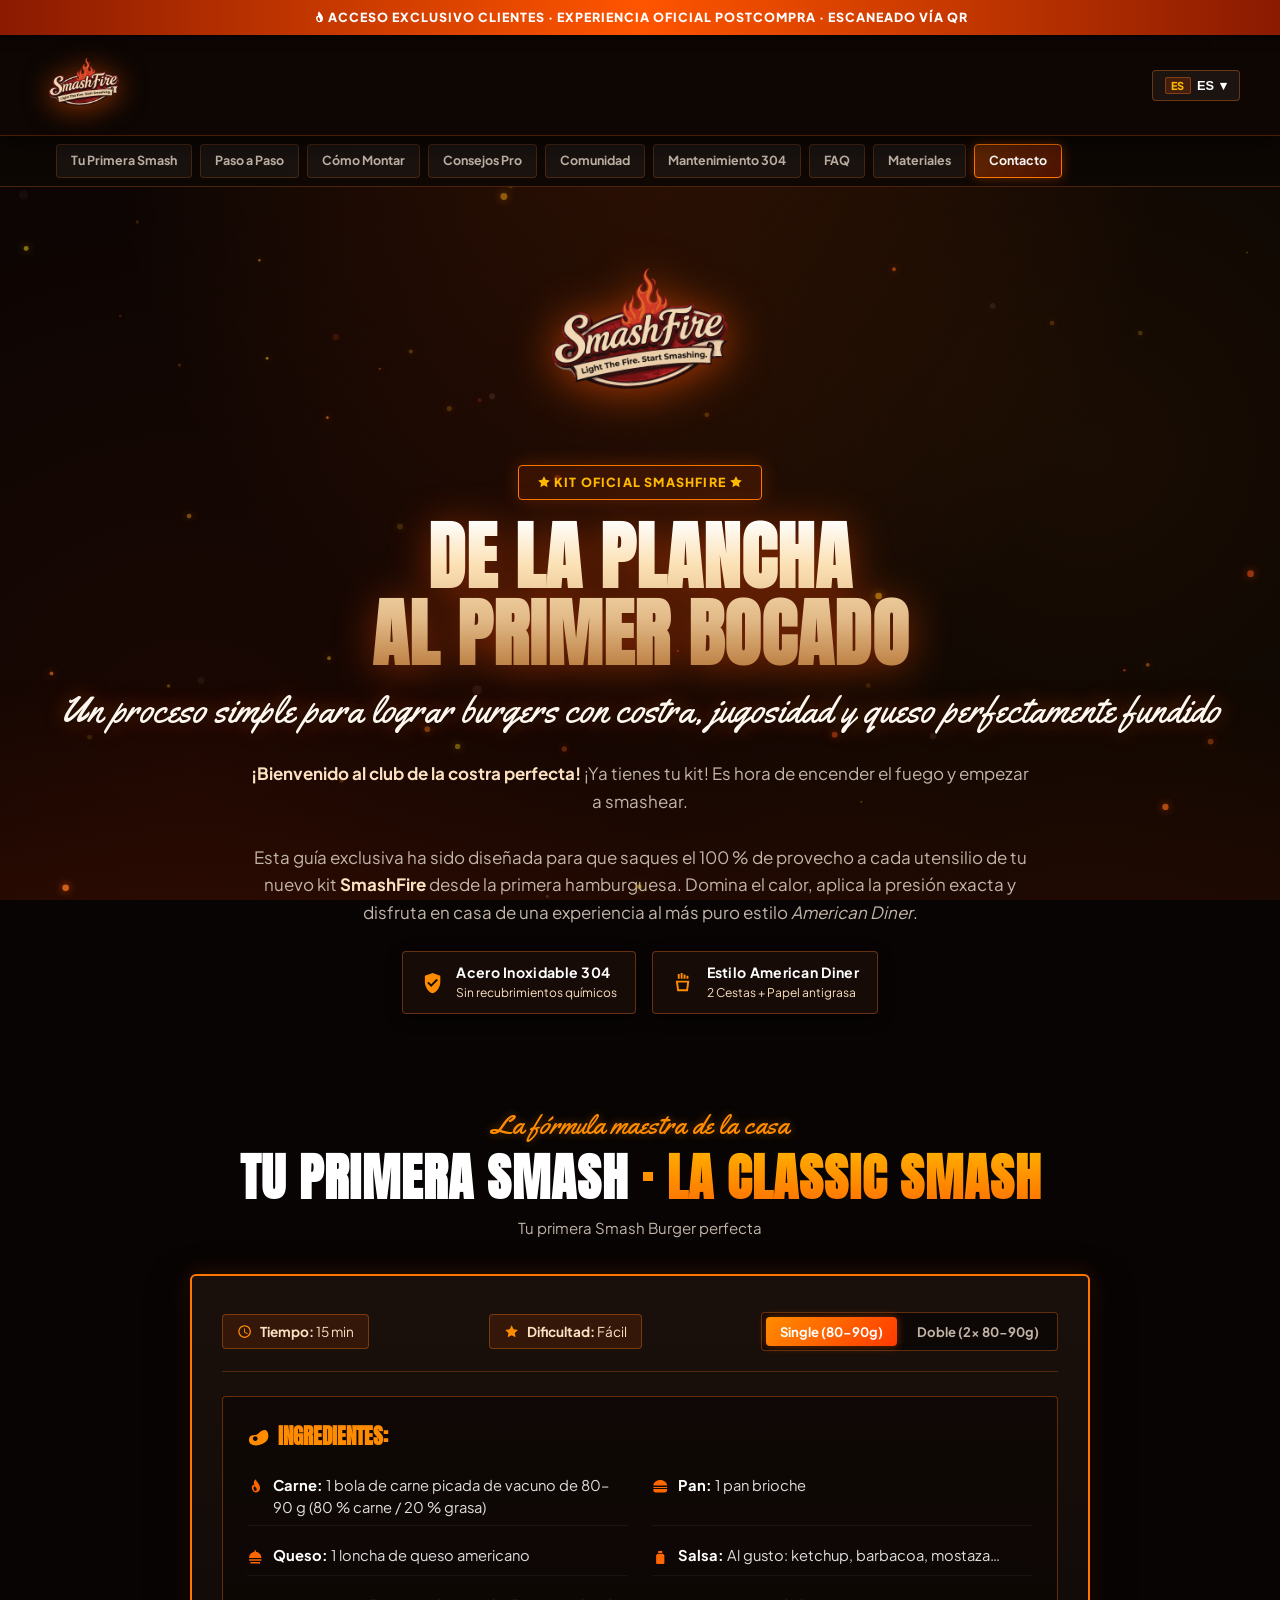
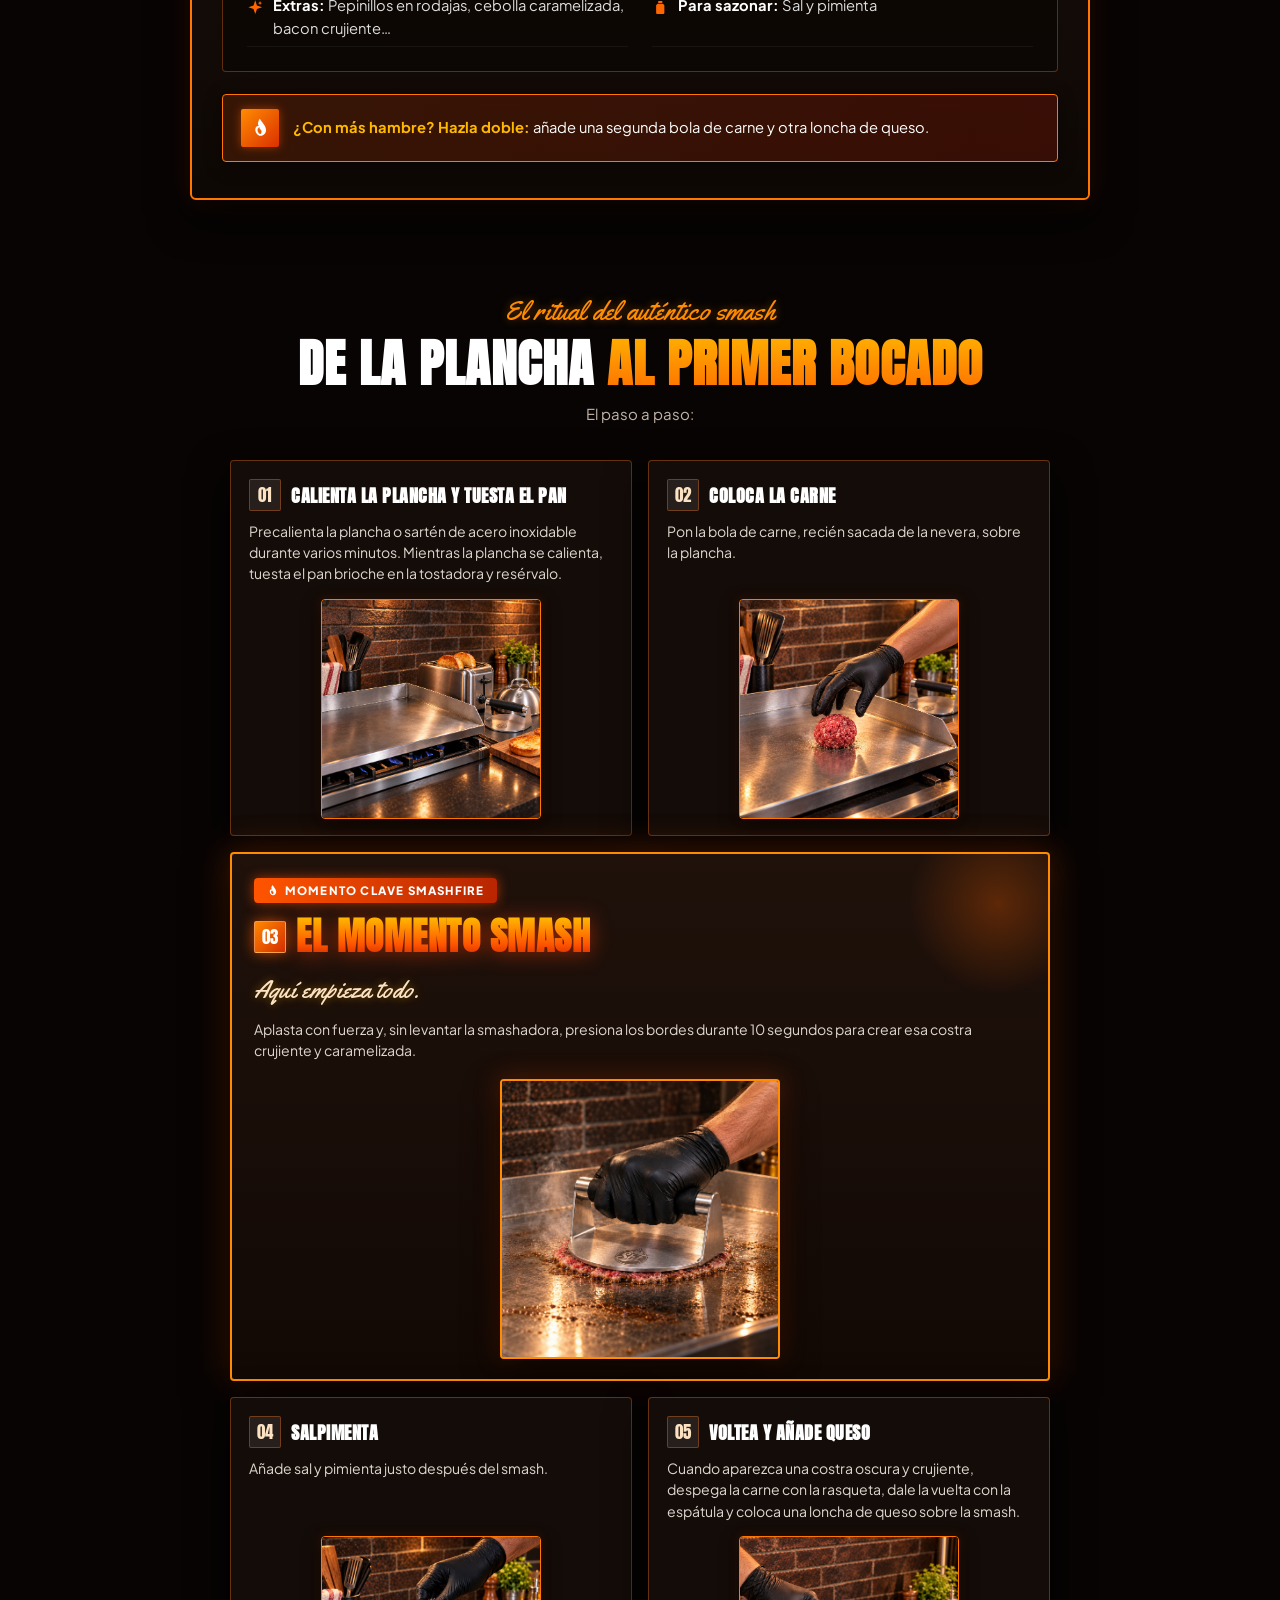
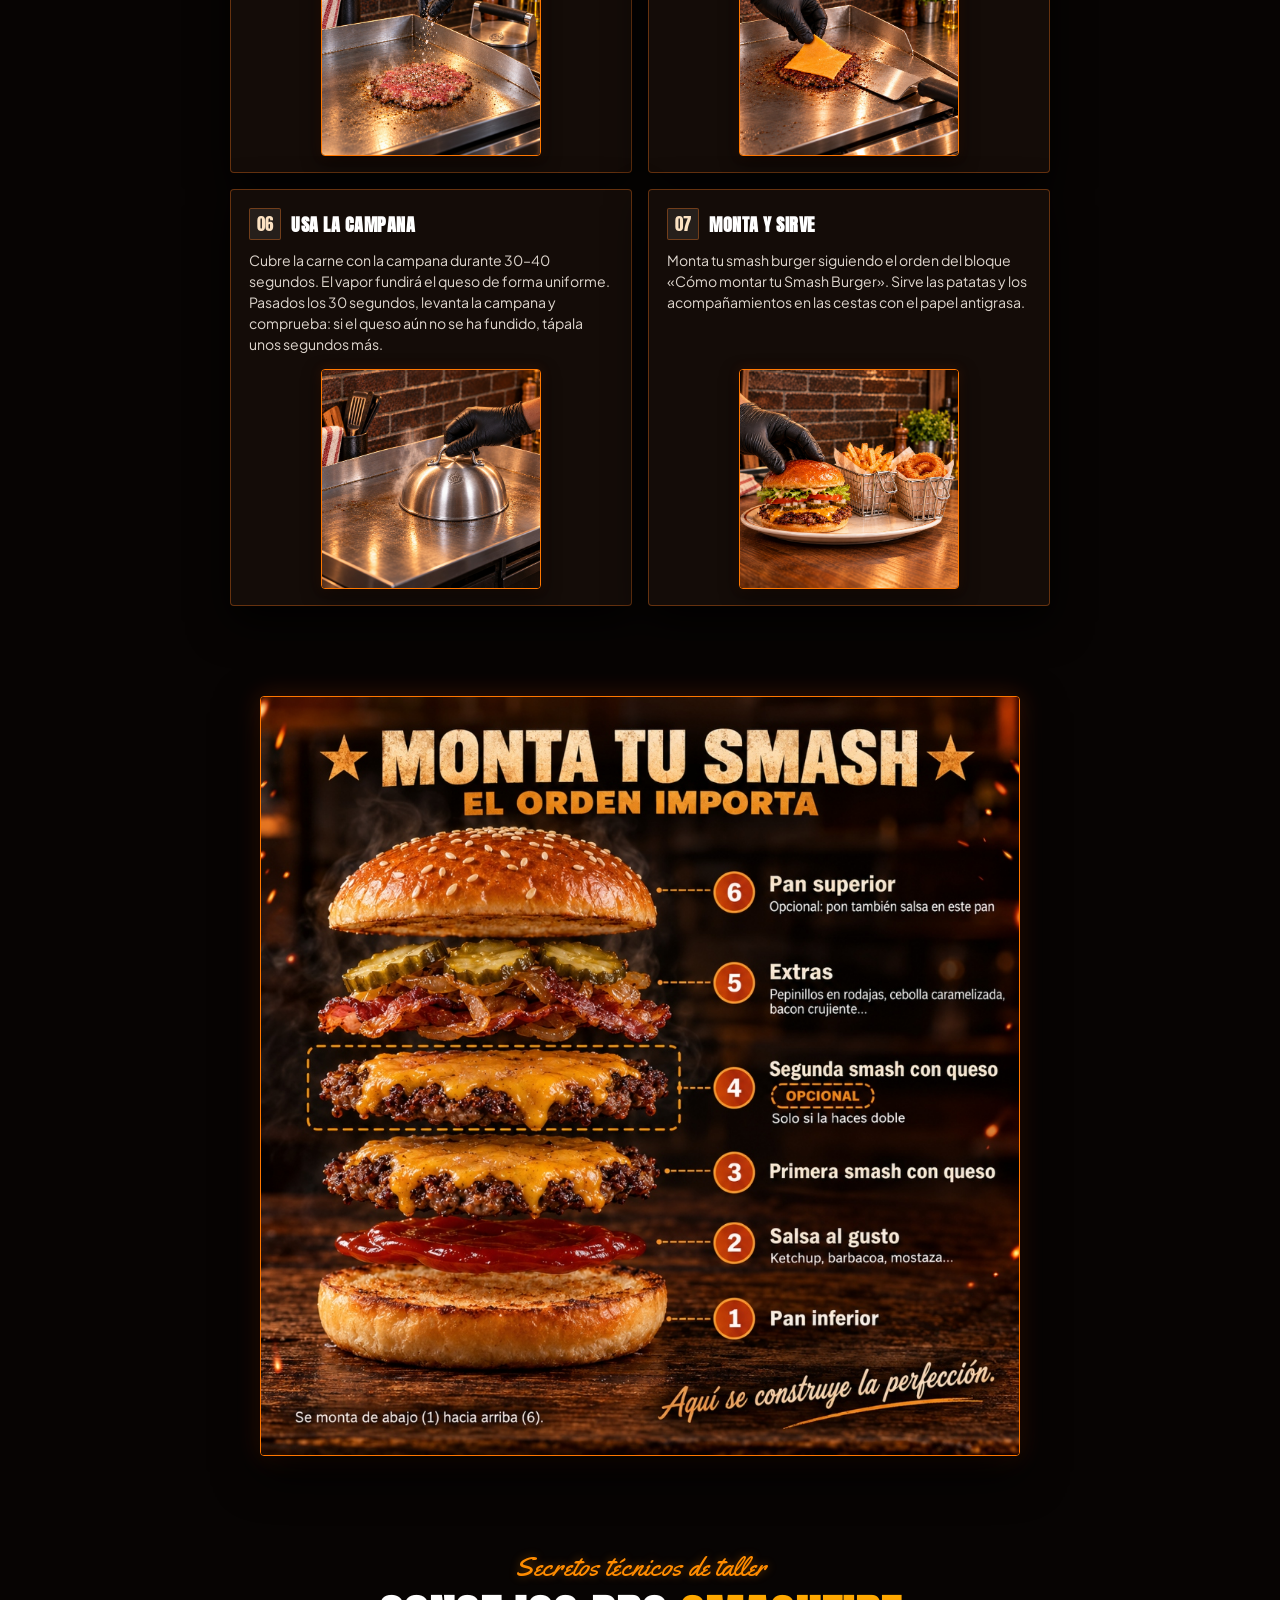
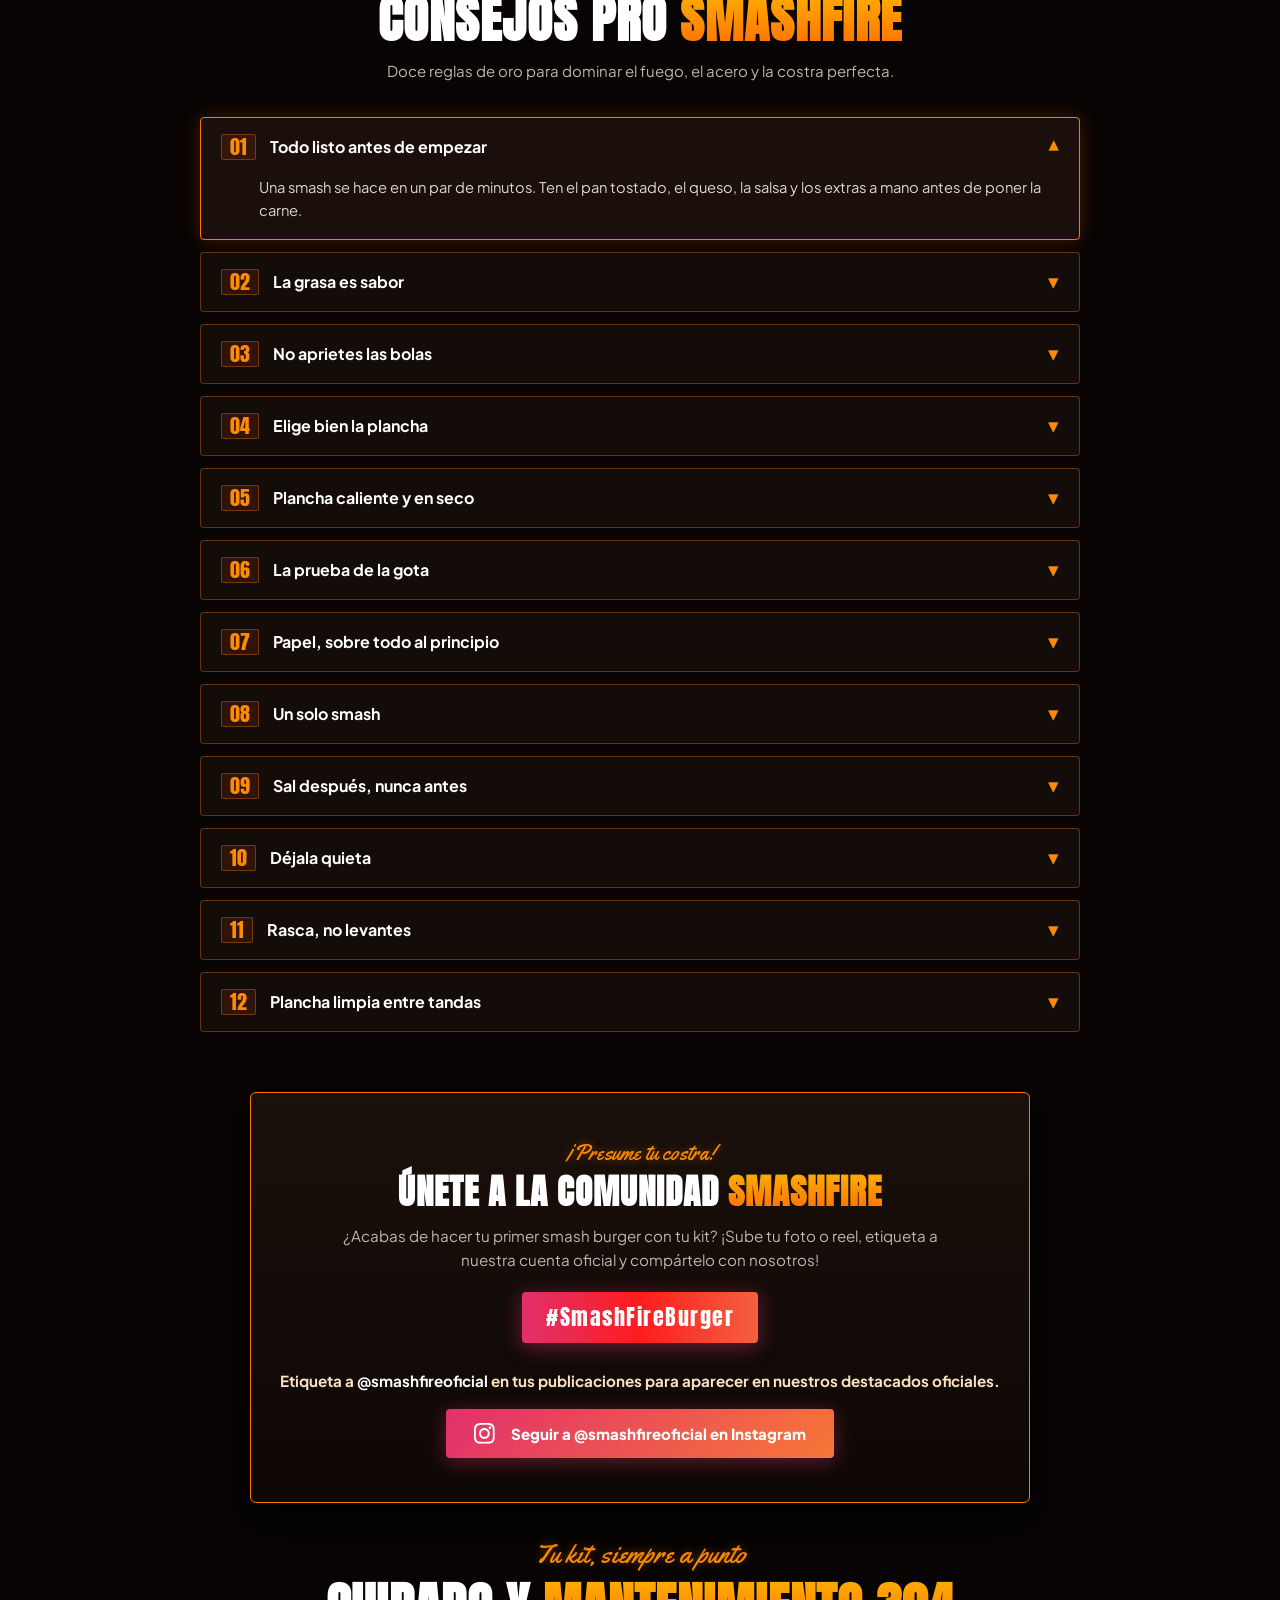
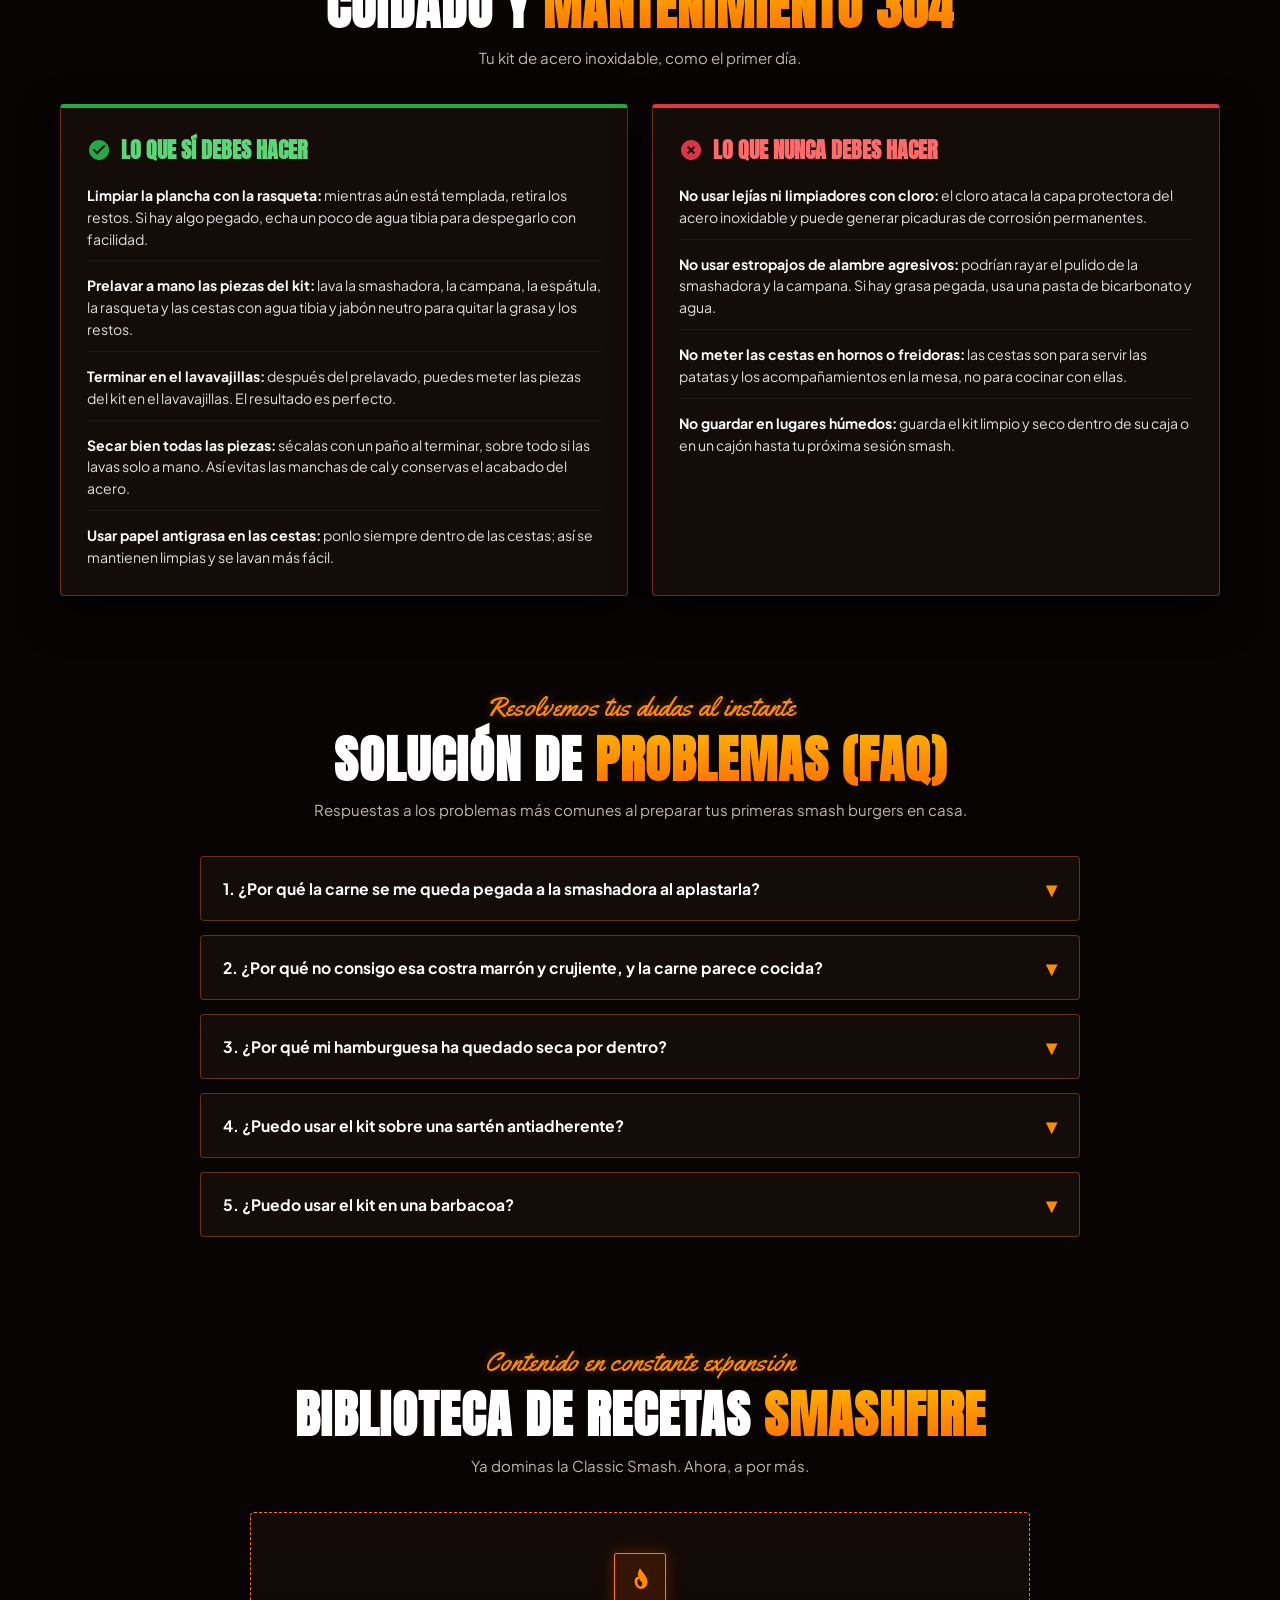
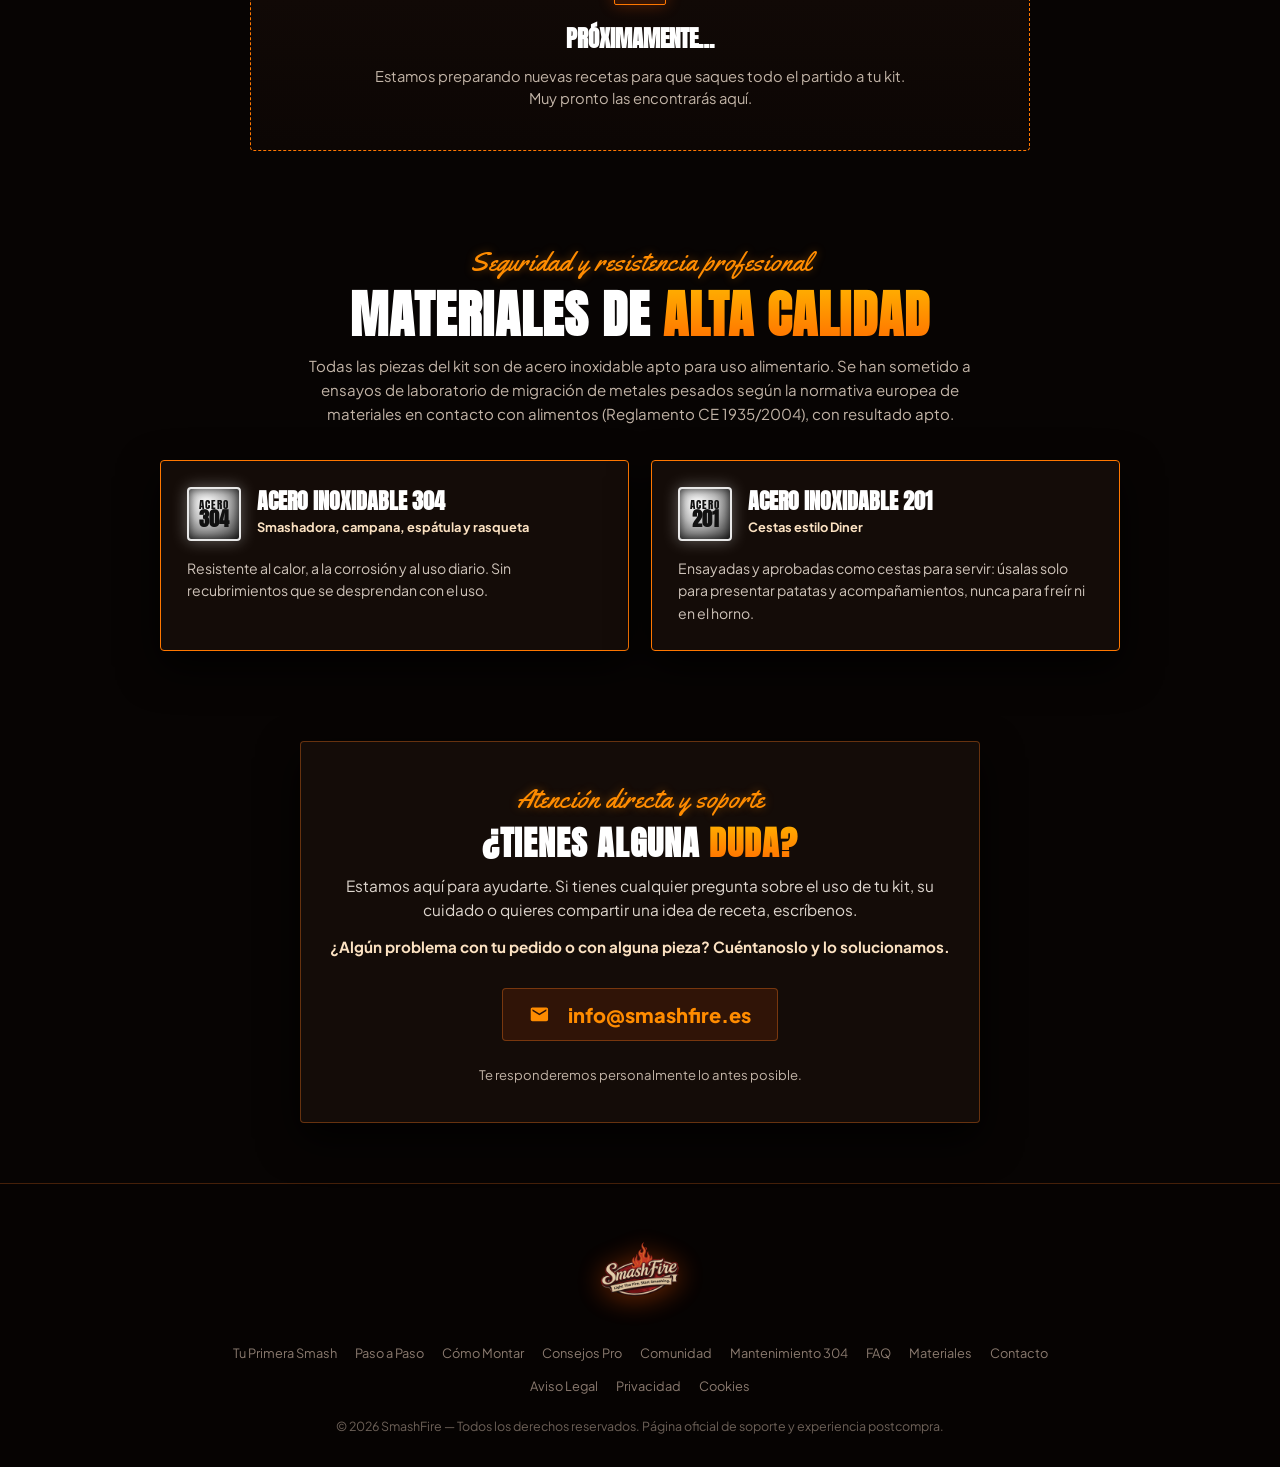
==== commit 0a48c7e8: "Add files via upload" ====
--- a/qr/index.html
+++ b/qr/index.html
@@ -7,11 +7,6 @@
   <meta name="robots" content="noindex, nofollow" />
   <link rel="canonical" href="https://smashfire.es/qr/" />
   <title>SmashFire — Guía Oficial y Experiencia Postcompra</title>
-
-  <!-- Tipografías de Google Fonts: Anton (Impacto rústico), Bebas Neue, Yellowtail (Diner cursive), Plus Jakarta Sans -->
-  <link rel="preconnect" href="https://fonts.googleapis.com">
-  <link rel="preconnect" href="https://fonts.gstatic.com" crossorigin>
-  <link href="https://fonts.googleapis.com/css2?family=Anton&family=Bebas+Neue&family=Plus+Jakarta+Sans:wght@300;400;500;600;700;800&family=Yellowtail&display=swap" rel="stylesheet">
 
   <link rel="icon" type="image/png" href="../images/logo.png">
   <link rel="stylesheet" href="../styles.css">
--- a/styles.css
+++ b/styles.css
@@ -1,3 +1,270 @@
+/* ==========================================================================
+   FUENTES AUTO-ALOJADAS (SELF-HOSTED / 100% CUMPLIMIENTO RGPD / CERO GOOGLE)
+   ========================================================================== */
+
+/* vietnamese */
+@font-face {
+  font-family: 'Anton';
+  font-style: normal;
+  font-weight: 400;
+  font-display: swap;
+  src: url(fonts/anton-1Ptgg87LROyAm3K8-C8QSw.woff2) format('woff2');
+  unicode-range: U+0102-0103, U+0110-0111, U+0128-0129, U+0168-0169, U+01A0-01A1, U+01AF-01B0, U+0300-0301, U+0303-0304, U+0308-0309, U+0323, U+0329, U+1EA0-1EF9, U+20AB;
+}
+/* latin-ext */
+@font-face {
+  font-family: 'Anton';
+  font-style: normal;
+  font-weight: 400;
+  font-display: swap;
+  src: url(fonts/anton-1Ptgg87LROyAm3K9-C8QSw.woff2) format('woff2');
+  unicode-range: U+0100-02BA, U+02BD-02C5, U+02C7-02CC, U+02CE-02D7, U+02DD-02FF, U+0304, U+0308, U+0329, U+1D00-1DBF, U+1E00-1E9F, U+1EF2-1EFF, U+2020, U+20A0-20AB, U+20AD-20C4, U+2113, U+2C60-2C7F, U+A720-A7FF;
+}
+/* latin */
+@font-face {
+  font-family: 'Anton';
+  font-style: normal;
+  font-weight: 400;
+  font-display: swap;
+  src: url(fonts/anton-1Ptgg87LROyAm3Kz-C8.woff2) format('woff2');
+  unicode-range: U+0000-00FF, U+0131, U+0152-0153, U+02BB-02BC, U+02C6, U+02DA, U+02DC, U+0304, U+0308, U+0329, U+2000-206F, U+20AC, U+2122, U+2191, U+2193, U+2212, U+2215, U+FEFF, U+FFFD;
+}
+/* cyrillic-ext */
+@font-face {
+  font-family: 'Plus Jakarta Sans';
+  font-style: normal;
+  font-weight: 300;
+  font-display: swap;
+  src: url(fonts/plusjakartasans-LDIoaomQNQcsA88c7O9yZ4KMCoOg4Ko70yyygA.woff2) format('woff2');
+  unicode-range: U+0460-052F, U+1C80-1C8A, U+20B4, U+2DE0-2DFF, U+A640-A69F, U+FE2E-FE2F;
+}
+/* vietnamese */
+@font-face {
+  font-family: 'Plus Jakarta Sans';
+  font-style: normal;
+  font-weight: 300;
+  font-display: swap;
+  src: url(fonts/plusjakartasans-LDIoaomQNQcsA88c7O9yZ4KMCoOg4Ko50yyygA.woff2) format('woff2');
+  unicode-range: U+0102-0103, U+0110-0111, U+0128-0129, U+0168-0169, U+01A0-01A1, U+01AF-01B0, U+0300-0301, U+0303-0304, U+0308-0309, U+0323, U+0329, U+1EA0-1EF9, U+20AB;
+}
+/* latin-ext */
+@font-face {
+  font-family: 'Plus Jakarta Sans';
+  font-style: normal;
+  font-weight: 300;
+  font-display: swap;
+  src: url(fonts/plusjakartasans-LDIoaomQNQcsA88c7O9yZ4KMCoOg4Ko40yyygA.woff2) format('woff2');
+  unicode-range: U+0100-02BA, U+02BD-02C5, U+02C7-02CC, U+02CE-02D7, U+02DD-02FF, U+0304, U+0308, U+0329, U+1D00-1DBF, U+1E00-1E9F, U+1EF2-1EFF, U+2020, U+20A0-20AB, U+20AD-20C4, U+2113, U+2C60-2C7F, U+A720-A7FF;
+}
+/* latin */
+@font-face {
+  font-family: 'Plus Jakarta Sans';
+  font-style: normal;
+  font-weight: 300;
+  font-display: swap;
+  src: url(fonts/plusjakartasans-LDIoaomQNQcsA88c7O9yZ4KMCoOg4Ko20yw.woff2) format('woff2');
+  unicode-range: U+0000-00FF, U+0131, U+0152-0153, U+02BB-02BC, U+02C6, U+02DA, U+02DC, U+0304, U+0308, U+0329, U+2000-206F, U+20AC, U+2122, U+2191, U+2193, U+2212, U+2215, U+FEFF, U+FFFD;
+}
+/* cyrillic-ext */
+@font-face {
+  font-family: 'Plus Jakarta Sans';
+  font-style: normal;
+  font-weight: 400;
+  font-display: swap;
+  src: url(fonts/plusjakartasans-LDIoaomQNQcsA88c7O9yZ4KMCoOg4Ko70yyygA.woff2) format('woff2');
+  unicode-range: U+0460-052F, U+1C80-1C8A, U+20B4, U+2DE0-2DFF, U+A640-A69F, U+FE2E-FE2F;
+}
+/* vietnamese */
+@font-face {
+  font-family: 'Plus Jakarta Sans';
+  font-style: normal;
+  font-weight: 400;
+  font-display: swap;
+  src: url(fonts/plusjakartasans-LDIoaomQNQcsA88c7O9yZ4KMCoOg4Ko50yyygA.woff2) format('woff2');
+  unicode-range: U+0102-0103, U+0110-0111, U+0128-0129, U+0168-0169, U+01A0-01A1, U+01AF-01B0, U+0300-0301, U+0303-0304, U+0308-0309, U+0323, U+0329, U+1EA0-1EF9, U+20AB;
+}
+/* latin-ext */
+@font-face {
+  font-family: 'Plus Jakarta Sans';
+  font-style: normal;
+  font-weight: 400;
+  font-display: swap;
+  src: url(fonts/plusjakartasans-LDIoaomQNQcsA88c7O9yZ4KMCoOg4Ko40yyygA.woff2) format('woff2');
+  unicode-range: U+0100-02BA, U+02BD-02C5, U+02C7-02CC, U+02CE-02D7, U+02DD-02FF, U+0304, U+0308, U+0329, U+1D00-1DBF, U+1E00-1E9F, U+1EF2-1EFF, U+2020, U+20A0-20AB, U+20AD-20C4, U+2113, U+2C60-2C7F, U+A720-A7FF;
+}
+/* latin */
+@font-face {
+  font-family: 'Plus Jakarta Sans';
+  font-style: normal;
+  font-weight: 400;
+  font-display: swap;
+  src: url(fonts/plusjakartasans-LDIoaomQNQcsA88c7O9yZ4KMCoOg4Ko20yw.woff2) format('woff2');
+  unicode-range: U+0000-00FF, U+0131, U+0152-0153, U+02BB-02BC, U+02C6, U+02DA, U+02DC, U+0304, U+0308, U+0329, U+2000-206F, U+20AC, U+2122, U+2191, U+2193, U+2212, U+2215, U+FEFF, U+FFFD;
+}
+/* cyrillic-ext */
+@font-face {
+  font-family: 'Plus Jakarta Sans';
+  font-style: normal;
+  font-weight: 500;
+  font-display: swap;
+  src: url(fonts/plusjakartasans-LDIoaomQNQcsA88c7O9yZ4KMCoOg4Ko70yyygA.woff2) format('woff2');
+  unicode-range: U+0460-052F, U+1C80-1C8A, U+20B4, U+2DE0-2DFF, U+A640-A69F, U+FE2E-FE2F;
+}
+/* vietnamese */
+@font-face {
+  font-family: 'Plus Jakarta Sans';
+  font-style: normal;
+  font-weight: 500;
+  font-display: swap;
+  src: url(fonts/plusjakartasans-LDIoaomQNQcsA88c7O9yZ4KMCoOg4Ko50yyygA.woff2) format('woff2');
+  unicode-range: U+0102-0103, U+0110-0111, U+0128-0129, U+0168-0169, U+01A0-01A1, U+01AF-01B0, U+0300-0301, U+0303-0304, U+0308-0309, U+0323, U+0329, U+1EA0-1EF9, U+20AB;
+}
+/* latin-ext */
+@font-face {
+  font-family: 'Plus Jakarta Sans';
+  font-style: normal;
+  font-weight: 500;
+  font-display: swap;
+  src: url(fonts/plusjakartasans-LDIoaomQNQcsA88c7O9yZ4KMCoOg4Ko40yyygA.woff2) format('woff2');
+  unicode-range: U+0100-02BA, U+02BD-02C5, U+02C7-02CC, U+02CE-02D7, U+02DD-02FF, U+0304, U+0308, U+0329, U+1D00-1DBF, U+1E00-1E9F, U+1EF2-1EFF, U+2020, U+20A0-20AB, U+20AD-20C4, U+2113, U+2C60-2C7F, U+A720-A7FF;
+}
+/* latin */
+@font-face {
+  font-family: 'Plus Jakarta Sans';
+  font-style: normal;
+  font-weight: 500;
+  font-display: swap;
+  src: url(fonts/plusjakartasans-LDIoaomQNQcsA88c7O9yZ4KMCoOg4Ko20yw.woff2) format('woff2');
+  unicode-range: U+0000-00FF, U+0131, U+0152-0153, U+02BB-02BC, U+02C6, U+02DA, U+02DC, U+0304, U+0308, U+0329, U+2000-206F, U+20AC, U+2122, U+2191, U+2193, U+2212, U+2215, U+FEFF, U+FFFD;
+}
+/* cyrillic-ext */
+@font-face {
+  font-family: 'Plus Jakarta Sans';
+  font-style: normal;
+  font-weight: 600;
+  font-display: swap;
+  src: url(fonts/plusjakartasans-LDIoaomQNQcsA88c7O9yZ4KMCoOg4Ko70yyygA.woff2) format('woff2');
+  unicode-range: U+0460-052F, U+1C80-1C8A, U+20B4, U+2DE0-2DFF, U+A640-A69F, U+FE2E-FE2F;
+}
+/* vietnamese */
+@font-face {
+  font-family: 'Plus Jakarta Sans';
+  font-style: normal;
+  font-weight: 600;
+  font-display: swap;
+  src: url(fonts/plusjakartasans-LDIoaomQNQcsA88c7O9yZ4KMCoOg4Ko50yyygA.woff2) format('woff2');
+  unicode-range: U+0102-0103, U+0110-0111, U+0128-0129, U+0168-0169, U+01A0-01A1, U+01AF-01B0, U+0300-0301, U+0303-0304, U+0308-0309, U+0323, U+0329, U+1EA0-1EF9, U+20AB;
+}
+/* latin-ext */
+@font-face {
+  font-family: 'Plus Jakarta Sans';
+  font-style: normal;
+  font-weight: 600;
+  font-display: swap;
+  src: url(fonts/plusjakartasans-LDIoaomQNQcsA88c7O9yZ4KMCoOg4Ko40yyygA.woff2) format('woff2');
+  unicode-range: U+0100-02BA, U+02BD-02C5, U+02C7-02CC, U+02CE-02D7, U+02DD-02FF, U+0304, U+0308, U+0329, U+1D00-1DBF, U+1E00-1E9F, U+1EF2-1EFF, U+2020, U+20A0-20AB, U+20AD-20C4, U+2113, U+2C60-2C7F, U+A720-A7FF;
+}
+/* latin */
+@font-face {
+  font-family: 'Plus Jakarta Sans';
+  font-style: normal;
+  font-weight: 600;
+  font-display: swap;
+  src: url(fonts/plusjakartasans-LDIoaomQNQcsA88c7O9yZ4KMCoOg4Ko20yw.woff2) format('woff2');
+  unicode-range: U+0000-00FF, U+0131, U+0152-0153, U+02BB-02BC, U+02C6, U+02DA, U+02DC, U+0304, U+0308, U+0329, U+2000-206F, U+20AC, U+2122, U+2191, U+2193, U+2212, U+2215, U+FEFF, U+FFFD;
+}
+/* cyrillic-ext */
+@font-face {
+  font-family: 'Plus Jakarta Sans';
+  font-style: normal;
+  font-weight: 700;
+  font-display: swap;
+  src: url(fonts/plusjakartasans-LDIoaomQNQcsA88c7O9yZ4KMCoOg4Ko70yyygA.woff2) format('woff2');
+  unicode-range: U+0460-052F, U+1C80-1C8A, U+20B4, U+2DE0-2DFF, U+A640-A69F, U+FE2E-FE2F;
+}
+/* vietnamese */
+@font-face {
+  font-family: 'Plus Jakarta Sans';
+  font-style: normal;
+  font-weight: 700;
+  font-display: swap;
+  src: url(fonts/plusjakartasans-LDIoaomQNQcsA88c7O9yZ4KMCoOg4Ko50yyygA.woff2) format('woff2');
+  unicode-range: U+0102-0103, U+0110-0111, U+0128-0129, U+0168-0169, U+01A0-01A1, U+01AF-01B0, U+0300-0301, U+0303-0304, U+0308-0309, U+0323, U+0329, U+1EA0-1EF9, U+20AB;
+}
+/* latin-ext */
+@font-face {
+  font-family: 'Plus Jakarta Sans';
+  font-style: normal;
+  font-weight: 700;
+  font-display: swap;
+  src: url(fonts/plusjakartasans-LDIoaomQNQcsA88c7O9yZ4KMCoOg4Ko40yyygA.woff2) format('woff2');
+  unicode-range: U+0100-02BA, U+02BD-02C5, U+02C7-02CC, U+02CE-02D7, U+02DD-02FF, U+0304, U+0308, U+0329, U+1D00-1DBF, U+1E00-1E9F, U+1EF2-1EFF, U+2020, U+20A0-20AB, U+20AD-20C4, U+2113, U+2C60-2C7F, U+A720-A7FF;
+}
+/* latin */
+@font-face {
+  font-family: 'Plus Jakarta Sans';
+  font-style: normal;
+  font-weight: 700;
+  font-display: swap;
+  src: url(fonts/plusjakartasans-LDIoaomQNQcsA88c7O9yZ4KMCoOg4Ko20yw.woff2) format('woff2');
+  unicode-range: U+0000-00FF, U+0131, U+0152-0153, U+02BB-02BC, U+02C6, U+02DA, U+02DC, U+0304, U+0308, U+0329, U+2000-206F, U+20AC, U+2122, U+2191, U+2193, U+2212, U+2215, U+FEFF, U+FFFD;
+}
+/* cyrillic-ext */
+@font-face {
+  font-family: 'Plus Jakarta Sans';
+  font-style: normal;
+  font-weight: 800;
+  font-display: swap;
+  src: url(fonts/plusjakartasans-LDIoaomQNQcsA88c7O9yZ4KMCoOg4Ko70yyygA.woff2) format('woff2');
+  unicode-range: U+0460-052F, U+1C80-1C8A, U+20B4, U+2DE0-2DFF, U+A640-A69F, U+FE2E-FE2F;
+}
+/* vietnamese */
+@font-face {
+  font-family: 'Plus Jakarta Sans';
+  font-style: normal;
+  font-weight: 800;
+  font-display: swap;
+  src: url(fonts/plusjakartasans-LDIoaomQNQcsA88c7O9yZ4KMCoOg4Ko50yyygA.woff2) format('woff2');
+  unicode-range: U+0102-0103, U+0110-0111, U+0128-0129, U+0168-0169, U+01A0-01A1, U+01AF-01B0, U+0300-0301, U+0303-0304, U+0308-0309, U+0323, U+0329, U+1EA0-1EF9, U+20AB;
+}
+/* latin-ext */
+@font-face {
+  font-family: 'Plus Jakarta Sans';
+  font-style: normal;
+  font-weight: 800;
+  font-display: swap;
+  src: url(fonts/plusjakartasans-LDIoaomQNQcsA88c7O9yZ4KMCoOg4Ko40yyygA.woff2) format('woff2');
+  unicode-range: U+0100-02BA, U+02BD-02C5, U+02C7-02CC, U+02CE-02D7, U+02DD-02FF, U+0304, U+0308, U+0329, U+1D00-1DBF, U+1E00-1E9F, U+1EF2-1EFF, U+2020, U+20A0-20AB, U+20AD-20C4, U+2113, U+2C60-2C7F, U+A720-A7FF;
+}
+/* latin */
+@font-face {
+  font-family: 'Plus Jakarta Sans';
+  font-style: normal;
+  font-weight: 800;
+  font-display: swap;
+  src: url(fonts/plusjakartasans-LDIoaomQNQcsA88c7O9yZ4KMCoOg4Ko20yw.woff2) format('woff2');
+  unicode-range: U+0000-00FF, U+0131, U+0152-0153, U+02BB-02BC, U+02C6, U+02DA, U+02DC, U+0304, U+0308, U+0329, U+2000-206F, U+20AC, U+2122, U+2191, U+2193, U+2212, U+2215, U+FEFF, U+FFFD;
+}
+/* latin-ext */
+@font-face {
+  font-family: 'Yellowtail';
+  font-style: normal;
+  font-weight: 400;
+  font-display: swap;
+  src: url(fonts/yellowtail-OZpGg_pnoDtINPfRIlLohlXHwXD-.woff2) format('woff2');
+  unicode-range: U+0100-02BA, U+02BD-02C5, U+02C7-02CC, U+02CE-02D7, U+02DD-02FF, U+0304, U+0308, U+0329, U+1D00-1DBF, U+1E00-1E9F, U+1EF2-1EFF, U+2020, U+20A0-20AB, U+20AD-20C4, U+2113, U+2C60-2C7F, U+A720-A7FF;
+}
+/* latin */
+@font-face {
+  font-family: 'Yellowtail';
+  font-style: normal;
+  font-weight: 400;
+  font-display: swap;
+  src: url(fonts/yellowtail-OZpGg_pnoDtINPfRIlLohlvHwQ.woff2) format('woff2');
+  unicode-range: U+0000-00FF, U+0131, U+0152-0153, U+02BB-02BC, U+02C6, U+02DA, U+02DC, U+0304, U+0308, U+0329, U+2000-206F, U+20AC, U+2122, U+2191, U+2193, U+2212, U+2215, U+FEFF, U+FFFD;
+}
+
+
 /* ==========================================================================
    SMASHFIRE — DISEÑO EXCLUSIVO Y AUTÉNTICO DE MARCA (https://smashfire.es/qr/)
    Inspirado 100% en la identidad visual de SmashFire:
